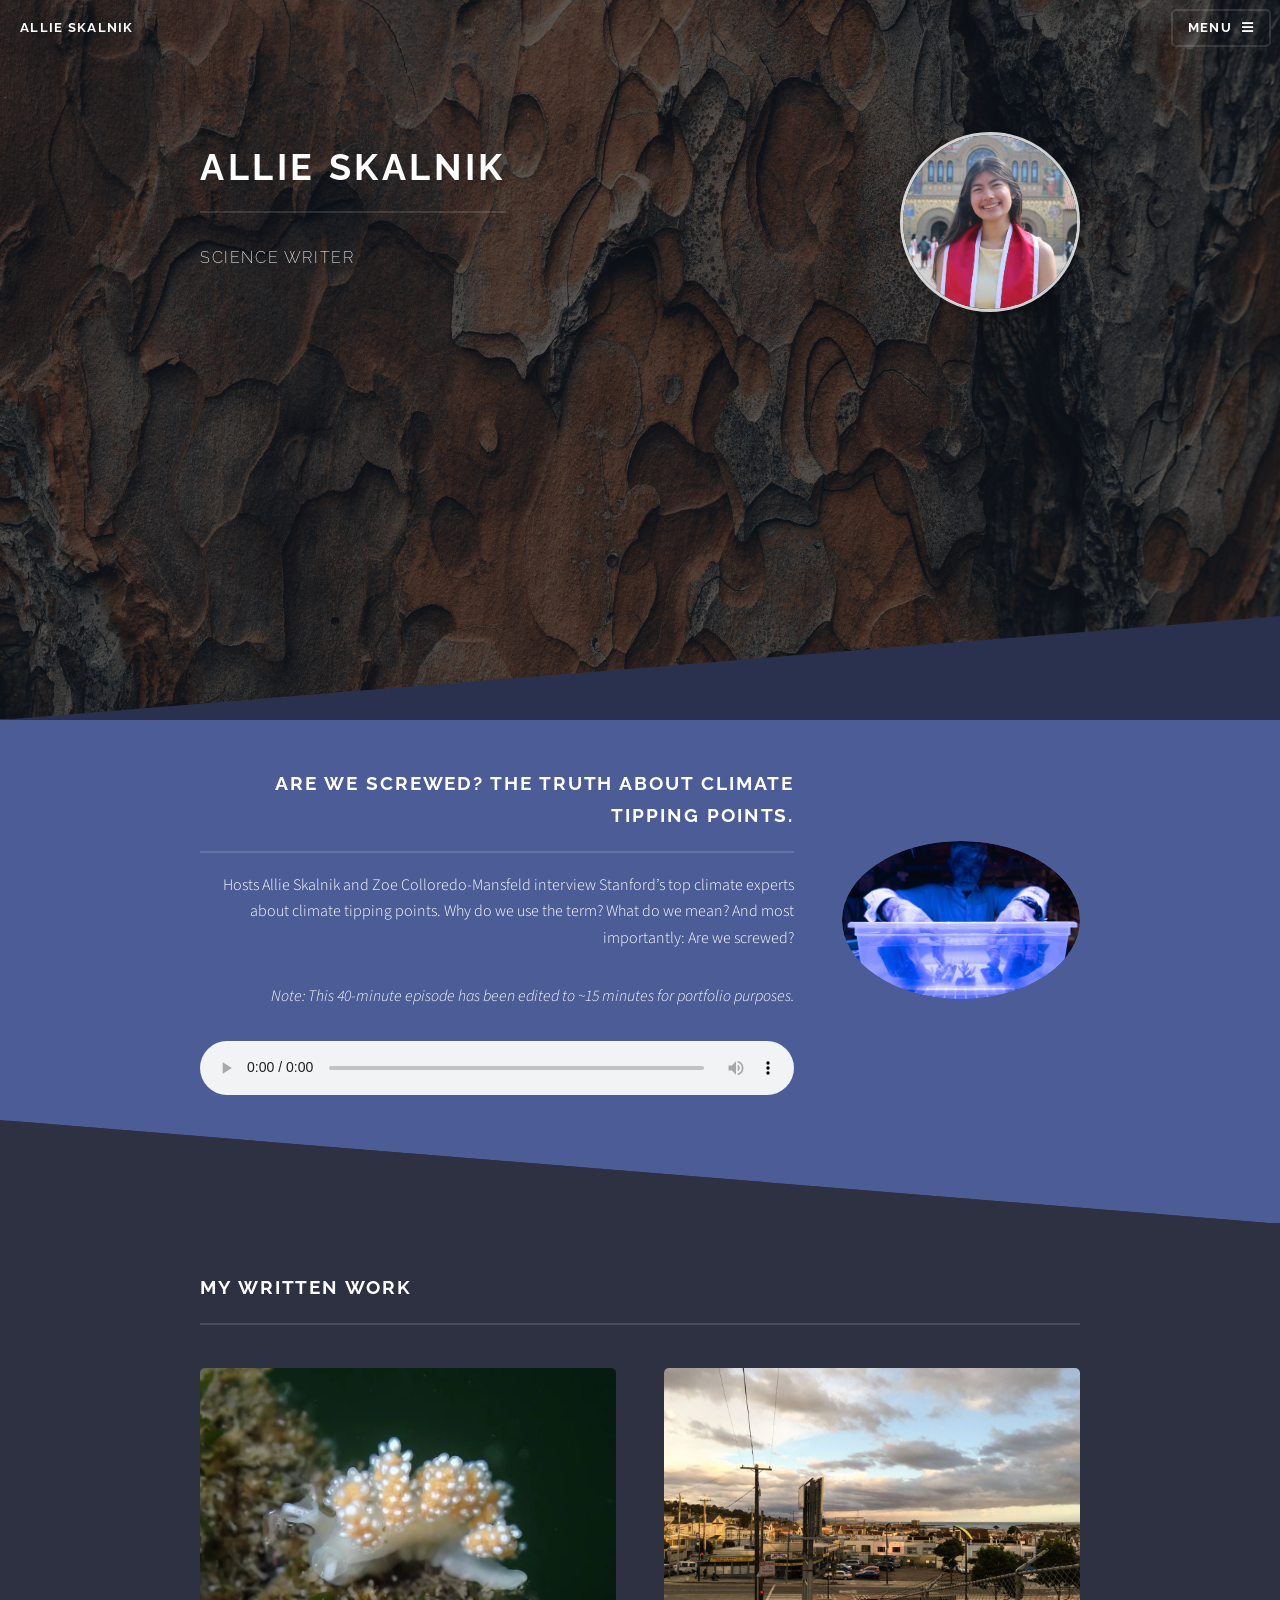
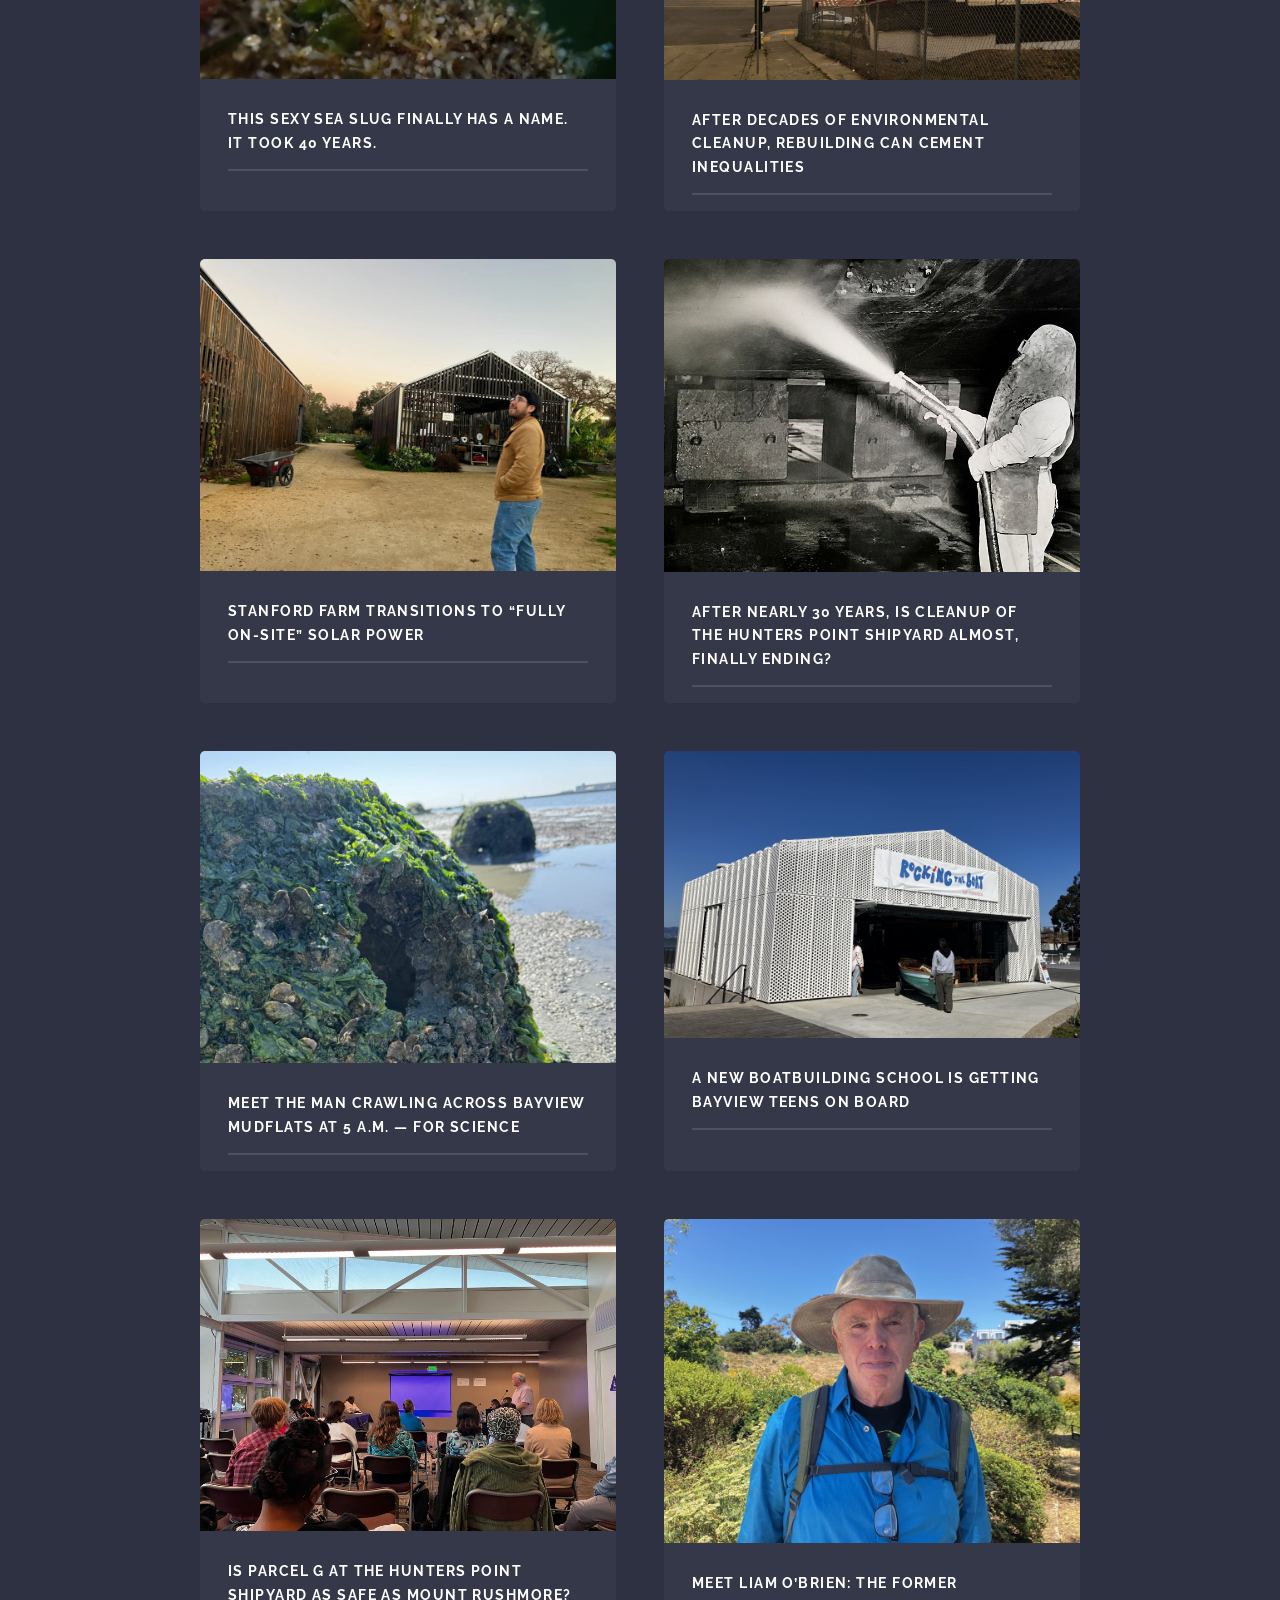
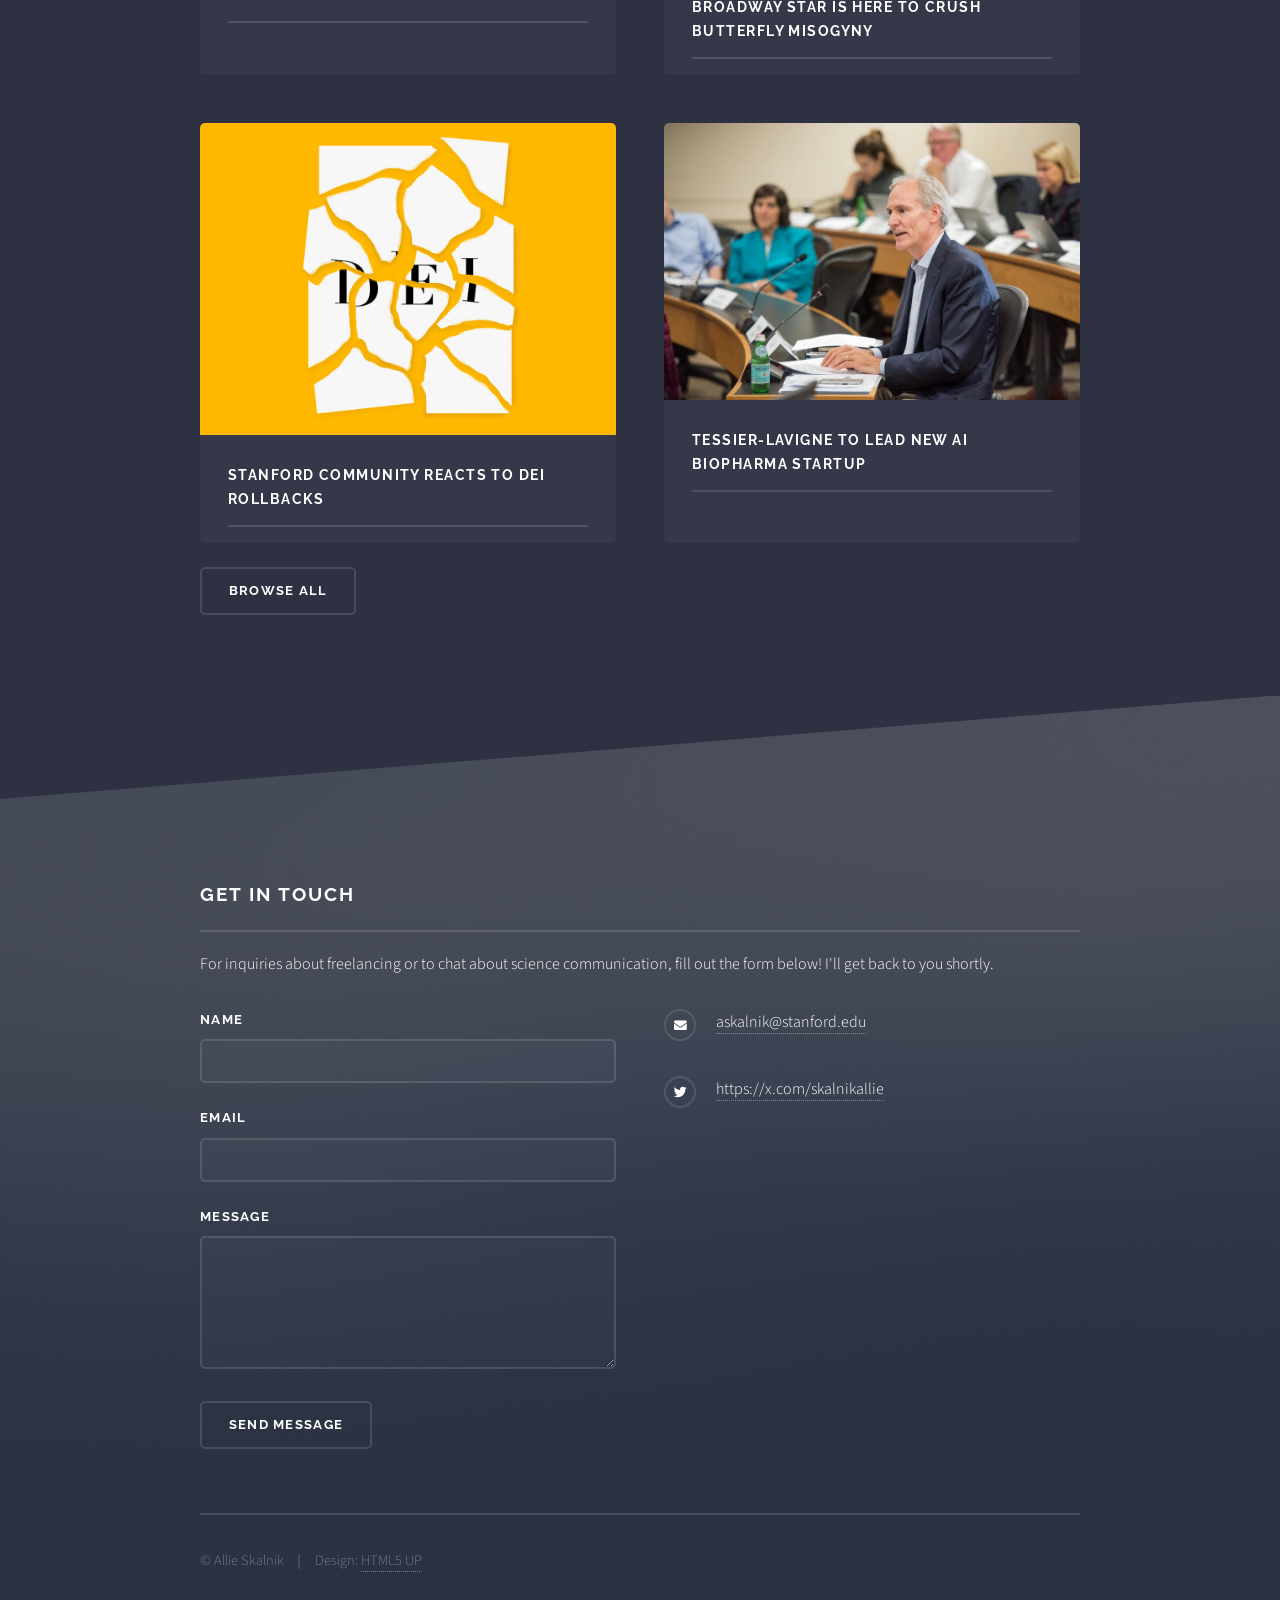
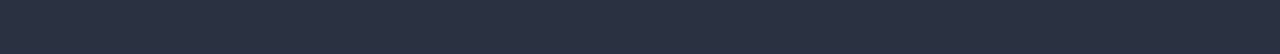
==== index.html @ 4baee0eb "Update index.html" ====
<!DOCTYPE HTML>
<!--
	Solid State by HTML5 UP
	html5up.net | @ajlkn
	Free for personal and commercial use under the CCA 3.0 license (html5up.net/license)
-->
<html>
	<head>
		<title>Allie Skalnik Portfolio</title>
		<meta charset="utf-8" />
		<meta name="viewport" content="width=device-width, initial-scale=1, user-scalable=no" />
		<link rel="stylesheet" href="assets/css/main.css" />
		<noscript><link rel="stylesheet" href="assets/css/noscript.css" /></noscript>
	</head>
	<body class="is-preload">

		<!-- Page Wrapper -->
			<div id="page-wrapper">

				<!-- Header -->
					<header id="header" class="alt">
						<h1><a href="index.html">Allie Skalnik</h1>
						<nav>
							<a href="#menu">Menu</a>
						</nav>
					</header>

				<!-- Menu -->
					<nav id="menu">
						<div class="inner">
							<h2>Menu</h2>
							<ul class="links">
								<li><a href="index.html">Home</a></li>
								<li><a href="portfolio.html">Full Portfolio</a></li>
								<li><a href="about.html">About Me</a></li>
							</ul>
							<a href="#" class="close">Close</a>
						</div>
					</nav>

				<!-- Banner -->
					<section id="banner" style="background-image: url('images/clay-banks-VppPygAZKU0-unsplash.jpg');">
						<div class="inner banner-flex">
							<div class="banner-text">
								<h2>Allie Skalnik</h2>
								<p>Science Writer</p>
							</div>
							<div class="banner-headshot">
								<img src="images/headshot.JPG" alt="Allie Skalnik">
						</div>
					</section>

				<!-- Wrapper -->
					<section id="wrapper">

						<!-- Featured Audio Section -->
<section id="one" class="wrapper spotlight style1">
	<div class="inner">
		<a href="#" class="image"><img src="images/audio-feature.jpeg" alt="" /></a>
		<div class="content">
			<h2 class="major">Are we screwed? The truth about climate tipping points.</h2>
			<p>
				Hosts Allie Skalnik and Zoe Colloredo-Mansfeld interview Stanford’s top climate experts about climate tipping points. 
				Why do we use the term? What do we mean? And most importantly: Are we screwed?
			</p>
			<p><em>Note: This 40-minute episode has been edited to ~15 minutes for portfolio purposes.</em></p>

			<audio controls style="width:100%;">
				<source src="images/podcast-snippet.mp3" type="audio/mpeg">
			</audio>
		</div>
	</div>
</section>

<!-- Written Work Section -->
<section id="four" class="wrapper alt style1">
	<div class="inner">
		<h2 class="major">My Written Work</h2>

		<section class="features">

			<article>
				<a href="https://baynature.org/2026/05/14/conservation/biodiversity/meet-a-newly-named-nudibranch-with-a-unique-approach-to-sex/" class="image">
					<img src="images/article18.jpeg" alt="" />
				</a>
				<h3 class="major">This Sexy Sea Slug Finally Has a Name. It Took 40 Years.</h3>
			</article>
			
			<article>
				<a href="https://andthewest.stanford.edu/2026/after-decades-of-environmental-cleanup-rebuilding-can-cement-inequalities/" class="image">
					<img src="images/article0.jpg" alt="" />
				</a>
				<h3 class="major">After decades of environmental cleanup, rebuilding can cement inequalities</h3>
			</article>

			<article>
				<a href="https://stanforddaily.com/2026/02/02/farm-transitions-to-solar-power/" class="image">
					<img src="images/article17.jpeg" alt="" />
				</a>
				<h3 class="major">Stanford Farm transitions to “fully on-site” solar power</h3>
			</article>

			<article>
				<a href="https://missionlocal.org/2025/10/sf-hunters-point-shipyard-superfund-timeline/" class="image">
					<img src="images/article1.jpeg" alt="" />
				</a>
				<h3 class="major">After nearly 30 years, is cleanup of the Hunters Point Shipyard almost, finally ending?</h3>
			</article>

			<article>
				<a href="https://missionlocal.org/2025/08/oyster-reef-monitoring-bayview/" class="image">
					<img src="images/article2.jpg" alt="" />
				</a>
				<h3 class="major">Meet the man crawling across Bayview mudflats at 5 a.m. — for science</h3>
			</article>

			<article>
				<a href="https://missionlocal.org/2025/08/rocking-the-boat-bayview/" class="image">
					<img src="images/article3.jpeg" alt="" />
				</a>
				<h3 class="major">A new boatbuilding school is getting Bayview teens on board</h3>
			</article>

			<article>
				<a href="https://missionlocal.org/2025/07/radiation-bayview-health-meeting/" class="image">
					<img src="images/article4.jpg" alt="" />
				</a>
				<h3 class="major">Is Parcel G at the Hunters Point Shipyard as safe as Mount Rushmore?</h3>
			</article>

			<article>
				<a href="https://missionlocal.org/2025/07/liam-obrien-butterfly-book/" class="image">
					<img src="images/article5.jpeg" alt="" />
				</a>
				<h3 class="major">Meet Liam O’Brien: The former Broadway star is here to crush butterfly misogyny</h3>
			</article>

			<article>
				<a href="https://stanforddaily.com/2025/05/18/stanford-community-members-feel-the-effects-of-dei-rollbacks/" class="image">
					<img src="images/article7.jpeg" alt="" />
				</a>
				<h3 class="major">Stanford community reacts to DEI rollbacks</h3>
			</article>

			<article>
				<a href="https://stanforddaily.com/2024/04/24/tessier-lavigne-leads-new-ai-biopharma-startup/" class="image">
					<img src="images/article9.jpeg" alt="" />
				</a>
				<h3 class="major">Tessier-Lavigne to lead new AI biopharma startup</h3>
			</article>
			
	<ul class="actions">
		<li><a href="portfolio.html" class = "button">Browse All</a></li>
	</ul>
</div>

		</section>
	</div>


				<!-- Footer -->
					<section id="footer">
						<div class="inner">
							<h2 class="major">Get in touch</h2>
							<p>For inquiries about freelancing or to chat about science communication, fill out the form below! I'll get back to you shortly.</p>
							<form method="post" action="#">
								<div class="fields">
									<div class="field">
										<label for="name">Name</label>
										<input type="text" name="name" id="name" />
									</div>
									<div class="field">
										<label for="email">Email</label>
										<input type="email" name="email" id="email" />
									</div>
									<div class="field">
										<label for="message">Message</label>
										<textarea name="message" id="message" rows="4"></textarea>
									</div>
								</div>
								<ul class="actions">
									<li><input type="submit" value="Send Message" /></li>
								</ul>
							</form>
							<ul class="contact">
								
								<li class="icon solid fa-envelope"><a href="#">askalnik@stanford.edu</a></li>
								<li class="icon brands fa-twitter"><a href="#">https://x.com/skalnikallie</a></li>
							</ul>
							<ul class="copyright">
								<li>&copy; Allie Skalnik</li><li>Design: <a href="http://html5up.net">HTML5 UP</a></li>
							</ul>
						
					</section>

			</div>

		<!-- Scripts -->
			<script src="assets/js/jquery.min.js"></script>
			<script src="assets/js/jquery.scrollex.min.js"></script>
			<script src="assets/js/browser.min.js"></script>
			<script src="assets/js/breakpoints.min.js"></script>
			<script src="assets/js/util.js"></script>
			<script src="assets/js/main.js"></script>

	</body>
</html>
---- assets/css/main.css ----
@import url(fontawesome-all.min.css);
@import url("https://fonts.googleapis.com/css?family=Raleway:200,700|Source+Sans+Pro:300,600,300italic,600italic");

/*
	Solid State by HTML5 UP
	html5up.net | @ajlkn
	Free for personal and commercial use under the CCA 3.0 license (html5up.net/license)
*/

html, body, div, span, applet, object,
iframe, h1, h2, h3, h4, h5, h6, p, blockquote,
pre, a, abbr, acronym, address, big, cite,
code, del, dfn, em, img, ins, kbd, q, s, samp,
small, strike, strong, sub, sup, tt, var, b,
u, i, center, dl, dt, dd, ol, ul, li, fieldset,
form, label, legend, table, caption, tbody,
tfoot, thead, tr, th, td, article, aside,
canvas, details, embed, figure, figcaption,
footer, header, hgroup, menu, nav, output, ruby,
section, summary, time, mark, audio, video {
	margin: 0;
	padding: 0;
	border: 0;
	font-size: 100%;
	font: inherit;
	vertical-align: baseline;}

article, aside, details, figcaption, figure,
footer, header, hgroup, menu, nav, section {
	display: block;}

body {
	line-height: 1;
}

ol, ul {
	list-style: none;
}

blockquote, q {
	quotes: none;
}

	blockquote:before, blockquote:after, q:before, q:after {
		content: '';
		content: none;
	}

table {
	border-collapse: collapse;
	border-spacing: 0;
}

body {
	-webkit-text-size-adjust: none;
}

mark {
	background-color: transparent;
	color: inherit;
}

input::-moz-focus-inner {
	border: 0;
	padding: 0;
}

input, select, textarea {
	-moz-appearance: none;
	-webkit-appearance: none;
	-ms-appearance: none;
	appearance: none;
}

/* Basic */

	@-ms-viewport {
		width: device-width;
	}

	body {
		-ms-overflow-style: scrollbar;
	}

	@media screen and (max-width: 480px) {

		html, body {
			min-width: 320px;
		}

	}

	html {
		box-sizing: border-box;
	}

	*, *:before, *:after {
		box-sizing: inherit;
	}

	body {
		background-color: #2e3141;
		background-image: linear-gradient(to top, rgba(46, 49, 65, 0.8), rgba(46, 49, 65, 0.8)), url("../../images/bg.jpg");
		background-size: auto,
 cover;
		background-attachment: fixed,
 fixed;
		background-position: center,
 center;
	}

		body.is-preload *, body.is-preload *:before, body.is-preload *:after {
			-moz-animation: none !important;
			-webkit-animation: none !important;
			-ms-animation: none !important;
			animation: none !important;
			-moz-transition: none !important;
			-webkit-transition: none !important;
			-ms-transition: none !important;
			transition: none !important;
		}

/* Type */

	body, input, select, textarea {
		color: #ffffff;
		font-family: "Source Sans Pro", Helvetica, sans-serif;
		font-size: 16.5pt;
		font-weight: 300;
		line-height: 1.65;
	}

		@media screen and (max-width: 1680px) {

			body, input, select, textarea {
				font-size: 13pt;
			}

		}

		@media screen and (max-width: 1280px) {

			body, input, select, textarea {
				font-size: 12pt;
			}

		}

		@media screen and (max-width: 980px) {

			body, input, select, textarea {
				font-size: 12pt;
			}

		}

		@media screen and (max-width: 736px) {

			body, input, select, textarea {
				font-size: 12pt;
			}

		}

		@media screen and (max-width: 480px) {

			body, input, select, textarea {
				font-size: 12pt;
			}

		}

	a {
		-moz-transition: color 0.2s ease-in-out, border-bottom-color 0.2s ease-in-out;
		-webkit-transition: color 0.2s ease-in-out, border-bottom-color 0.2s ease-in-out;
		-ms-transition: color 0.2s ease-in-out, border-bottom-color 0.2s ease-in-out;
		transition: color 0.2s ease-in-out, border-bottom-color 0.2s ease-in-out;
		border-bottom: dotted 1px rgba(255, 255, 255, 0.35);
		color: #ffffff;
		text-decoration: none;
	}

		a:hover {
			border-bottom-color: transparent;
			color: #ffffff !important;
		}

		a.special:not(.button) {
			text-decoration: none;
			border-bottom: 0;
			display: block;
			font-family: Raleway, Helvetica, sans-serif;
			font-size: 0.8em;
			font-weight: 700;
			letter-spacing: 0.1em;
			margin: 0 0 2em 0;
			text-transform: uppercase;
		}

			a.special:not(.button):before {
				-moz-osx-font-smoothing: grayscale;
				-webkit-font-smoothing: antialiased;
				display: inline-block;
				font-style: normal;
				font-variant: normal;
				text-rendering: auto;
				line-height: 1;
				text-transform: none !important;
				font-family: 'Font Awesome 5 Free';
				font-weight: 900;
			}

			a.special:not(.button):before {
				-moz-transition: background-color 0.2s ease-in-out;
				-webkit-transition: background-color 0.2s ease-in-out;
				-ms-transition: background-color 0.2s ease-in-out;
				transition: background-color 0.2s ease-in-out;
				border-radius: 100%;
				border: solid 2px rgba(255, 255, 255, 0.125);
				content: '\f105';
				display: inline-block;
				font-size: 1.25em;
				height: 2em;
				line-height: 1.75em;
				margin-right: 0.85em;
				text-align: center;
				text-indent: 0.15em;
				vertical-align: middle;
				width: 2em;
			}

			a.special:not(.button):hover:before {
				background-color: rgba(255, 255, 255, 0.025);
			}

			a.special:not(.button):active:before {
				background-color: rgba(255, 255, 255, 0.075);
			}

	strong, b {
		color: #ffffff;
		font-weight: 600;
	}

	em, i {
		font-style: italic;
	}

	p {
		margin: 0 0 2em 0;
	}

	h1, h2, h3, h4, h5, h6 {
		color: #ffffff;
		font-family: Raleway, Helvetica, sans-serif;
		font-weight: 700;
		letter-spacing: 0.1em;
		margin: 0 0 1em 0;
		text-transform: uppercase;
	}

		h1 a, h2 a, h3 a, h4 a, h5 a, h6 a {
			color: inherit;
			text-decoration: none;
			border-bottom: 0;
		}

		h1 span, h2 span, h3 span, h4 span, h5 span, h6 span {
			font-weight: 200;
		}

		h1.major, h2.major, h3.major, h4.major, h5.major, h6.major {
			padding-bottom: 1em;
			border-bottom: solid 2px rgba(255, 255, 255, 0.125);
		}

	h2 {
		font-size: 1.2em;
	}

	h3 {
		font-size: 0.9em;
	}

	h4 {
		font-size: 0.7em;
	}

	h5 {
		font-size: 0.7em;
	}

	h6 {
		font-size: 0.7em;
	}

	@media screen and (max-width: 736px) {

		h2 {
			font-size: 1em;
		}

		h3 {
			font-size: 0.8em;
		}

	}

	sub {
		font-size: 0.8em;
		position: relative;
		top: 0.5em;
	}

	sup {
		font-size: 0.8em;
		position: relative;
		top: -0.5em;
	}

	blockquote {
		border-left: solid 4px rgba(255, 255, 255, 0.125);
		font-style: italic;
		margin: 0 0 2em 0;
		padding: 0.5em 0 0.5em 2em;
	}

	code {
		background: rgba(255, 255, 255, 0.025);
		border-radius: 5px;
		border: solid 2px rgba(255, 255, 255, 0.125);
		font-family: "Courier New", monospace;
		font-size: 0.9em;
		margin: 0 0.25em;
		padding: 0.25em 0.65em;
	}

	pre {
		-webkit-overflow-scrolling: touch;
		font-family: "Courier New", monospace;
		font-size: 0.9em;
		margin: 0 0 2em 0;
	}

		pre code {
			display: block;
			line-height: 1.75em;
			padding: 1em 1.5em;
			overflow-x: auto;
		}

	hr {
		border: 0;
		border-bottom: solid 2px rgba(255, 255, 255, 0.125);
		margin: 2.5em 0;
	}

		hr.major {
			margin: 4em 0;
		}

	.align-left {
		text-align: left;
	}

	.align-center {
		text-align: center;
	}

	.align-right {
		text-align: right;
	}

/* Row */

	.row {
		display: flex;
		flex-wrap: wrap;
		box-sizing: border-box;
		align-items: stretch;
	}

		.row > * {
			box-sizing: border-box;
		}

		.row.gtr-uniform > * > :last-child {
			margin-bottom: 0;
		}

		.row.aln-left {
			justify-content: flex-start;
		}

		.row.aln-center {
			justify-content: center;
		}

		.row.aln-right {
			justify-content: flex-end;
		}

		.row.aln-top {
			align-items: flex-start;
		}

		.row.aln-middle {
			align-items: center;
		}

		.row.aln-bottom {
			align-items: flex-end;
		}

		.row > .imp {
			order: -1;
		}

		.row > .col-1 {
			width: 8.33333%;
		}

		.row > .off-1 {
			margin-left: 8.33333%;
		}

		.row > .col-2 {
			width: 16.66667%;
		}

		.row > .off-2 {
			margin-left: 16.66667%;
		}

		.row > .col-3 {
			width: 25%;
		}

		.row > .off-3 {
			margin-left: 25%;
		}

		.row > .col-4 {
			width: 33.33333%;
		}

		.row > .off-4 {
			margin-left: 33.33333%;
		}

		.row > .col-5 {
			width: 41.66667%;
		}

		.row > .off-5 {
			margin-left: 41.66667%;
		}

		.row > .col-6 {
			width: 50%;
		}

		.row > .off-6 {
			margin-left: 50%;
		}

		.row > .col-7 {
			width: 58.33333%;
		}

		.row > .off-7 {
			margin-left: 58.33333%;
		}

		.row > .col-8 {
			width: 66.66667%;
		}

		.row > .off-8 {
			margin-left: 66.66667%;
		}

		.row > .col-9 {
			width: 75%;
		}

		.row > .off-9 {
			margin-left: 75%;
		}

		.row > .col-10 {
			width: 83.33333%;
		}

		.row > .off-10 {
			margin-left: 83.33333%;
		}

		.row > .col-11 {
			width: 91.66667%;
		}

		.row > .off-11 {
			margin-left: 91.66667%;
		}

		.row > .col-12 {
			width: 100%;
		}

		.row > .off-12 {
			margin-left: 100%;
		}

		.row.gtr-0 {
			margin-top: 0;
			margin-left: 0em;
		}

			.row.gtr-0 > * {
				padding: 0 0 0 0em;
			}

			.row.gtr-0.gtr-uniform {
				margin-top: 0em;
			}

				.row.gtr-0.gtr-uniform > * {
					padding-top: 0em;
				}

		.row.gtr-25 {
			margin-top: 0;
			margin-left: -0.4375em;
		}

			.row.gtr-25 > * {
				padding: 0 0 0 0.4375em;
			}

			.row.gtr-25.gtr-uniform {
				margin-top: -0.4375em;
			}

				.row.gtr-25.gtr-uniform > * {
					padding-top: 0.4375em;
				}

		.row.gtr-50 {
			margin-top: 0;
			margin-left: -0.875em;
		}

			.row.gtr-50 > * {
				padding: 0 0 0 0.875em;
			}

			.row.gtr-50.gtr-uniform {
				margin-top: -0.875em;
			}

				.row.gtr-50.gtr-uniform > * {
					padding-top: 0.875em;
				}

		.row {
			margin-top: 0;
			margin-left: -1.75em;
		}

			.row > * {
				padding: 0 0 0 1.75em;
			}

			.row.gtr-uniform {
				margin-top: -1.75em;
			}

				.row.gtr-uniform > * {
					padding-top: 1.75em;
				}

		.row.gtr-150 {
			margin-top: 0;
			margin-left: -2.625em;
		}

			.row.gtr-150 > * {
				padding: 0 0 0 2.625em;
			}

			.row.gtr-150.gtr-uniform {
				margin-top: -2.625em;
			}

				.row.gtr-150.gtr-uniform > * {
					padding-top: 2.625em;
				}

		.row.gtr-200 {
			margin-top: 0;
			margin-left: -3.5em;
		}

			.row.gtr-200 > * {
				padding: 0 0 0 3.5em;
			}

			.row.gtr-200.gtr-uniform {
				margin-top: -3.5em;
			}

				.row.gtr-200.gtr-uniform > * {
					padding-top: 3.5em;
				}

		@media screen and (max-width: 1680px) {

			.row {
				display: flex;
				flex-wrap: wrap;
				box-sizing: border-box;
				align-items: stretch;
			}

				.row > * {
					box-sizing: border-box;
				}

				.row.gtr-uniform > * > :last-child {
					margin-bottom: 0;
				}

				.row.aln-left {
					justify-content: flex-start;
				}

				.row.aln-center {
					justify-content: center;
				}

				.row.aln-right {
					justify-content: flex-end;
				}

				.row.aln-top {
					align-items: flex-start;
				}

				.row.aln-middle {
					align-items: center;
				}

				.row.aln-bottom {
					align-items: flex-end;
				}

				.row > .imp-xlarge {
					order: -1;
				}

				.row > .col-1-xlarge {
					width: 8.33333%;
				}

				.row > .off-1-xlarge {
					margin-left: 8.33333%;
				}

				.row > .col-2-xlarge {
					width: 16.66667%;
				}

				.row > .off-2-xlarge {
					margin-left: 16.66667%;
				}

				.row > .col-3-xlarge {
					width: 25%;
				}

				.row > .off-3-xlarge {
					margin-left: 25%;
				}

				.row > .col-4-xlarge {
					width: 33.33333%;
				}

				.row > .off-4-xlarge {
					margin-left: 33.33333%;
				}

				.row > .col-5-xlarge {
					width: 41.66667%;
				}

				.row > .off-5-xlarge {
					margin-left: 41.66667%;
				}

				.row > .col-6-xlarge {
					width: 50%;
				}

				.row > .off-6-xlarge {
					margin-left: 50%;
				}

				.row > .col-7-xlarge {
					width: 58.33333%;
				}

				.row > .off-7-xlarge {
					margin-left: 58.33333%;
				}

				.row > .col-8-xlarge {
					width: 66.66667%;
				}

				.row > .off-8-xlarge {
					margin-left: 66.66667%;
				}

				.row > .col-9-xlarge {
					width: 75%;
				}

				.row > .off-9-xlarge {
					margin-left: 75%;
				}

				.row > .col-10-xlarge {
					width: 83.33333%;
				}

				.row > .off-10-xlarge {
					margin-left: 83.33333%;
				}

				.row > .col-11-xlarge {
					width: 91.66667%;
				}

				.row > .off-11-xlarge {
					margin-left: 91.66667%;
				}

				.row > .col-12-xlarge {
					width: 100%;
				}

				.row > .off-12-xlarge {
					margin-left: 100%;
				}

				.row.gtr-0 {
					margin-top: 0;
					margin-left: 0em;
				}

					.row.gtr-0 > * {
						padding: 0 0 0 0em;
					}

					.row.gtr-0.gtr-uniform {
						margin-top: 0em;
					}

						.row.gtr-0.gtr-uniform > * {
							padding-top: 0em;
						}

				.row.gtr-25 {
					margin-top: 0;
					margin-left: -0.4375em;
				}

					.row.gtr-25 > * {
						padding: 0 0 0 0.4375em;
					}

					.row.gtr-25.gtr-uniform {
						margin-top: -0.4375em;
					}

						.row.gtr-25.gtr-uniform > * {
							padding-top: 0.4375em;
						}

				.row.gtr-50 {
					margin-top: 0;
					margin-left: -0.875em;
				}

					.row.gtr-50 > * {
						padding: 0 0 0 0.875em;
					}

					.row.gtr-50.gtr-uniform {
						margin-top: -0.875em;
					}

						.row.gtr-50.gtr-uniform > * {
							padding-top: 0.875em;
						}

				.row {
					margin-top: 0;
					margin-left: -1.75em;
				}

					.row > * {
						padding: 0 0 0 1.75em;
					}

					.row.gtr-uniform {
						margin-top: -1.75em;
					}

						.row.gtr-uniform > * {
							padding-top: 1.75em;
						}

				.row.gtr-150 {
					margin-top: 0;
					margin-left: -2.625em;
				}

					.row.gtr-150 > * {
						padding: 0 0 0 2.625em;
					}

					.row.gtr-150.gtr-uniform {
						margin-top: -2.625em;
					}

						.row.gtr-150.gtr-uniform > * {
							padding-top: 2.625em;
						}

				.row.gtr-200 {
					margin-top: 0;
					margin-left: -3.5em;
				}

					.row.gtr-200 > * {
						padding: 0 0 0 3.5em;
					}

					.row.gtr-200.gtr-uniform {
						margin-top: -3.5em;
					}

						.row.gtr-200.gtr-uniform > * {
							padding-top: 3.5em;
						}

		}

		@media screen and (max-width: 1280px) {

			.row {
				display: flex;
				flex-wrap: wrap;
				box-sizing: border-box;
				align-items: stretch;
			}

				.row > * {
					box-sizing: border-box;
				}

				.row.gtr-uniform > * > :last-child {
					margin-bottom: 0;
				}

				.row.aln-left {
					justify-content: flex-start;
				}

				.row.aln-center {
					justify-content: center;
				}

				.row.aln-right {
					justify-content: flex-end;
				}

				.row.aln-top {
					align-items: flex-start;
				}

				.row.aln-middle {
					align-items: center;
				}

				.row.aln-bottom {
					align-items: flex-end;
				}

				.row > .imp-large {
					order: -1;
				}

				.row > .col-1-large {
					width: 8.33333%;
				}

				.row > .off-1-large {
					margin-left: 8.33333%;
				}

				.row > .col-2-large {
					width: 16.66667%;
				}

				.row > .off-2-large {
					margin-left: 16.66667%;
				}

				.row > .col-3-large {
					width: 25%;
				}

				.row > .off-3-large {
					margin-left: 25%;
				}

				.row > .col-4-large {
					width: 33.33333%;
				}

				.row > .off-4-large {
					margin-left: 33.33333%;
				}

				.row > .col-5-large {
					width: 41.66667%;
				}

				.row > .off-5-large {
					margin-left: 41.66667%;
				}

				.row > .col-6-large {
					width: 50%;
				}

				.row > .off-6-large {
					margin-left: 50%;
				}

				.row > .col-7-large {
					width: 58.33333%;
				}

				.row > .off-7-large {
					margin-left: 58.33333%;
				}

				.row > .col-8-large {
					width: 66.66667%;
				}

				.row > .off-8-large {
					margin-left: 66.66667%;
				}

				.row > .col-9-large {
					width: 75%;
				}

				.row > .off-9-large {
					margin-left: 75%;
				}

				.row > .col-10-large {
					width: 83.33333%;
				}

				.row > .off-10-large {
					margin-left: 83.33333%;
				}

				.row > .col-11-large {
					width: 91.66667%;
				}

				.row > .off-11-large {
					margin-left: 91.66667%;
				}

				.row > .col-12-large {
					width: 100%;
				}

				.row > .off-12-large {
					margin-left: 100%;
				}

				.row.gtr-0 {
					margin-top: 0;
					margin-left: 0em;
				}

					.row.gtr-0 > * {
						padding: 0 0 0 0em;
					}

					.row.gtr-0.gtr-uniform {
						margin-top: 0em;
					}

						.row.gtr-0.gtr-uniform > * {
							padding-top: 0em;
						}

				.row.gtr-25 {
					margin-top: 0;
					margin-left: -0.4375em;
				}

					.row.gtr-25 > * {
						padding: 0 0 0 0.4375em;
					}

					.row.gtr-25.gtr-uniform {
						margin-top: -0.4375em;
					}

						.row.gtr-25.gtr-uniform > * {
							padding-top: 0.4375em;
						}

				.row.gtr-50 {
					margin-top: 0;
					margin-left: -0.875em;
				}

					.row.gtr-50 > * {
						padding: 0 0 0 0.875em;
					}

					.row.gtr-50.gtr-uniform {
						margin-top: -0.875em;
					}

						.row.gtr-50.gtr-uniform > * {
							padding-top: 0.875em;
						}

				.row {
					margin-top: 0;
					margin-left: -1.75em;
				}

					.row > * {
						padding: 0 0 0 1.75em;
					}

					.row.gtr-uniform {
						margin-top: -1.75em;
					}

						.row.gtr-uniform > * {
							padding-top: 1.75em;
						}

				.row.gtr-150 {
					margin-top: 0;
					margin-left: -2.625em;
				}

					.row.gtr-150 > * {
						padding: 0 0 0 2.625em;
					}

					.row.gtr-150.gtr-uniform {
						margin-top: -2.625em;
					}

						.row.gtr-150.gtr-uniform > * {
							padding-top: 2.625em;
						}

				.row.gtr-200 {
					margin-top: 0;
					margin-left: -3.5em;
				}

					.row.gtr-200 > * {
						padding: 0 0 0 3.5em;
					}

					.row.gtr-200.gtr-uniform {
						margin-top: -3.5em;
					}

						.row.gtr-200.gtr-uniform > * {
							padding-top: 3.5em;
						}

		}

		@media screen and (max-width: 980px) {

			.row {
				display: flex;
				flex-wrap: wrap;
				box-sizing: border-box;
				align-items: stretch;
			}

				.row > * {
					box-sizing: border-box;
				}

				.row.gtr-uniform > * > :last-child {
					margin-bottom: 0;
				}

				.row.aln-left {
					justify-content: flex-start;
				}

				.row.aln-center {
					justify-content: center;
				}

				.row.aln-right {
					justify-content: flex-end;
				}

				.row.aln-top {
					align-items: flex-start;
				}

				.row.aln-middle {
					align-items: center;
				}

				.row.aln-bottom {
					align-items: flex-end;
				}

				.row > .imp-medium {
					order: -1;
				}

				.row > .col-1-medium {
					width: 8.33333%;
				}

				.row > .off-1-medium {
					margin-left: 8.33333%;
				}

				.row > .col-2-medium {
					width: 16.66667%;
				}

				.row > .off-2-medium {
					margin-left: 16.66667%;
				}

				.row > .col-3-medium {
					width: 25%;
				}

				.row > .off-3-medium {
					margin-left: 25%;
				}

				.row > .col-4-medium {
					width: 33.33333%;
				}

				.row > .off-4-medium {
					margin-left: 33.33333%;
				}

				.row > .col-5-medium {
					width: 41.66667%;
				}

				.row > .off-5-medium {
					margin-left: 41.66667%;
				}

				.row > .col-6-medium {
					width: 50%;
				}

				.row > .off-6-medium {
					margin-left: 50%;
				}

				.row > .col-7-medium {
					width: 58.33333%;
				}

				.row > .off-7-medium {
					margin-left: 58.33333%;
				}

				.row > .col-8-medium {
					width: 66.66667%;
				}

				.row > .off-8-medium {
					margin-left: 66.66667%;
				}

				.row > .col-9-medium {
					width: 75%;
				}

				.row > .off-9-medium {
					margin-left: 75%;
				}

				.row > .col-10-medium {
					width: 83.33333%;
				}

				.row > .off-10-medium {
					margin-left: 83.33333%;
				}

				.row > .col-11-medium {
					width: 91.66667%;
				}

				.row > .off-11-medium {
					margin-left: 91.66667%;
				}

				.row > .col-12-medium {
					width: 100%;
				}

				.row > .off-12-medium {
					margin-left: 100%;
				}

				.row.gtr-0 {
					margin-top: 0;
					margin-left: 0em;
				}

					.row.gtr-0 > * {
						padding: 0 0 0 0em;
					}

					.row.gtr-0.gtr-uniform {
						margin-top: 0em;
					}

						.row.gtr-0.gtr-uniform > * {
							padding-top: 0em;
						}

				.row.gtr-25 {
					margin-top: 0;
					margin-left: -0.4375em;
				}

					.row.gtr-25 > * {
						padding: 0 0 0 0.4375em;
					}

					.row.gtr-25.gtr-uniform {
						margin-top: -0.4375em;
					}

						.row.gtr-25.gtr-uniform > * {
							padding-top: 0.4375em;
						}

				.row.gtr-50 {
					margin-top: 0;
					margin-left: -0.875em;
				}

					.row.gtr-50 > * {
						padding: 0 0 0 0.875em;
					}

					.row.gtr-50.gtr-uniform {
						margin-top: -0.875em;
					}

						.row.gtr-50.gtr-uniform > * {
							padding-top: 0.875em;
						}

				.row {
					margin-top: 0;
					margin-left: -1.75em;
				}

					.row > * {
						padding: 0 0 0 1.75em;
					}

					.row.gtr-uniform {
						margin-top: -1.75em;
					}

						.row.gtr-uniform > * {
							padding-top: 1.75em;
						}

				.row.gtr-150 {
					margin-top: 0;
					margin-left: -2.625em;
				}

					.row.gtr-150 > * {
						padding: 0 0 0 2.625em;
					}

					.row.gtr-150.gtr-uniform {
						margin-top: -2.625em;
					}

						.row.gtr-150.gtr-uniform > * {
							padding-top: 2.625em;
						}

				.row.gtr-200 {
					margin-top: 0;
					margin-left: -3.5em;
				}

					.row.gtr-200 > * {
						padding: 0 0 0 3.5em;
					}

					.row.gtr-200.gtr-uniform {
						margin-top: -3.5em;
					}

						.row.gtr-200.gtr-uniform > * {
							padding-top: 3.5em;
						}

		}

		@media screen and (max-width: 736px) {

			.row {
				display: flex;
				flex-wrap: wrap;
				box-sizing: border-box;
				align-items: stretch;
			}

				.row > * {
					box-sizing: border-box;
				}

				.row.gtr-uniform > * > :last-child {
					margin-bottom: 0;
				}

				.row.aln-left {
					justify-content: flex-start;
				}

				.row.aln-center {
					justify-content: center;
				}

				.row.aln-right {
					justify-content: flex-end;
				}

				.row.aln-top {
					align-items: flex-start;
				}

				.row.aln-middle {
					align-items: center;
				}

				.row.aln-bottom {
					align-items: flex-end;
				}

				.row > .imp-small {
					order: -1;
				}

				.row > .col-1-small {
					width: 8.33333%;
				}

				.row > .off-1-small {
					margin-left: 8.33333%;
				}

				.row > .col-2-small {
					width: 16.66667%;
				}

				.row > .off-2-small {
					margin-left: 16.66667%;
				}

				.row > .col-3-small {
					width: 25%;
				}

				.row > .off-3-small {
					margin-left: 25%;
				}

				.row > .col-4-small {
					width: 33.33333%;
				}

				.row > .off-4-small {
					margin-left: 33.33333%;
				}

				.row > .col-5-small {
					width: 41.66667%;
				}

				.row > .off-5-small {
					margin-left: 41.66667%;
				}

				.row > .col-6-small {
					width: 50%;
				}

				.row > .off-6-small {
					margin-left: 50%;
				}

				.row > .col-7-small {
					width: 58.33333%;
				}

				.row > .off-7-small {
					margin-left: 58.33333%;
				}

				.row > .col-8-small {
					width: 66.66667%;
				}

				.row > .off-8-small {
					margin-left: 66.66667%;
				}

				.row > .col-9-small {
					width: 75%;
				}

				.row > .off-9-small {
					margin-left: 75%;
				}

				.row > .col-10-small {
					width: 83.33333%;
				}

				.row > .off-10-small {
					margin-left: 83.33333%;
				}

				.row > .col-11-small {
					width: 91.66667%;
				}

				.row > .off-11-small {
					margin-left: 91.66667%;
				}

				.row > .col-12-small {
					width: 100%;
				}

				.row > .off-12-small {
					margin-left: 100%;
				}

				.row.gtr-0 {
					margin-top: 0;
					margin-left: 0em;
				}

					.row.gtr-0 > * {
						padding: 0 0 0 0em;
					}

					.row.gtr-0.gtr-uniform {
						margin-top: 0em;
					}

						.row.gtr-0.gtr-uniform > * {
							padding-top: 0em;
						}

				.row.gtr-25 {
					margin-top: 0;
					margin-left: -0.3125em;
				}

					.row.gtr-25 > * {
						padding: 0 0 0 0.3125em;
					}

					.row.gtr-25.gtr-uniform {
						margin-top: -0.3125em;
					}

						.row.gtr-25.gtr-uniform > * {
							padding-top: 0.3125em;
						}

				.row.gtr-50 {
					margin-top: 0;
					margin-left: -0.625em;
				}

					.row.gtr-50 > * {
						padding: 0 0 0 0.625em;
					}

					.row.gtr-50.gtr-uniform {
						margin-top: -0.625em;
					}

						.row.gtr-50.gtr-uniform > * {
							padding-top: 0.625em;
						}

				.row {
					margin-top: 0;
					margin-left: -1.25em;
				}

					.row > * {
						padding: 0 0 0 1.25em;
					}

					.row.gtr-uniform {
						margin-top: -1.25em;
					}

						.row.gtr-uniform > * {
							padding-top: 1.25em;
						}

				.row.gtr-150 {
					margin-top: 0;
					margin-left: -1.875em;
				}

					.row.gtr-150 > * {
						padding: 0 0 0 1.875em;
					}

					.row.gtr-150.gtr-uniform {
						margin-top: -1.875em;
					}

						.row.gtr-150.gtr-uniform > * {
							padding-top: 1.875em;
						}

				.row.gtr-200 {
					margin-top: 0;
					margin-left: -2.5em;
				}

					.row.gtr-200 > * {
						padding: 0 0 0 2.5em;
					}

					.row.gtr-200.gtr-uniform {
						margin-top: -2.5em;
					}

						.row.gtr-200.gtr-uniform > * {
							padding-top: 2.5em;
						}

		}

		@media screen and (max-width: 480px) {

			.row {
				display: flex;
				flex-wrap: wrap;
				box-sizing: border-box;
				align-items: stretch;
			}

				.row > * {
					box-sizing: border-box;
				}

				.row.gtr-uniform > * > :last-child {
					margin-bottom: 0;
				}

				.row.aln-left {
					justify-content: flex-start;
				}

				.row.aln-center {
					justify-content: center;
				}

				.row.aln-right {
					justify-content: flex-end;
				}

				.row.aln-top {
					align-items: flex-start;
				}

				.row.aln-middle {
					align-items: center;
				}

				.row.aln-bottom {
					align-items: flex-end;
				}

				.row > .imp-xsmall {
					order: -1;
				}

				.row > .col-1-xsmall {
					width: 8.33333%;
				}

				.row > .off-1-xsmall {
					margin-left: 8.33333%;
				}

				.row > .col-2-xsmall {
					width: 16.66667%;
				}

				.row > .off-2-xsmall {
					margin-left: 16.66667%;
				}

				.row > .col-3-xsmall {
					width: 25%;
				}

				.row > .off-3-xsmall {
					margin-left: 25%;
				}

				.row > .col-4-xsmall {
					width: 33.33333%;
				}

				.row > .off-4-xsmall {
					margin-left: 33.33333%;
				}

				.row > .col-5-xsmall {
					width: 41.66667%;
				}

				.row > .off-5-xsmall {
					margin-left: 41.66667%;
				}

				.row > .col-6-xsmall {
					width: 50%;
				}

				.row > .off-6-xsmall {
					margin-left: 50%;
				}

				.row > .col-7-xsmall {
					width: 58.33333%;
				}

				.row > .off-7-xsmall {
					margin-left: 58.33333%;
				}

				.row > .col-8-xsmall {
					width: 66.66667%;
				}

				.row > .off-8-xsmall {
					margin-left: 66.66667%;
				}

				.row > .col-9-xsmall {
					width: 75%;
				}

				.row > .off-9-xsmall {
					margin-left: 75%;
				}

				.row > .col-10-xsmall {
					width: 83.33333%;
				}

				.row > .off-10-xsmall {
					margin-left: 83.33333%;
				}

				.row > .col-11-xsmall {
					width: 91.66667%;
				}

				.row > .off-11-xsmall {
					margin-left: 91.66667%;
				}

				.row > .col-12-xsmall {
					width: 100%;
				}

				.row > .off-12-xsmall {
					margin-left: 100%;
				}

				.row.gtr-0 {
					margin-top: 0;
					margin-left: 0em;
				}

					.row.gtr-0 > * {
						padding: 0 0 0 0em;
					}

					.row.gtr-0.gtr-uniform {
						margin-top: 0em;
					}

						.row.gtr-0.gtr-uniform > * {
							padding-top: 0em;
						}

				.row.gtr-25 {
					margin-top: 0;
					margin-left: -0.3125em;
				}

					.row.gtr-25 > * {
						padding: 0 0 0 0.3125em;
					}

					.row.gtr-25.gtr-uniform {
						margin-top: -0.3125em;
					}

						.row.gtr-25.gtr-uniform > * {
							padding-top: 0.3125em;
						}

				.row.gtr-50 {
					margin-top: 0;
					margin-left: -0.625em;
				}

					.row.gtr-50 > * {
						padding: 0 0 0 0.625em;
					}

					.row.gtr-50.gtr-uniform {
						margin-top: -0.625em;
					}

						.row.gtr-50.gtr-uniform > * {
							padding-top: 0.625em;
						}

				.row {
					margin-top: 0;
					margin-left: -1.25em;
				}

					.row > * {
						padding: 0 0 0 1.25em;
					}

					.row.gtr-uniform {
						margin-top: -1.25em;
					}

						.row.gtr-uniform > * {
							padding-top: 1.25em;
						}

				.row.gtr-150 {
					margin-top: 0;
					margin-left: -1.875em;
				}

					.row.gtr-150 > * {
						padding: 0 0 0 1.875em;
					}

					.row.gtr-150.gtr-uniform {
						margin-top: -1.875em;
					}

						.row.gtr-150.gtr-uniform > * {
							padding-top: 1.875em;
						}

				.row.gtr-200 {
					margin-top: 0;
					margin-left: -2.5em;
				}

					.row.gtr-200 > * {
						padding: 0 0 0 2.5em;
					}

					.row.gtr-200.gtr-uniform {
						margin-top: -2.5em;
					}

						.row.gtr-200.gtr-uniform > * {
							padding-top: 2.5em;
						}

		}

		@media screen and (max-width: 360px) {

			.row {
				display: flex;
				flex-wrap: wrap;
				box-sizing: border-box;
				align-items: stretch;
			}

				.row > * {
					box-sizing: border-box;
				}

				.row.gtr-uniform > * > :last-child {
					margin-bottom: 0;
				}

				.row.aln-left {
					justify-content: flex-start;
				}

				.row.aln-center {
					justify-content: center;
				}

				.row.aln-right {
					justify-content: flex-end;
				}

				.row.aln-top {
					align-items: flex-start;
				}

				.row.aln-middle {
					align-items: center;
				}

				.row.aln-bottom {
					align-items: flex-end;
				}

				.row > .imp-xxsmall {
					order: -1;
				}

				.row > .col-1-xxsmall {
					width: 8.33333%;
				}

				.row > .off-1-xxsmall {
					margin-left: 8.33333%;
				}

				.row > .col-2-xxsmall {
					width: 16.66667%;
				}

				.row > .off-2-xxsmall {
					margin-left: 16.66667%;
				}

				.row > .col-3-xxsmall {
					width: 25%;
				}

				.row > .off-3-xxsmall {
					margin-left: 25%;
				}

				.row > .col-4-xxsmall {
					width: 33.33333%;
				}

				.row > .off-4-xxsmall {
					margin-left: 33.33333%;
				}

				.row > .col-5-xxsmall {
					width: 41.66667%;
				}

				.row > .off-5-xxsmall {
					margin-left: 41.66667%;
				}

				.row > .col-6-xxsmall {
					width: 50%;
				}

				.row > .off-6-xxsmall {
					margin-left: 50%;
				}

				.row > .col-7-xxsmall {
					width: 58.33333%;
				}

				.row > .off-7-xxsmall {
					margin-left: 58.33333%;
				}

				.row > .col-8-xxsmall {
					width: 66.66667%;
				}

				.row > .off-8-xxsmall {
					margin-left: 66.66667%;
				}

				.row > .col-9-xxsmall {
					width: 75%;
				}

				.row > .off-9-xxsmall {
					margin-left: 75%;
				}

				.row > .col-10-xxsmall {
					width: 83.33333%;
				}

				.row > .off-10-xxsmall {
					margin-left: 83.33333%;
				}

				.row > .col-11-xxsmall {
					width: 91.66667%;
				}

				.row > .off-11-xxsmall {
					margin-left: 91.66667%;
				}

				.row > .col-12-xxsmall {
					width: 100%;
				}

				.row > .off-12-xxsmall {
					margin-left: 100%;
				}

				.row.gtr-0 {
					margin-top: 0;
					margin-left: 0em;
				}

					.row.gtr-0 > * {
						padding: 0 0 0 0em;
					}

					.row.gtr-0.gtr-uniform {
						margin-top: 0em;
					}

						.row.gtr-0.gtr-uniform > * {
							padding-top: 0em;
						}

				.row.gtr-25 {
					margin-top: 0;
					margin-left: -0.3125em;
				}

					.row.gtr-25 > * {
						padding: 0 0 0 0.3125em;
					}

					.row.gtr-25.gtr-uniform {
						margin-top: -0.3125em;
					}

						.row.gtr-25.gtr-uniform > * {
							padding-top: 0.3125em;
						}

				.row.gtr-50 {
					margin-top: 0;
					margin-left: -0.625em;
				}

					.row.gtr-50 > * {
						padding: 0 0 0 0.625em;
					}

					.row.gtr-50.gtr-uniform {
						margin-top: -0.625em;
					}

						.row.gtr-50.gtr-uniform > * {
							padding-top: 0.625em;
						}

				.row {
					margin-top: 0;
					margin-left: -1.25em;
				}

					.row > * {
						padding: 0 0 0 1.25em;
					}

					.row.gtr-uniform {
						margin-top: -1.25em;
					}

						.row.gtr-uniform > * {
							padding-top: 1.25em;
						}

				.row.gtr-150 {
					margin-top: 0;
					margin-left: -1.875em;
				}

					.row.gtr-150 > * {
						padding: 0 0 0 1.875em;
					}

					.row.gtr-150.gtr-uniform {
						margin-top: -1.875em;
					}

						.row.gtr-150.gtr-uniform > * {
							padding-top: 1.875em;
						}

				.row.gtr-200 {
					margin-top: 0;
					margin-left: -2.5em;
				}

					.row.gtr-200 > * {
						padding: 0 0 0 2.5em;
					}

					.row.gtr-200.gtr-uniform {
						margin-top: -2.5em;
					}

						.row.gtr-200.gtr-uniform > * {
							padding-top: 2.5em;
						}

		}

/* Section/Article */

	section.special, article.special {
		text-align: center;
	}

/* Form */

	form {
		margin: 0 0 2em 0;
	}

		form > :last-child {
			margin-bottom: 0;
		}

		form > .fields {
			display: -moz-flex;
			display: -webkit-flex;
			display: -ms-flex;
			display: flex;
			-moz-flex-wrap: wrap;
			-webkit-flex-wrap: wrap;
			-ms-flex-wrap: wrap;
			flex-wrap: wrap;
			width: calc(100% + 3em);
			margin: -1.5em 0 2em -1.5em;
		}

			form > .fields > .field {
				-moz-flex-grow: 0;
				-webkit-flex-grow: 0;
				-ms-flex-grow: 0;
				flex-grow: 0;
				-moz-flex-shrink: 0;
				-webkit-flex-shrink: 0;
				-ms-flex-shrink: 0;
				flex-shrink: 0;
				padding: 1.5em 0 0 1.5em;
				width: calc(100% - 1.5em);
			}

				form > .fields > .field.half {
					width: calc(50% - 0.75em);
				}

				form > .fields > .field.third {
					width: calc(100%/3 - 0.5em);
				}

				form > .fields > .field.quarter {
					width: calc(25% - 0.375em);
				}

		@media screen and (max-width: 480px) {

			form > .fields {
				width: calc(100% + 3em);
				margin: -1.5em 0 2em -1.5em;
			}

				form > .fields > .field {
					padding: 1.5em 0 0 1.5em;
					width: calc(100% - 1.5em);
				}

					form > .fields > .field.half {
						width: calc(100% - 1.5em);
					}

					form > .fields > .field.third {
						width: calc(100% - 1.5em);
					}

					form > .fields > .field.quarter {
						width: calc(100% - 1.5em);
					}

		}

	label {
		color: #ffffff;
		display: block;
		font-family: Raleway, Helvetica, sans-serif;
		font-size: 0.8em;
		font-weight: 700;
		letter-spacing: 0.1em;
		margin: 0 0 0.7em 0;
		text-transform: uppercase;
	}

	input[type="text"],
	input[type="password"],
	input[type="email"],
	input[type="tel"],
	select,
	textarea {
		-moz-appearance: none;
		-webkit-appearance: none;
		-ms-appearance: none;
		appearance: none;
		background: rgba(255, 255, 255, 0.025);
		border-radius: 5px;
		border: none;
		border: solid 2px rgba(255, 255, 255, 0.125);
		color: inherit;
		display: block;
		outline: 0;
		padding: 0 1em;
		text-decoration: none;
		width: 100%;
	}

		input[type="text"]:invalid,
		input[type="password"]:invalid,
		input[type="email"]:invalid,
		input[type="tel"]:invalid,
		select:invalid,
		textarea:invalid {
			box-shadow: none;
		}

		input[type="text"]:focus,
		input[type="password"]:focus,
		input[type="email"]:focus,
		input[type="tel"]:focus,
		select:focus,
		textarea:focus {
			border-color: #5b6ba6;
		}

	select {
		background-image: url("data:image/svg+xml;charset=utf8,%3Csvg xmlns='http://www.w3.org/2000/svg' width='40' height='40' preserveAspectRatio='none' viewBox='0 0 40 40'%3E%3Cpath d='M9.4,12.3l10.4,10.4l10.4-10.4c0.2-0.2,0.5-0.4,0.9-0.4c0.3,0,0.6,0.1,0.9,0.4l3.3,3.3c0.2,0.2,0.4,0.5,0.4,0.9 c0,0.4-0.1,0.6-0.4,0.9L20.7,31.9c-0.2,0.2-0.5,0.4-0.9,0.4c-0.3,0-0.6-0.1-0.9-0.4L4.3,17.3c-0.2-0.2-0.4-0.5-0.4-0.9 c0-0.4,0.1-0.6,0.4-0.9l3.3-3.3c0.2-0.2,0.5-0.4,0.9-0.4S9.1,12.1,9.4,12.3z' fill='rgba(255, 255, 255, 0.125)' /%3E%3C/svg%3E");
		background-size: 1.25rem;
		background-repeat: no-repeat;
		background-position: calc(100% - 1rem) center;
		height: 2.75em;
		padding-right: 2.75em;
		text-overflow: ellipsis;
	}

		select option {
			color: #ffffff;
			background: #2e3141;
		}

		select:focus::-ms-value {
			background-color: transparent;
		}

		select::-ms-expand {
			display: none;
		}

	input[type="text"],
	input[type="password"],
	input[type="email"],
	select {
		height: 2.75em;
	}

	textarea {
		padding: 0.75em 1em;
	}

	input[type="checkbox"],
	input[type="radio"] {
		-moz-appearance: none;
		-webkit-appearance: none;
		-ms-appearance: none;
		appearance: none;
		display: block;
		float: left;
		margin-right: -2em;
		opacity: 0;
		width: 1em;
		z-index: -1;
	}

		input[type="checkbox"] + label,
		input[type="radio"] + label {
			text-decoration: none;
			color: #ffffff;
			cursor: pointer;
			display: inline-block;
			font-size: 1em;
			font-family: "Source Sans Pro", Helvetica, sans-serif;
			text-transform: none;
			letter-spacing: 0;
			font-weight: 300;
			padding-left: 2.4em;
			padding-right: 0.75em;
			position: relative;
		}

			input[type="checkbox"] + label:before,
			input[type="radio"] + label:before {
				-moz-osx-font-smoothing: grayscale;
				-webkit-font-smoothing: antialiased;
				display: inline-block;
				font-style: normal;
				font-variant: normal;
				text-rendering: auto;
				line-height: 1;
				text-transform: none !important;
				font-family: 'Font Awesome 5 Free';
				font-weight: 900;
			}

			input[type="checkbox"] + label:before,
			input[type="radio"] + label:before {
				background: rgba(255, 255, 255, 0.025);
				border-radius: 5px;
				border: solid 2px rgba(255, 255, 255, 0.125);
				content: '';
				display: inline-block;
				font-size: 0.8em;
				height: 2.0625em;
				left: 0;
				line-height: 2.0625em;
				position: absolute;
				text-align: center;
				top: 0;
				width: 2.0625em;
			}

		input[type="checkbox"]:checked + label:before,
		input[type="radio"]:checked + label:before {
			background: #ffffff;
			border-color: #ffffff;
			content: '\f00c';
			color: #2e3141;
		}

		input[type="checkbox"]:focus + label:before,
		input[type="radio"]:focus + label:before {
			border-color: #4c5c96;
		}

	input[type="checkbox"] + label:before {
		border-radius: 5px;
	}

	input[type="radio"] + label:before {
		border-radius: 100%;
	}

	::-webkit-input-placeholder {
		color: rgba(255, 255, 255, 0.35) !important;
		opacity: 1.0;
	}

	:-moz-placeholder {
		color: rgba(255, 255, 255, 0.35) !important;
		opacity: 1.0;
	}

	::-moz-placeholder {
		color: rgba(255, 255, 255, 0.35) !important;
		opacity: 1.0;
	}

	:-ms-input-placeholder {
		color: rgba(255, 255, 255, 0.35) !important;
		opacity: 1.0;
	}

/* Box */

	.box {
		border-radius: 5px;
		border: solid 2px rgba(255, 255, 255, 0.125);
		margin-bottom: 2em;
		padding: 1.5em;
	}

		.box > :last-child,
		.box > :last-child > :last-child,
		.box > :last-child > :last-child > :last-child {
			margin-bottom: 0;
		}

		.box.alt {
			border: 0;
			border-radius: 0;
			padding: 0;
		}

/* Icon */

	.icon {
		text-decoration: none;
		border-bottom: none;
		position: relative;
	}

		.icon:before {
			-moz-osx-font-smoothing: grayscale;
			-webkit-font-smoothing: antialiased;
			display: inline-block;
			font-style: normal;
			font-variant: normal;
			text-rendering: auto;
			line-height: 1;
			text-transform: none !important;
			font-family: 'Font Awesome 5 Free';
			font-weight: 400;
		}

		.icon > .label {
			display: none;
		}

		.icon:before {
			line-height: inherit;
		}

		.icon.solid:before {
			font-weight: 900;
		}

		.icon.brands:before {
			font-family: 'Font Awesome 5 Brands';
		}

/* Image */

	.image {
		border-radius: 5px;
		border: 0;
		display: inline-block;
		position: relative;
	}

		.image img {
			border-radius: 5px;
			display: block;
		}

		.image.left, .image.right {
			max-width: 40%;
		}

			.image.left img, .image.right img {
				width: 100%;
			}

		.image.left {
			float: left;
			padding: 0 1.5em 1em 0;
			top: 0.25em;
		}

		.image.right {
			float: right;
			padding: 0 0 1em 1.5em;
			top: 0.25em;
		}

		.image.fit {
			display: block;
			margin: 0 0 2em 0;
			width: 100%;
		}

			.image.fit img {
				width: 100%;
			}

		.image.main {
			display: block;
			margin: 0 0 3em 0;
			width: 100%;
		}

			.image.main img {
				width: 100%;
			}

/* List */

	ol {
		list-style: decimal;
		margin: 0 0 2em 0;
		padding-left: 1.25em;
	}

		ol li {
			padding-left: 0.25em;
		}

	ul {
		list-style: disc;
		margin: 0 0 2em 0;
		padding-left: 1em;
	}

		ul li {
			padding-left: 0.5em;
		}

		ul.alt {
			list-style: none;
			padding-left: 0;
		}

			ul.alt li {
				border-top: solid 1px rgba(255, 255, 255, 0.125);
				padding: 0.5em 0;
			}

				ul.alt li:first-child {
					border-top: 0;
					padding-top: 0;
				}

	dl {
		margin: 0 0 2em 0;
	}

		dl dt {
			display: block;
			font-weight: 600;
			margin: 0 0 1em 0;
		}

		dl dd {
			margin-left: 2em;
		}

/* Actions */

	ul.actions {
		display: -moz-flex;
		display: -webkit-flex;
		display: -ms-flex;
		display: flex;
		cursor: default;
		list-style: none;
		margin-left: -1em;
		padding-left: 0;
	}

		ul.actions li {
			padding: 0 0 0 1em;
			vertical-align: middle;
		}

		ul.actions.special {
			-moz-justify-content: center;
			-webkit-justify-content: center;
			-ms-justify-content: center;
			justify-content: center;
			width: 100%;
			margin-left: 0;
		}

			ul.actions.special li:first-child {
				padding-left: 0;
			}

		ul.actions.stacked {
			-moz-flex-direction: column;
			-webkit-flex-direction: column;
			-ms-flex-direction: column;
			flex-direction: column;
			margin-left: 0;
		}

			ul.actions.stacked li {
				padding: 1.3em 0 0 0;
			}

				ul.actions.stacked li:first-child {
					padding-top: 0;
				}

		ul.actions.fit {
			width: calc(100% + 1em);
		}

			ul.actions.fit li {
				-moz-flex-grow: 1;
				-webkit-flex-grow: 1;
				-ms-flex-grow: 1;
				flex-grow: 1;
				-moz-flex-shrink: 1;
				-webkit-flex-shrink: 1;
				-ms-flex-shrink: 1;
				flex-shrink: 1;
				width: 100%;
			}

				ul.actions.fit li > * {
					width: 100%;
				}

			ul.actions.fit.stacked {
				width: 100%;
			}

		@media screen and (max-width: 480px) {

			ul.actions:not(.fixed) {
				-moz-flex-direction: column;
				-webkit-flex-direction: column;
				-ms-flex-direction: column;
				flex-direction: column;
				margin-left: 0;
				width: 100% !important;
			}

				ul.actions:not(.fixed) li {
					-moz-flex-grow: 1;
					-webkit-flex-grow: 1;
					-ms-flex-grow: 1;
					flex-grow: 1;
					-moz-flex-shrink: 1;
					-webkit-flex-shrink: 1;
					-ms-flex-shrink: 1;
					flex-shrink: 1;
					padding: 1em 0 0 0;
					text-align: center;
					width: 100%;
				}

					ul.actions:not(.fixed) li > * {
						width: 100%;
					}

					ul.actions:not(.fixed) li:first-child {
						padding-top: 0;
					}

					ul.actions:not(.fixed) li input[type="submit"],
					ul.actions:not(.fixed) li input[type="reset"],
					ul.actions:not(.fixed) li input[type="button"],
					ul.actions:not(.fixed) li button,
					ul.actions:not(.fixed) li .button {
						width: 100%;
					}

						ul.actions:not(.fixed) li input[type="submit"].icon:before,
						ul.actions:not(.fixed) li input[type="reset"].icon:before,
						ul.actions:not(.fixed) li input[type="button"].icon:before,
						ul.actions:not(.fixed) li button.icon:before,
						ul.actions:not(.fixed) li .button.icon:before {
							margin-left: -0.5rem;
						}

		}

/* Icons */

	ul.icons {
		cursor: default;
		list-style: none;
		padding-left: 0;
	}

		ul.icons li {
			display: inline-block;
			padding: 0 1em 0 0;
		}

			ul.icons li:last-child {
				padding-right: 0;
			}

			ul.icons li .icon:before {
				font-size: 1.25em;
			}

/* Contact */

	ul.contact {
		list-style: none;
		padding: 0;
	}

		ul.contact li {
			text-decoration: none;
			margin: 2.5em 0 0 0;
			padding: 0 0 0 3.25em;
			position: relative;
		}

			ul.contact li:before {
				-moz-osx-font-smoothing: grayscale;
				-webkit-font-smoothing: antialiased;
				display: inline-block;
				font-style: normal;
				font-variant: normal;
				text-rendering: auto;
				line-height: 1;
				text-transform: none !important;
				font-family: 'Font Awesome 5 Free';
				font-weight: 400;
			}

			ul.contact li:before {
				border-radius: 100%;
				border: solid 2px rgba(255, 255, 255, 0.125);
				display: inline-block;
				font-size: 0.8em;
				height: 2.5em;
				left: 0;
				line-height: 2.35em;
				position: absolute;
				text-align: center;
				top: 0;
				width: 2.5em;
			}

			ul.contact li:first-child {
				margin-top: 0;
			}

		@media screen and (max-width: 736px) {

			ul.contact li {
				margin: 1.5em 0 0 0;
			}

		}

/* Pagination */

	ul.pagination {
		cursor: default;
		list-style: none;
		padding-left: 0;
	}

		ul.pagination li {
			display: inline-block;
			padding-left: 0;
			vertical-align: middle;
		}

			ul.pagination li > .page {
				-moz-transition: background-color 0.2s ease-in-out, color 0.2s ease-in-out;
				-webkit-transition: background-color 0.2s ease-in-out, color 0.2s ease-in-out;
				-ms-transition: background-color 0.2s ease-in-out, color 0.2s ease-in-out;
				transition: background-color 0.2s ease-in-out, color 0.2s ease-in-out;
				border-bottom: 0;
				border-radius: 5px;
				display: inline-block;
				height: 1.5em;
				line-height: 1.5em;
				margin: 0 0.125em;
				min-width: 1.5em;
				padding: 0 0.5em;
				text-align: center;
			}

				ul.pagination li > .page:hover {
					background-color: rgba(255, 255, 255, 0.025);
				}

				ul.pagination li > .page.active {
					background-color: #4c5c96;
				}

			ul.pagination li:first-child {
				padding-right: 0.75em;
			}

			ul.pagination li:last-child {
				padding-left: 0.75em;
			}

		@media screen and (max-width: 480px) {

			ul.pagination li:nth-child(n+2):nth-last-child(n+2) {
				display: none;
			}

			ul.pagination li .button {
				width: 100%;
			}

			ul.pagination li:first-child {
				width: calc(50% - 2px);
				text-align: left;
				padding-right: 0.325em;
			}

			ul.pagination li:last-child {
				width: calc(50% - 2px);
				text-align: right;
				padding-left: 0.325em;
			}

		}

/* Table */

	.table-wrapper {
		-webkit-overflow-scrolling: touch;
		overflow-x: auto;
	}

	table {
		margin: 0 0 2em 0;
		width: 100%;
	}

		table tbody tr {
			border: solid 1px rgba(255, 255, 255, 0.125);
			border-left: 0;
			border-right: 0;
		}

			table tbody tr:nth-child(2n + 1) {
				background-color: rgba(255, 255, 255, 0.025);
			}

		table td {
			padding: 0.75em 0.75em;
		}

		table th {
			color: #ffffff;
			font-size: 0.9em;
			font-weight: 600;
			padding: 0 0.75em 0.75em 0.75em;
			text-align: left;
		}

		table thead {
			border-bottom: solid 2px rgba(255, 255, 255, 0.125);
		}

		table tfoot {
			border-top: solid 2px rgba(255, 255, 255, 0.125);
		}

		table.alt {
			border-collapse: separate;
		}

			table.alt tbody tr td {
				border: solid 1px rgba(255, 255, 255, 0.125);
				border-left-width: 0;
				border-top-width: 0;
			}

				table.alt tbody tr td:first-child {
					border-left-width: 1px;
				}

			table.alt tbody tr:first-child td {
				border-top-width: 1px;
			}

			table.alt thead {
				border-bottom: 0;
			}

			table.alt tfoot {
				border-top: 0;
			}

/* Button */

	input[type="submit"],
	input[type="reset"],
	input[type="button"],
	button,
	.button {
		-moz-appearance: none;
		-webkit-appearance: none;
		-ms-appearance: none;
		appearance: none;
		-moz-transition: background-color 0.2s ease-in-out;
		-webkit-transition: background-color 0.2s ease-in-out;
		-ms-transition: background-color 0.2s ease-in-out;
		transition: background-color 0.2s ease-in-out;
		background-color: transparent;
		border-radius: 5px;
		border: 0;
		box-shadow: inset 0 0 0 2px rgba(255, 255, 255, 0.125);
		color: #ffffff !important;
		cursor: pointer;
		display: inline-block;
		font-family: Raleway, Helvetica, sans-serif;
		font-size: 0.8em;
		font-weight: 700;
		height: 3.75em;
		letter-spacing: 0.1em;
		line-height: 3.75em;
		padding: 0 2.25em;
		text-align: center;
		text-decoration: none;
		text-transform: uppercase;
		white-space: nowrap;
	}

		input[type="submit"]:hover,
		input[type="reset"]:hover,
		input[type="button"]:hover,
		button:hover,
		.button:hover {
			background-color: rgba(255, 255, 255, 0.025);
		}

		input[type="submit"]:active,
		input[type="reset"]:active,
		input[type="button"]:active,
		button:active,
		.button:active {
			background-color: rgba(255, 255, 255, 0.075);
		}

		input[type="submit"].icon:before,
		input[type="reset"].icon:before,
		input[type="button"].icon:before,
		button.icon:before,
		.button.icon:before {
			margin-right: 0.5em;
			color: rgba(255, 255, 255, 0.35);
		}

		input[type="submit"].primary,
		input[type="reset"].primary,
		input[type="button"].primary,
		button.primary,
		.button.primary {
			background-color: #4c5c96;
			box-shadow: none;
		}

			input[type="submit"].primary:hover,
			input[type="reset"].primary:hover,
			input[type="button"].primary:hover,
			button.primary:hover,
			.button.primary:hover {
				background-color: #53639e;
			}

			input[type="submit"].primary:active,
			input[type="reset"].primary:active,
			input[type="button"].primary:active,
			button.primary:active,
			.button.primary:active {
				background-color: #45558d;
			}

			input[type="submit"].primary.icon:before,
			input[type="reset"].primary.icon:before,
			input[type="button"].primary.icon:before,
			button.primary.icon:before,
			.button.primary.icon:before {
				color: #7985b0;
			}

		input[type="submit"].fit,
		input[type="reset"].fit,
		input[type="button"].fit,
		button.fit,
		.button.fit {
			width: 100%;
		}

		input[type="submit"].small,
		input[type="reset"].small,
		input[type="button"].small,
		button.small,
		.button.small {
			font-size: 0.6em;
		}

		input[type="submit"].large,
		input[type="reset"].large,
		input[type="button"].large,
		button.large,
		.button.large {
			font-size: 1em;
		}

		input[type="submit"].disabled, input[type="submit"]:disabled,
		input[type="reset"].disabled,
		input[type="reset"]:disabled,
		input[type="button"].disabled,
		input[type="button"]:disabled,
		button.disabled,
		button:disabled,
		.button.disabled,
		.button:disabled {
			opacity: 0.25;
		}

		@media screen and (max-width: 480px) {

			input[type="submit"],
			input[type="reset"],
			input[type="button"],
			button,
			.button {
				padding: 0;
			}

		}

/* Features */

	.features {
		display: -moz-flex;
		display: -webkit-flex;
		display: -ms-flex;
		display: flex;
		-moz-flex-wrap: wrap;
		-webkit-flex-wrap: wrap;
		-ms-flex-wrap: wrap;
		flex-wrap: wrap;
		margin: 0 0 2em 0;
	}

		.features article {
			padding: 1.75em 1.75em 0.1em 1.75em ;
			background-color: #353849;
			border-radius: 5px;
			margin: 1.5em 3em 1.5em 0;
			width: calc(50% - 1.5em);
		}

			.features article:nth-child(2n) {
				margin-right: 0;
			}

			.features article .image {
				border-radius: 5px 5px 0 0;
				display: block;
				margin-bottom: 1.75em;
				margin-left: -1.75em;
				margin-top: -1.75em;
				position: relative;
				width: calc(100% + 3.5em);
			}

				.features article .image img {
					border-radius: 5px 5px 0 0;
					width: 100%;
				}

		@media screen and (max-width: 980px) {

			.features article {
				margin: 1em 2em 1em 0;
				width: calc(50% - 1em);
			}

		}

		@media screen and (max-width: 736px) {

			.features article {
				padding: 1.5em 1.5em 0.1em 1.5em ;
				margin: 0.875em 1.75em 0.875em 0;
				width: calc(50% - 0.875em - 1px);
			}

				.features article .image {
					margin-bottom: 1.5em;
					margin-left: -1.5em;
					margin-top: -1.5em;
					width: calc(100% + 3em);
				}

		}

		@media screen and (max-width: 480px) {

			.features {
				display: block;
			}

				.features article {
					width: 100%;
					margin: 0 0 2em 0 !important;
				}

		}

/* Header */

	#header {
		-moz-transition: background-color 0.2s ease-in-out;
		-webkit-transition: background-color 0.2s ease-in-out;
		-ms-transition: background-color 0.2s ease-in-out;
		transition: background-color 0.2s ease-in-out;
		background-color: rgba(53, 56, 73, 0.95);
		height: 3.5em;
		left: 0;
		line-height: 3.5em;
		padding: 0 1.25em;
		position: fixed;
		top: 0;
		width: 100%;
		z-index: 10000;
	}

		#header h1 {
			-moz-transition: opacity 0.2s ease-in-out, visibility 0.2s;
			-webkit-transition: opacity 0.2s ease-in-out, visibility 0.2s;
			-ms-transition: opacity 0.2s ease-in-out, visibility 0.2s;
			transition: opacity 0.2s ease-in-out, visibility 0.2s;
			border-bottom: 0;
			font-size: 0.8em;
			margin-bottom: 0;
			opacity: 1;
			visibility: visible;
		}

			#header h1 a {
				border: 0;
			}

		#header nav {
			font-family: Raleway, Helvetica, sans-serif;
			font-size: 0.8em;
			font-weight: 700;
			height: 3em;
			letter-spacing: 0.1em;
			line-height: 3em;
			position: absolute;
			right: 0.7em;
			text-transform: uppercase;
			top: 0.7em;
		}

			#header nav a {
				border: 0;
				display: inline-block;
				padding: 0 1em;
			}

				#header nav a:before {
					float: right;
					margin-left: 0.75em;
				}

				#header nav a[href="#menu"] {
					text-decoration: none;
					-moz-transition: background-color 0.2s ease-in-out;
					-webkit-transition: background-color 0.2s ease-in-out;
					-ms-transition: background-color 0.2s ease-in-out;
					transition: background-color 0.2s ease-in-out;
					border-radius: 5px;
					box-shadow: inset 0 0 0 2px rgba(255, 255, 255, 0.125);
					padding: 0 1.35em;
				}

					#header nav a[href="#menu"]:before {
						-moz-osx-font-smoothing: grayscale;
						-webkit-font-smoothing: antialiased;
						display: inline-block;
						font-style: normal;
						font-variant: normal;
						text-rendering: auto;
						line-height: 1;
						text-transform: none !important;
						font-family: 'Font Awesome 5 Free';
						font-weight: 900;
					}

					#header nav a[href="#menu"]:before {
						content: '\f0c9';
						line-height: inherit;
					}

					#header nav a[href="#menu"]:hover {
						background-color: rgba(255, 255, 255, 0.025);
					}

					#header nav a[href="#menu"]:active {
						background-color: rgba(255, 255, 255, 0.075);
					}

		#header.alt {
			background-color: transparent;
		}

			#header.alt h1 {
				opacity: 0;
				visibility: hidden;
			}

		@media screen and (max-width: 736px) {

			#header {
				height: 2.75em;
				line-height: 2.75em;
			}

				#header nav {
					top: 0;
					right: 0;
					height: inherit;
					line-height: inherit;
				}

					#header nav a {
						height: inherit;
						line-height: inherit;
					}

						#header nav a[href="#menu"] {
							box-shadow: none;
							padding: 0 1em;
							border-radius: 0;
						}

							#header nav a[href="#menu"]:hover, #header nav a[href="#menu"]:active {
								background-color: inherit;
							}

		}

		@media screen and (max-width: 480px) {

			#header nav a[href="#menu"] {
				width: 4em;
				white-space: nowrap;
				text-indent: 4em;
				position: relative;
			}

				#header nav a[href="#menu"]:before {
					width: inherit;
					position: absolute;
					top: 0;
					left: 0;
					text-indent: 0;
					text-align: right;
					margin-left: 0;
					padding-right: 1.25em;
				}

		}

/* Menu */

	#page-wrapper {
		-moz-transition: -moz-filter 0.25s ease;
		-webkit-transition: -webkit-filter 0.25s ease;
		-ms-transition: -ms-filter 0.25s ease;
		transition: filter 0.25s ease;
	}

	#menu {
		-moz-align-items: center;
		-webkit-align-items: center;
		-ms-align-items: center;
		align-items: center;
		display: -moz-flex;
		display: -webkit-flex;
		display: -ms-flex;
		display: flex;
		-moz-justify-content: center;
		-webkit-justify-content: center;
		-ms-justify-content: center;
		justify-content: center;
		pointer-events: none;
		-moz-transition: opacity 0.35s ease, visibility 0.35s;
		-webkit-transition: opacity 0.35s ease, visibility 0.35s;
		-ms-transition: opacity 0.35s ease, visibility 0.35s;
		transition: opacity 0.35s ease, visibility 0.35s;
		-moz-user-select: none;
		-webkit-user-select: none;
		-ms-user-select: none;
		user-select: none;
		-webkit-tap-highlight-color: rgba(0, 0, 0, 0);
		background: rgba(46, 49, 65, 0.8);
		cursor: default;
		height: 100%;
		left: 0;
		opacity: 0;
		position: fixed;
		text-align: center;
		top: 0;
		visibility: hidden;
		width: 100%;
	}

		#menu .inner {
			padding: 2.5em 1.5em 0.5em 1.5em ;
			-moz-transform: translateY(0.5em);
			-webkit-transform: translateY(0.5em);
			-ms-transform: translateY(0.5em);
			transform: translateY(0.5em);
			-moz-transition: opacity 0.35s ease, -moz-transform 0.35s ease;
			-webkit-transition: opacity 0.35s ease, -webkit-transform 0.35s ease;
			-ms-transition: opacity 0.35s ease, -ms-transform 0.35s ease;
			transition: opacity 0.35s ease, transform 0.35s ease;
			-webkit-overflow-scrolling: touch;
			background: #4c5c96;
			border-radius: 5px;
			display: block;
			max-width: 100%;
			opacity: 0;
			position: relative;
			width: 18em;
		}

		#menu h2 {
			border-bottom: solid 2px rgba(255, 255, 255, 0.125);
			padding-bottom: 1em;
		}

		#menu .close {
			background-image: url("images/close.svg");
			background-position: 75% 25%;
			background-repeat: no-repeat;
			background-size: 2em 2em;
			border: 0;
			content: '';
			display: block;
			height: 4em;
			overflow: hidden;
			position: absolute;
			right: 0;
			text-align: center;
			text-indent: 4em;
			top: 0;
			width: 4em;
		}

		#menu .links {
			list-style: none;
			margin-bottom: 1.5em;
			padding: 0;
		}

			#menu .links li {
				padding: 0;
			}

				#menu .links li a {
					border-radius: 5px;
					border: 0;
					display: block;
					font-family: Raleway, Helvetica, sans-serif;
					font-size: 0.8em;
					font-weight: 200;
					letter-spacing: 0.1em;
					line-height: 1.85em;
					padding: 0.75em 0;
					text-transform: uppercase;
				}

					#menu .links li a:hover {
						background: #45558d;
					}

		@media screen and (max-width: 736px) {

			#menu .inner {
				max-height: 100%;
				overflow-y: auto;
				overflow-x: hidden;
			}

				#menu .inner .close {
					background-size: 1.5em 1.5em;
				}

		}

	body.is-menu-visible #page-wrapper {
		-moz-filter: blur(1.5px);
		-webkit-filter: blur(1.5px);
		-ms-filter: blur(1.5px);
		filter: blur(1.5px);
	}

	body.is-menu-visible #menu {
		pointer-events: auto;
		opacity: 1;
		visibility: visible;
	}

		body.is-menu-visible #menu .inner {
			-moz-transform: translateY(0);
			-webkit-transform: translateY(0);
			-ms-transform: translateY(0);
			transform: translateY(0);
			opacity: 1;
		}

/* Banner */

	#banner {
		padding: 10em 0 4.75em 0 ;
	}

		#banner .inner {
			margin: 0 auto;
			width: 55em;
		}

		#banner .logo {
			-moz-transition: opacity 2s ease, -moz-transform 1s ease;
			-webkit-transition: opacity 2s ease, -webkit-transform 1s ease;
			-ms-transition: opacity 2s ease, -ms-transform 1s ease;
			transition: opacity 2s ease, transform 1s ease;
			-moz-transform: translateY(0);
			-webkit-transform: translateY(0);
			-ms-transform: translateY(0);
			transform: translateY(0);
			opacity: 1;
			margin: 0 0 1.3em 0;
		}

			#banner .logo .icon {
				border-radius: 100%;
				border: solid 2px rgba(255, 255, 255, 0.125);
				cursor: default;
				display: inline-block;
				font-size: 2em;
				height: 2.25em;
				line-height: 2.25em;
				text-align: center;
				width: 2.25em;
			}

		#banner h2 {
			-moz-transition: opacity 0.5s ease, -moz-transform 0.5s ease, -moz-filter 0.25s ease;
			-webkit-transition: opacity 0.5s ease, -webkit-transform 0.5s ease, -webkit-filter 0.25s ease;
			-ms-transition: opacity 0.5s ease, -ms-transform 0.5s ease, -ms-filter 0.25s ease;
			transition: opacity 0.5s ease, transform 0.5s ease, filter 0.25s ease;
			-moz-transform: translateX(0);
			-webkit-transform: translateX(0);
			-ms-transform: translateX(0);
			transform: translateX(0);
			-moz-transition-delay: 0.65s;
			-webkit-transition-delay: 0.65s;
			-ms-transition-delay: 0.65s;
			transition-delay: 0.65s;
			-moz-filter: blur(0);
			-webkit-filter: blur(0);
			-ms-filter: blur(0);
			filter: blur(0);
			opacity: 1;
			border-bottom: solid 2px rgba(255, 255, 255, 0.125);
			font-size: 2.25em;
			margin-bottom: 0.8em;
			padding-bottom: 0.4em;
		}

		#banner p {
			-moz-transition: opacity 0.5s ease, -moz-transform 0.5s ease, -moz-filter 0.25s ease;
			-webkit-transition: opacity 0.5s ease, -webkit-transform 0.5s ease, -webkit-filter 0.25s ease;
			-ms-transition: opacity 0.5s ease, -ms-transform 0.5s ease, -ms-filter 0.25s ease;
			transition: opacity 0.5s ease, transform 0.5s ease, filter 0.25s ease;
			-moz-transform: translateX(0);
			-webkit-transform: translateX(0);
			-ms-transform: translateX(0);
			transform: translateX(0);
			-moz-transition-delay: 0.8s;
			-webkit-transition-delay: 0.8s;
			-ms-transition-delay: 0.8s;
			transition-delay: 0.8s;
			-moz-filter: blur(0);
			-webkit-filter: blur(0);
			-ms-filter: blur(0);
			filter: blur(0);
			opacity: 1;
			font-family: Raleway, Helvetica, sans-serif;
			font-size: 1em;
			font-weight: 200;
			letter-spacing: 0.1em;
			line-height: 2;
			text-transform: uppercase;
		}

		@media screen and (max-width: 1280px) {

			#banner {
				padding: 7em 0 8.25em 0 ;
				background-color: #2e3141;
				background-image: linear-gradient(to top, rgba(46, 49, 65, 0.8), rgba(46, 49, 65, 0.8)), url("../../images/bg.jpg");
				background-size: auto,
 cover;
				background-position: center,
 center;
				margin-bottom: -6.5em;
			}

		}

		@media screen and (max-width: 980px) {

			#banner {
				padding: 12em 3em 12.375em 3em ;
				margin-bottom: -4.75em;
			}

				#banner .inner {
					width: 100%;
				}

		}

		@media screen and (max-width: 736px) {

			#banner {
				padding: 5em 2em 4.25em 2em ;
				margin-bottom: -2.5em;
			}

				#banner .logo {
					margin: 0 0 1em 0;
				}

					#banner .logo .icon {
						font-size: 1.5em;
					}

				#banner h2 {
					font-size: 1.5em;
				}

				#banner p {
					font-size: 0.8em;
				}

		}

		body.is-preload #banner .logo {
			-moz-transform: translateY(0.5em);
			-webkit-transform: translateY(0.5em);
			-ms-transform: translateY(0.5em);
			transform: translateY(0.5em);
			opacity: 0;
		}

		body.is-preload #banner h2 {
			opacity: 0;
			-moz-transform: translateX(0.25em);
			-webkit-transform: translateX(0.25em);
			-ms-transform: translateX(0.25em);
			transform: translateX(0.25em);
			-moz-filter: blur(2px);
			-webkit-filter: blur(2px);
			-ms-filter: blur(2px);
			filter: blur(2px);
		}

		body.is-preload #banner p {
			opacity: 0;
			-moz-transform: translateX(0.5em);
			-webkit-transform: translateX(0.5em);
			-ms-transform: translateX(0.5em);
			transform: translateX(0.5em);
			-moz-filter: blur(2px);
			-webkit-filter: blur(2px);
			-ms-filter: blur(2px);
			filter: blur(2px);
		}

/* Wrapper */

	#wrapper > header {
		padding: 11em 0 2.25em 0 ;
	}

		#wrapper > header .inner {
			margin: 0 auto;
			width: 55em;
		}

		#wrapper > header h2 {
			border-bottom: solid 2px rgba(255, 255, 255, 0.125);
			font-size: 2em;
			margin-bottom: 0.8em;
			padding-bottom: 0.4em;
		}

		#wrapper > header p {
			font-family: Raleway, Helvetica, sans-serif;
			font-size: 1em;
			font-weight: 200;
			letter-spacing: 0.1em;
			line-height: 2;
			text-transform: uppercase;
		}

	@media screen and (max-width: 1280px) {

		#wrapper > header {
			padding: 9em 0 6.25em 0 ;
			background-color: #2e3141;
			background-image: linear-gradient(to top, rgba(46, 49, 65, 0.8), rgba(46, 49, 65, 0.8)), url("../../images/bg.jpg");
			background-size: auto,
 cover;
			background-position: center,
 0% 30%;
			margin-bottom: -6.5em;
		}

	}

	@media screen and (max-width: 980px) {

		#wrapper > header {
			padding: 11em 3em 7.375em 3em ;
			background-size: auto,
 cover;
			background-position: center,
 0% 0%;
			margin-bottom: -4.75em;
		}

			#wrapper > header .inner {
				width: 100%;
			}

	}

	@media screen and (max-width: 736px) {

		#wrapper > header {
			padding: 6.5em 2em 3em 2em ;
			background-size: auto,
 125%;
			margin-bottom: -2.5em;
		}

			#wrapper > header h2 {
				font-size: 1.25em;
			}

			#wrapper > header p {
				font-size: 0.8em;
			}

	}

	.wrapper {
		background-color: #2e3141;
		margin: 6.5em 0;
		position: relative;
	}

		.wrapper:before, .wrapper:after {
			background-image: url("data:image/svg+xml;charset=utf8,%3Csvg xmlns='http://www.w3.org/2000/svg' width='100' height='100' viewBox='0 0 100 100' preserveAspectRatio='none'%3E%3Cpolygon points='0,100 100,0 100,100' style='fill:%232e3141%3B' /%3E%3C/svg%3E");
		}

		.wrapper:before {
			box-shadow: inset 0 -1px 0 0 #2e3141, 0 1px 0 0 #2e3141;
		}

		.wrapper:after {
			box-shadow: inset 0 -1px 0 0 #2e3141, 0 1px 0 0 #2e3141;
		}

		.wrapper:before, .wrapper:after {
			background-repeat: no-repeat;
			background-size: 100% 100%;
			content: '';
			display: block;
			height: 6.5em;
			position: absolute;
			width: 100%;
		}

		.wrapper:before {
			left: 0;
			top: -6.5em;
		}

		.wrapper:after {
			-moz-transform: scaleY(-1);
			-webkit-transform: scaleY(-1);
			-ms-transform: scaleY(-1);
			transform: scaleY(-1);
			bottom: -6.5em;
			left: 0;
		}

		.wrapper.alt:before {
			-moz-transform: scaleX(-1);
			-webkit-transform: scaleX(-1);
			-ms-transform: scaleX(-1);
			transform: scaleX(-1);
		}

		.wrapper.alt:after {
			-moz-transform: scaleY(-1) scaleX(-1);
			-webkit-transform: scaleY(-1) scaleX(-1);
			-ms-transform: scaleY(-1) scaleX(-1);
			transform: scaleY(-1) scaleX(-1);
		}

		.wrapper .inner {
			padding: 3em 0 1em 0 ;
			margin: 0 auto;
			width: 55em;
		}

		.wrapper.style2 {
			background-color: #353849;
		}

			.wrapper.style2:before, .wrapper.style2:after {
				background-image: url("data:image/svg+xml;charset=utf8,%3Csvg xmlns='http://www.w3.org/2000/svg' width='100' height='100' viewBox='0 0 100 100' preserveAspectRatio='none'%3E%3Cpolygon points='0,100 100,0 100,100' style='fill:%23353849%3B' /%3E%3C/svg%3E");
			}

			.wrapper.style2:before {
				box-shadow: inset 0 -1px 0 0 #353849, 0 1px 0 0 #353849;
			}

			.wrapper.style2:after {
				box-shadow: inset 0 -1px 0 0 #353849, 0 1px 0 0 #353849;
			}

		.wrapper.style3 {
			background-color: #3d4051;
		}

			.wrapper.style3:before, .wrapper.style3:after {
				background-image: url("data:image/svg+xml;charset=utf8,%3Csvg xmlns='http://www.w3.org/2000/svg' width='100' height='100' viewBox='0 0 100 100' preserveAspectRatio='none'%3E%3Cpolygon points='0,100 100,0 100,100' style='fill:%233d4051%3B' /%3E%3C/svg%3E");
			}

			.wrapper.style3:before {
				box-shadow: inset 0 -1px 0 0 #3d4051, 0 1px 0 0 #3d4051;
			}

			.wrapper.style3:after {
				box-shadow: inset 0 -1px 0 0 #3d4051, 0 1px 0 0 #3d4051;
			}

		.wrapper.style4 {
			background-color: #454858;
		}

			.wrapper.style4:before, .wrapper.style4:after {
				background-image: url("data:image/svg+xml;charset=utf8,%3Csvg xmlns='http://www.w3.org/2000/svg' width='100' height='100' viewBox='0 0 100 100' preserveAspectRatio='none'%3E%3Cpolygon points='0,100 100,0 100,100' style='fill:%23454858%3B' /%3E%3C/svg%3E");
			}

			.wrapper.style4:before {
				box-shadow: inset 0 -1px 0 0 #454858, 0 1px 0 0 #454858;
			}

			.wrapper.style4:after {
				box-shadow: inset 0 -1px 0 0 #454858, 0 1px 0 0 #454858;
			}

		.wrapper.style5 {
			background-color: #4d5060;
		}

			.wrapper.style5:before, .wrapper.style5:after {
				background-image: url("data:image/svg+xml;charset=utf8,%3Csvg xmlns='http://www.w3.org/2000/svg' width='100' height='100' viewBox='0 0 100 100' preserveAspectRatio='none'%3E%3Cpolygon points='0,100 100,0 100,100' style='fill:%234d5060%3B' /%3E%3C/svg%3E");
			}

			.wrapper.style5:before {
				box-shadow: inset 0 -1px 0 0 #4d5060, 0 1px 0 0 #4d5060;
			}

			.wrapper.style5:after {
				box-shadow: inset 0 -1px 0 0 #4d5060, 0 1px 0 0 #4d5060;
			}

		.wrapper.style6 {
			background-color: #555867;
		}

			.wrapper.style6:before, .wrapper.style6:after {
				background-image: url("data:image/svg+xml;charset=utf8,%3Csvg xmlns='http://www.w3.org/2000/svg' width='100' height='100' viewBox='0 0 100 100' preserveAspectRatio='none'%3E%3Cpolygon points='0,100 100,0 100,100' style='fill:%23555867%3B' /%3E%3C/svg%3E");
			}

			.wrapper.style6:before {
				box-shadow: inset 0 -1px 0 0 #555867, 0 1px 0 0 #555867;
			}

			.wrapper.style6:after {
				box-shadow: inset 0 -1px 0 0 #555867, 0 1px 0 0 #555867;
			}

		.wrapper.spotlight {
			background-color: #4c5c96;
		}

			.wrapper.spotlight:before, .wrapper.spotlight:after {
				background-image: url("data:image/svg+xml;charset=utf8,%3Csvg xmlns='http://www.w3.org/2000/svg' width='100' height='100' viewBox='0 0 100 100' preserveAspectRatio='none'%3E%3Cpolygon points='0,100 100,0 100,100' style='fill:%234c5c96%3B' /%3E%3C/svg%3E");
			}

			.wrapper.spotlight:before {
				box-shadow: inset 0 -1px 0 0 #4c5c96, 0 1px 0 0 #4c5c96;
			}

			.wrapper.spotlight:after {
				box-shadow: inset 0 -1px 0 0 #4c5c96, 0 1px 0 0 #4c5c96;
			}

			.wrapper.spotlight .inner {
				display: -moz-flex;
				display: -webkit-flex;
				display: -ms-flex;
				display: flex;
				-moz-align-items: center;
				-webkit-align-items: center;
				-ms-align-items: center;
				align-items: center;
				-moz-flex-direction: row;
				-webkit-flex-direction: row;
				-ms-flex-direction: row;
				flex-direction: row;
			}

			.wrapper.spotlight .image {
				border-radius: 100%;
				margin: 0 3em 2em 0;
				width: 22em;
				overflow: hidden;
				-ms-flex: 1;
			}

				.wrapper.spotlight .image img {
					border-radius: 100%;
					width: 100%;
				}

			.wrapper.spotlight .content {
				width: 100%;
				-ms-flex: 2;
			}

			.wrapper.spotlight:nth-child(2n - 1) .inner {
				-moz-flex-direction: row-reverse;
				-webkit-flex-direction: row-reverse;
				-ms-flex-direction: row-reverse;
				flex-direction: row-reverse;
				text-align: right;
			}

			.wrapper.spotlight:nth-child(2n - 1) .image {
				margin: 0 0 2em 3em;
			}

			.wrapper.spotlight.style2 {
				background-color: #45558d;
			}

				.wrapper.spotlight.style2:before, .wrapper.spotlight.style2:after {
					background-image: url("data:image/svg+xml;charset=utf8,%3Csvg xmlns='http://www.w3.org/2000/svg' width='100' height='100' viewBox='0 0 100 100' preserveAspectRatio='none'%3E%3Cpolygon points='0,100 100,0 100,100' style='fill:%2345558d%3B' /%3E%3C/svg%3E");
				}

				.wrapper.spotlight.style2:before {
					box-shadow: inset 0 -1px 0 0 #45558d, 0 1px 0 0 #45558d;
				}

				.wrapper.spotlight.style2:after {
					box-shadow: inset 0 -1px 0 0 #45558d, 0 1px 0 0 #45558d;
				}

			.wrapper.spotlight.style3 {
				background-color: #3f4e85;
			}

				.wrapper.spotlight.style3:before, .wrapper.spotlight.style3:after {
					background-image: url("data:image/svg+xml;charset=utf8,%3Csvg xmlns='http://www.w3.org/2000/svg' width='100' height='100' viewBox='0 0 100 100' preserveAspectRatio='none'%3E%3Cpolygon points='0,100 100,0 100,100' style='fill:%233f4e85%3B' /%3E%3C/svg%3E");
				}

				.wrapper.spotlight.style3:before {
					box-shadow: inset 0 -1px 0 0 #3f4e85, 0 1px 0 0 #3f4e85;
				}

				.wrapper.spotlight.style3:after {
					box-shadow: inset 0 -1px 0 0 #3f4e85, 0 1px 0 0 #3f4e85;
				}

			.wrapper.spotlight.style4 {
				background-color: #39477c;
			}

				.wrapper.spotlight.style4:before, .wrapper.spotlight.style4:after {
					background-image: url("data:image/svg+xml;charset=utf8,%3Csvg xmlns='http://www.w3.org/2000/svg' width='100' height='100' viewBox='0 0 100 100' preserveAspectRatio='none'%3E%3Cpolygon points='0,100 100,0 100,100' style='fill:%2339477c%3B' /%3E%3C/svg%3E");
				}

				.wrapper.spotlight.style4:before {
					box-shadow: inset 0 -1px 0 0 #39477c, 0 1px 0 0 #39477c;
				}

				.wrapper.spotlight.style4:after {
					box-shadow: inset 0 -1px 0 0 #39477c, 0 1px 0 0 #39477c;
				}

			.wrapper.spotlight.style5 {
				background-color: #324072;
			}

				.wrapper.spotlight.style5:before, .wrapper.spotlight.style5:after {
					background-image: url("data:image/svg+xml;charset=utf8,%3Csvg xmlns='http://www.w3.org/2000/svg' width='100' height='100' viewBox='0 0 100 100' preserveAspectRatio='none'%3E%3Cpolygon points='0,100 100,0 100,100' style='fill:%23324072%3B' /%3E%3C/svg%3E");
				}

				.wrapper.spotlight.style5:before {
					box-shadow: inset 0 -1px 0 0 #324072, 0 1px 0 0 #324072;
				}

				.wrapper.spotlight.style5:after {
					box-shadow: inset 0 -1px 0 0 #324072, 0 1px 0 0 #324072;
				}

			.wrapper.spotlight.style6 {
				background-color: #2d3a69;
			}

				.wrapper.spotlight.style6:before, .wrapper.spotlight.style6:after {
					background-image: url("data:image/svg+xml;charset=utf8,%3Csvg xmlns='http://www.w3.org/2000/svg' width='100' height='100' viewBox='0 0 100 100' preserveAspectRatio='none'%3E%3Cpolygon points='0,100 100,0 100,100' style='fill:%232d3a69%3B' /%3E%3C/svg%3E");
				}

				.wrapper.spotlight.style6:before {
					box-shadow: inset 0 -1px 0 0 #2d3a69, 0 1px 0 0 #2d3a69;
				}

				.wrapper.spotlight.style6:after {
					box-shadow: inset 0 -1px 0 0 #2d3a69, 0 1px 0 0 #2d3a69;
				}

		@media screen and (max-width: 980px) {

			.wrapper {
				margin: 4.75em 0;
			}

				.wrapper:before, .wrapper:after {
					height: 4.75em;
				}

				.wrapper:before {
					top: -4.75em;
				}

				.wrapper:after {
					bottom: -4.75em;
					left: 0;
				}

				.wrapper .inner {
					padding: 3em 3em 1em 3em ;
					width: 100%;
				}

				.wrapper.spotlight .image {
					margin: 0 2em 2em 0;
					width: 32em;
				}

				.wrapper.spotlight:nth-child(2n - 1) .image {
					margin: 0 0 2em 2em;
				}

		}

		@media screen and (max-width: 736px) {

			.wrapper {
				margin: 2.5em 0;
			}

				.wrapper:before, .wrapper:after {
					height: 2.5em;
				}

				.wrapper:before {
					top: -2.5em;
				}

				.wrapper:after {
					bottom: -2.5em;
					left: 0;
				}

				.wrapper .inner {
					padding: 2em 2em 0.1em 2em ;
				}

				.wrapper.spotlight .inner {
					-moz-align-items: -moz-flex-start;
					-webkit-align-items: -webkit-flex-start;
					-ms-align-items: -ms-flex-start;
					align-items: flex-start;
				}

				.wrapper.spotlight .image {
					width: 19em;
					margin: 0 1.75em 2em 0;
				}

				.wrapper.spotlight:nth-child(2n - 1) .image {
					margin: 0 0 2em 1.75em;
				}

		}

		@media screen and (max-width: 480px) {

			.wrapper.spotlight .inner {
				display: block;
			}

			.wrapper.spotlight .image {
				margin: 0 0 1em 0 !important;
				max-width: 85%;
				width: 12em;
			}

		}

		@media screen and (max-width: 360px) {

			.wrapper .inner {
				padding: 2em 1.5em 0.1em 1.5em ;
			}

		}

/* Footer */

	#footer .inner {
		padding: 5em 0 3em 0 ;
		display: -moz-flex;
		display: -webkit-flex;
		display: -ms-flex;
		display: flex;
		-moz-flex-direction: row;
		-webkit-flex-direction: row;
		-ms-flex-direction: row;
		flex-direction: row;
		-moz-flex-wrap: wrap;
		-webkit-flex-wrap: wrap;
		-ms-flex-wrap: wrap;
		flex-wrap: wrap;
		margin: 0 auto;
		width: 55em;
	}

		#footer .inner > * {
			width: 100%;
		}

		#footer .inner form {
			margin: 0 3em 0 0;
			width: calc(50% - 1.5em);
		}

		#footer .inner .contact {
			width: calc(50% - 1.5em);
		}

		#footer .inner .copyright {
			border-top: solid 2px rgba(255, 255, 255, 0.125);
			list-style: none;
			margin: 4em 0 2em 0;
			padding: 2em 0 0 0;
			width: 100%;
		}

			#footer .inner .copyright li {
				border-left: solid 2px rgba(255, 255, 255, 0.125);
				color: rgba(255, 255, 255, 0.35);
				display: inline-block;
				font-size: 0.9em;
				line-height: 1;
				margin-left: 1em;
				padding: 0;
				padding-left: 1em;
			}

				#footer .inner .copyright li:first-child {
					border-left: 0;
					margin-left: 0;
					padding-left: 0;
				}

				#footer .inner .copyright li a {
					color: inherit;
				}

	@media screen and (max-width: 1280px) {

		#footer {
			background-color: #2e3141;
			background-image: linear-gradient(to top, rgba(46, 49, 65, 0.8), rgba(46, 49, 65, 0.8)), url("../../images/bg.jpg");
			background-size: auto,
 cover;
			background-position: center,
 center;
			margin-top: -6.5em;
			padding-top: 6.5em;
		}

	}

	@media screen and (max-width: 980px) {

		#footer {
			margin-top: -4.75em;
			padding-top: 4.75em;
		}

			#footer .inner {
				padding: 3em 3em 1em 3em ;
				display: block;
				width: 100%;
			}

				#footer .inner form {
					width: 100%;
					margin: 0 0 4em 0;
				}

				#footer .inner .contact {
					width: 100%;
					margin: 0 0 4em 0;
				}

				#footer .inner .copyright {
					margin: 4em 0 2em 0;
				}

	}

	@media screen and (max-width: 736px) {

		#footer {
			margin-top: -2.5em;
			padding-top: 2.5em;
		}

			#footer .inner {
				padding: 2em 2em 0.1em 2em ;
			}

				#footer .inner form {
					margin: 0 0 3em 0;
				}

				#footer .inner .contact {
					margin: 0 0 3em 0;
				}

	}

	@media screen and (max-width: 480px) {

		#footer .inner .copyright li {
			border-left: 0;
			display: block;
			margin: 1em 0 0 0;
			padding-left: 0;
		}

			#footer .inner .copyright li:first-child {
				margin-top: 0;
			}

	}

	@media screen and (max-width: 360px) {

		#footer .inner {
			padding: 2em 1.5em 0.1em 1.5em ;
		}

	}

#banner {
	min-height: 80vh;
	background-size: cover;
	background-position: center;
	position: relative;
}

#banner:after {
	content: '';
	position: absolute;
	top: 0;
	left: 0;
	width: 100%;
	height: 100%;
	background: rgba(20, 20, 30, 0.6); /* controls tint darkness */
	z-index: 1;
}

#banner .inner {
	position: relative;
	z-index: 2;
	max-width: 1000px;
	margin: 0 auto;
}
	
/* Layout: text + headshot */
.banner-flex {
	display: flex;
	justify-content: space-between;
	align-items: center;
	gap: 20px; !important;
	padding: 20px 0;
}

/* Text block */
.banner-text h2 {
	margin-bottom: 10px;
}

/* Headshot container */
.banner-headshot img {
	display: block;   /* prevents weird inline spacing */
	width: 180px !important;
	height: 180px !important;
	min-width: 140px; /* prevents stretching */
	object-fit: cover;
	border-radius: 50%;
	border: 3px solid rgba(255,255,255,0.8);
	box-shadow: 0 4px 20px rgba(0,0,0,0.3);
}
	@media (max-width: 768px) {
	.banner-flex {
		flex-direction: column;
		text-align: center;
	}

}

.banner-headshot {
	flex-shrink: 0;   /* prevents it from stretching */
}
---- assets/css/noscript.css ----
/*
	Solid State by HTML5 UP
	html5up.net | @ajlkn
	Free for personal and commercial use under the CCA 3.0 license (html5up.net/license)
*/

/* Banner */

	body.is-preload #banner .logo {
		-moz-transform: none;
		-webkit-transform: none;
		-ms-transform: none;
		transform: none;
		opacity: 1;
	}

	body.is-preload #banner h2 {
		opacity: 1;
		-moz-transform: none;
		-webkit-transform: none;
		-ms-transform: none;
		transform: none;
		-moz-filter: none;
		-webkit-filter: none;
		-ms-filter: none;
		filter: none;
	}

	body.is-preload #banner p {
		opacity: 01;
		-moz-transform: none;
		-webkit-transform: none;
		-ms-transform: none;
		transform: none;
		-moz-filter: none;
		-webkit-filter: none;
		-ms-filter: none;
		filter: none;
	}
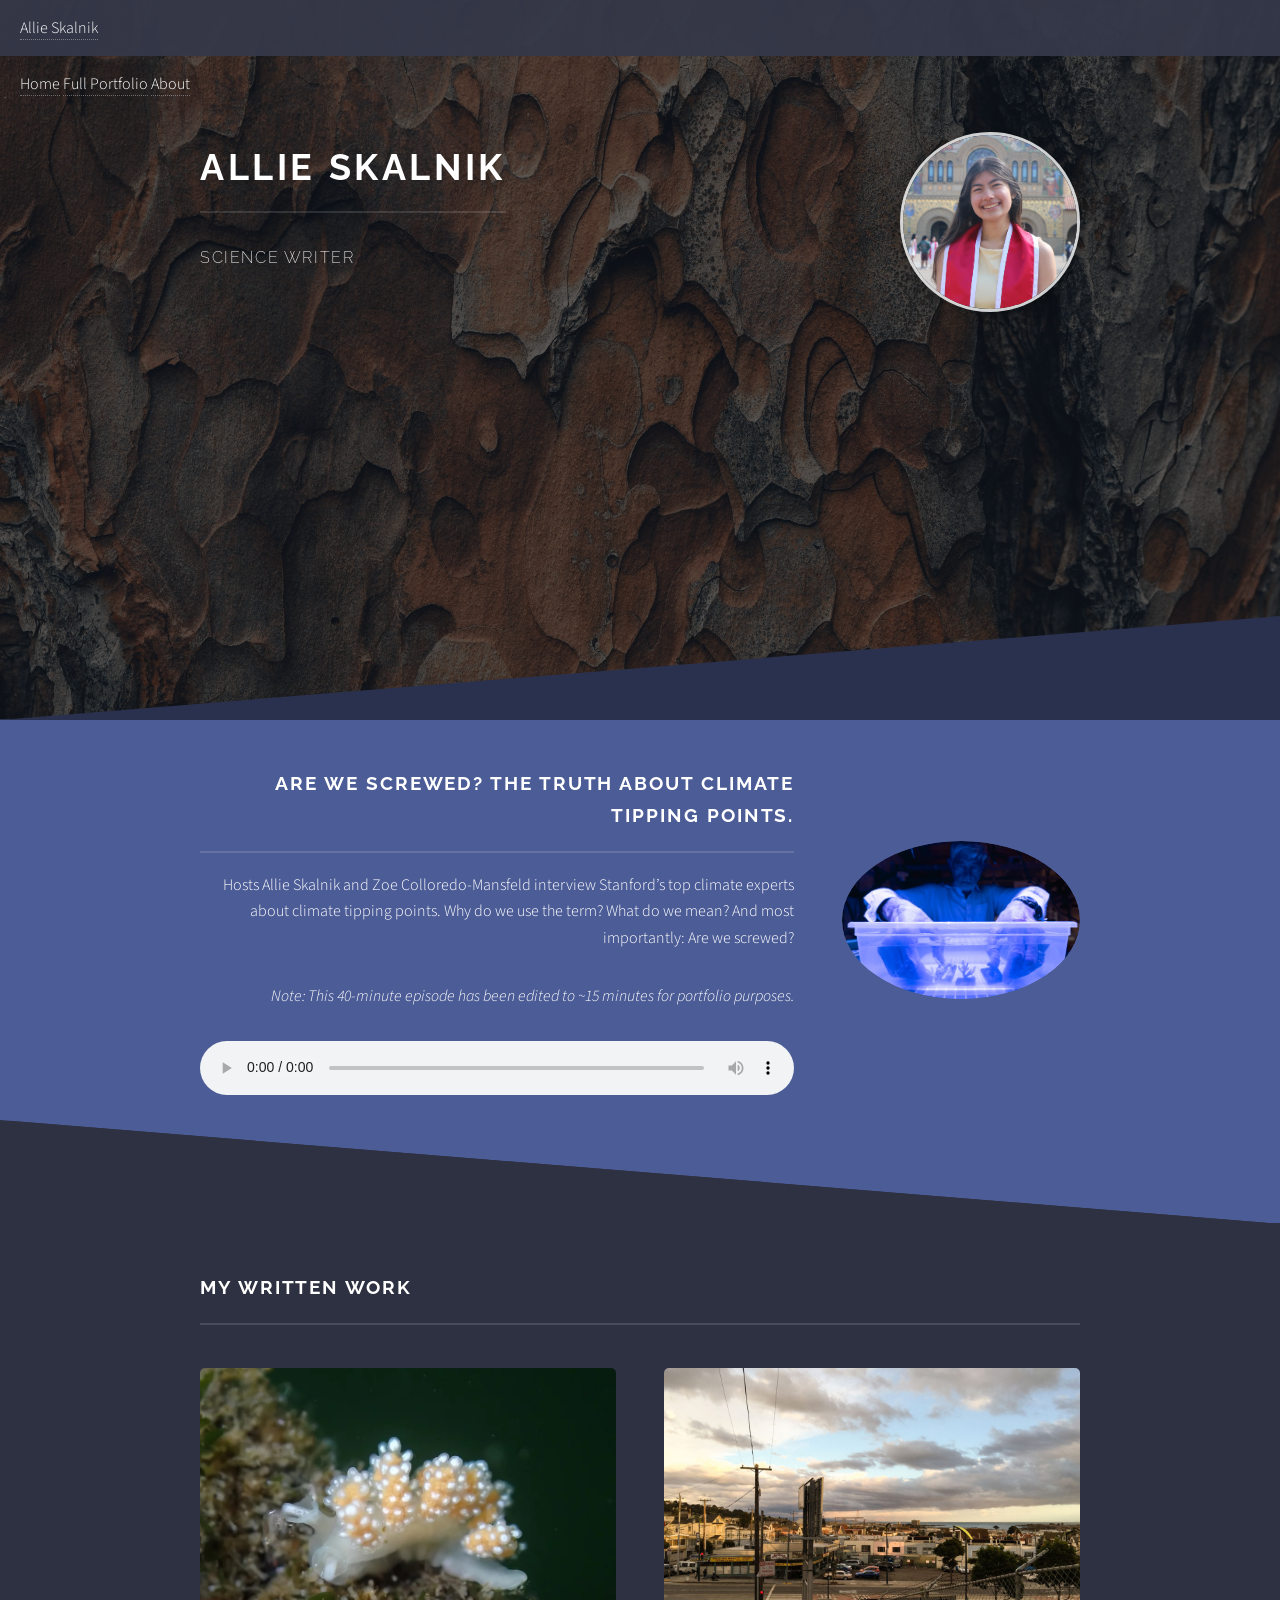
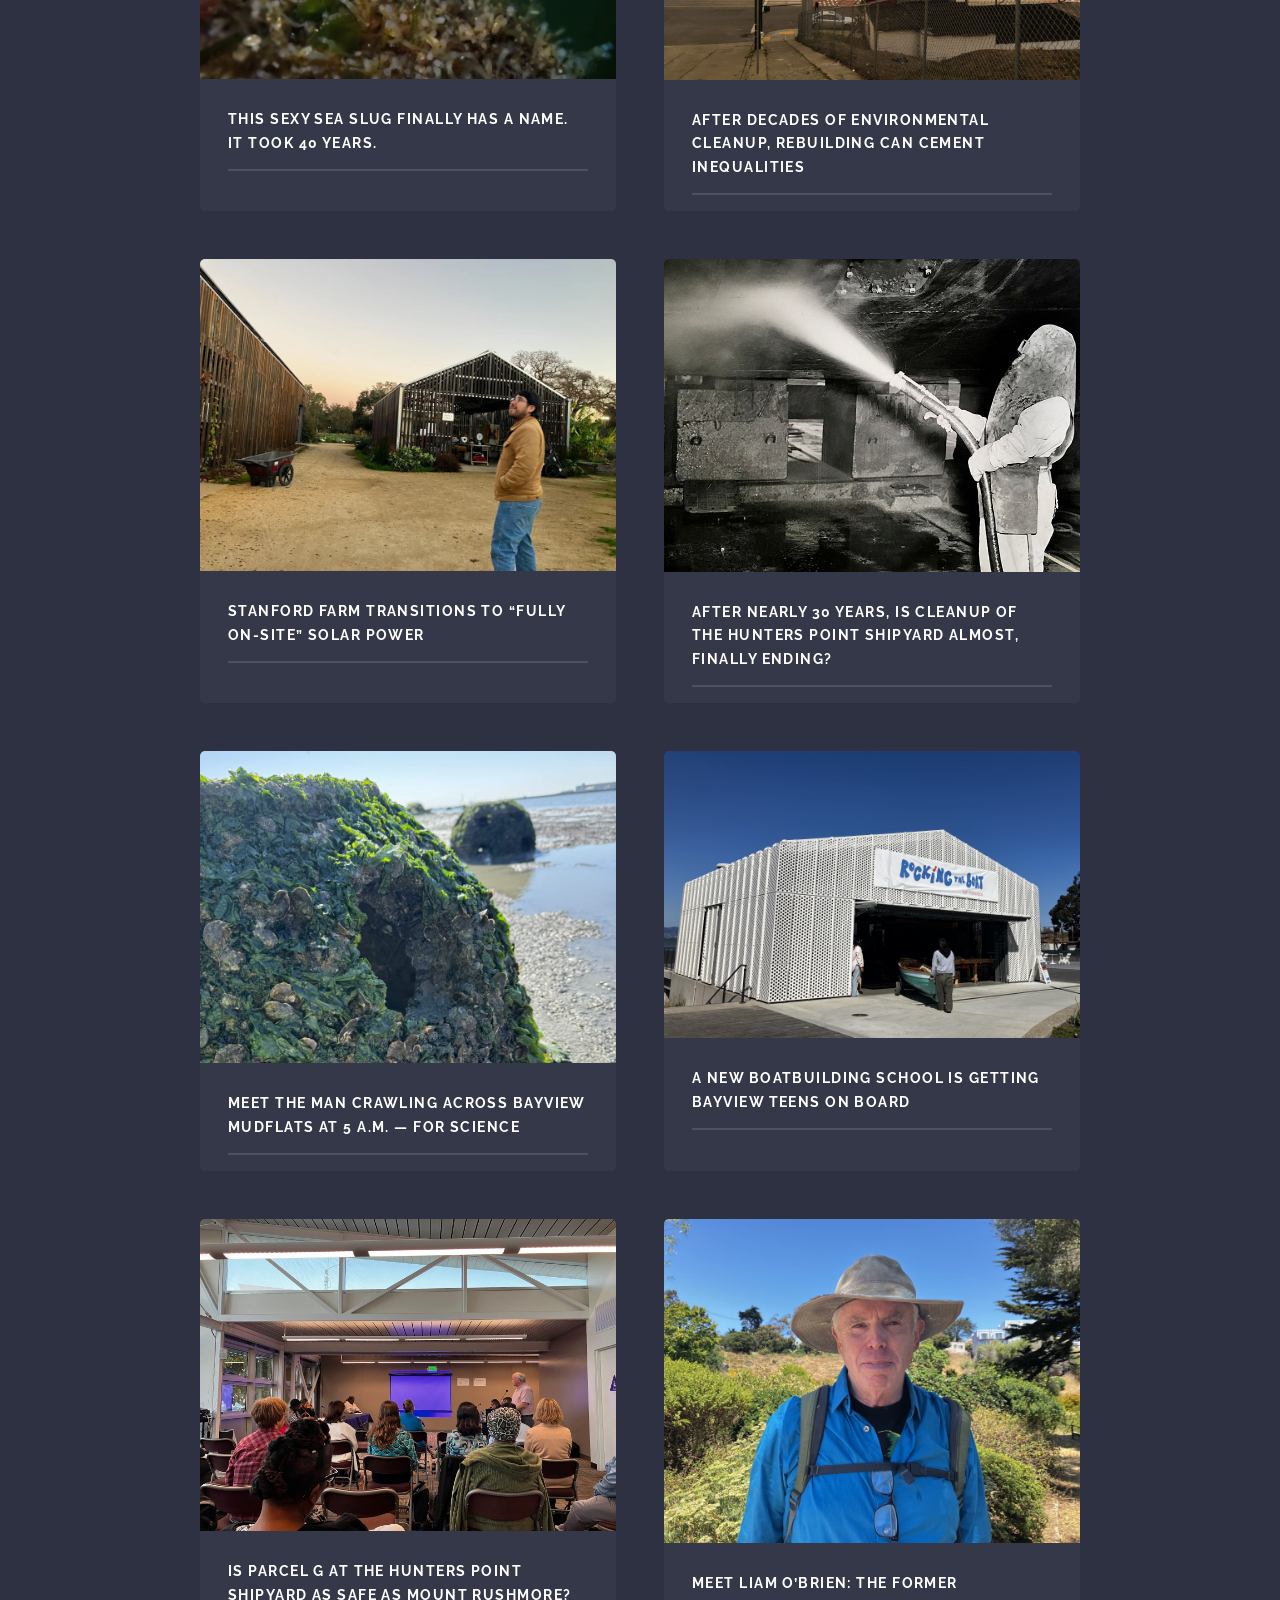
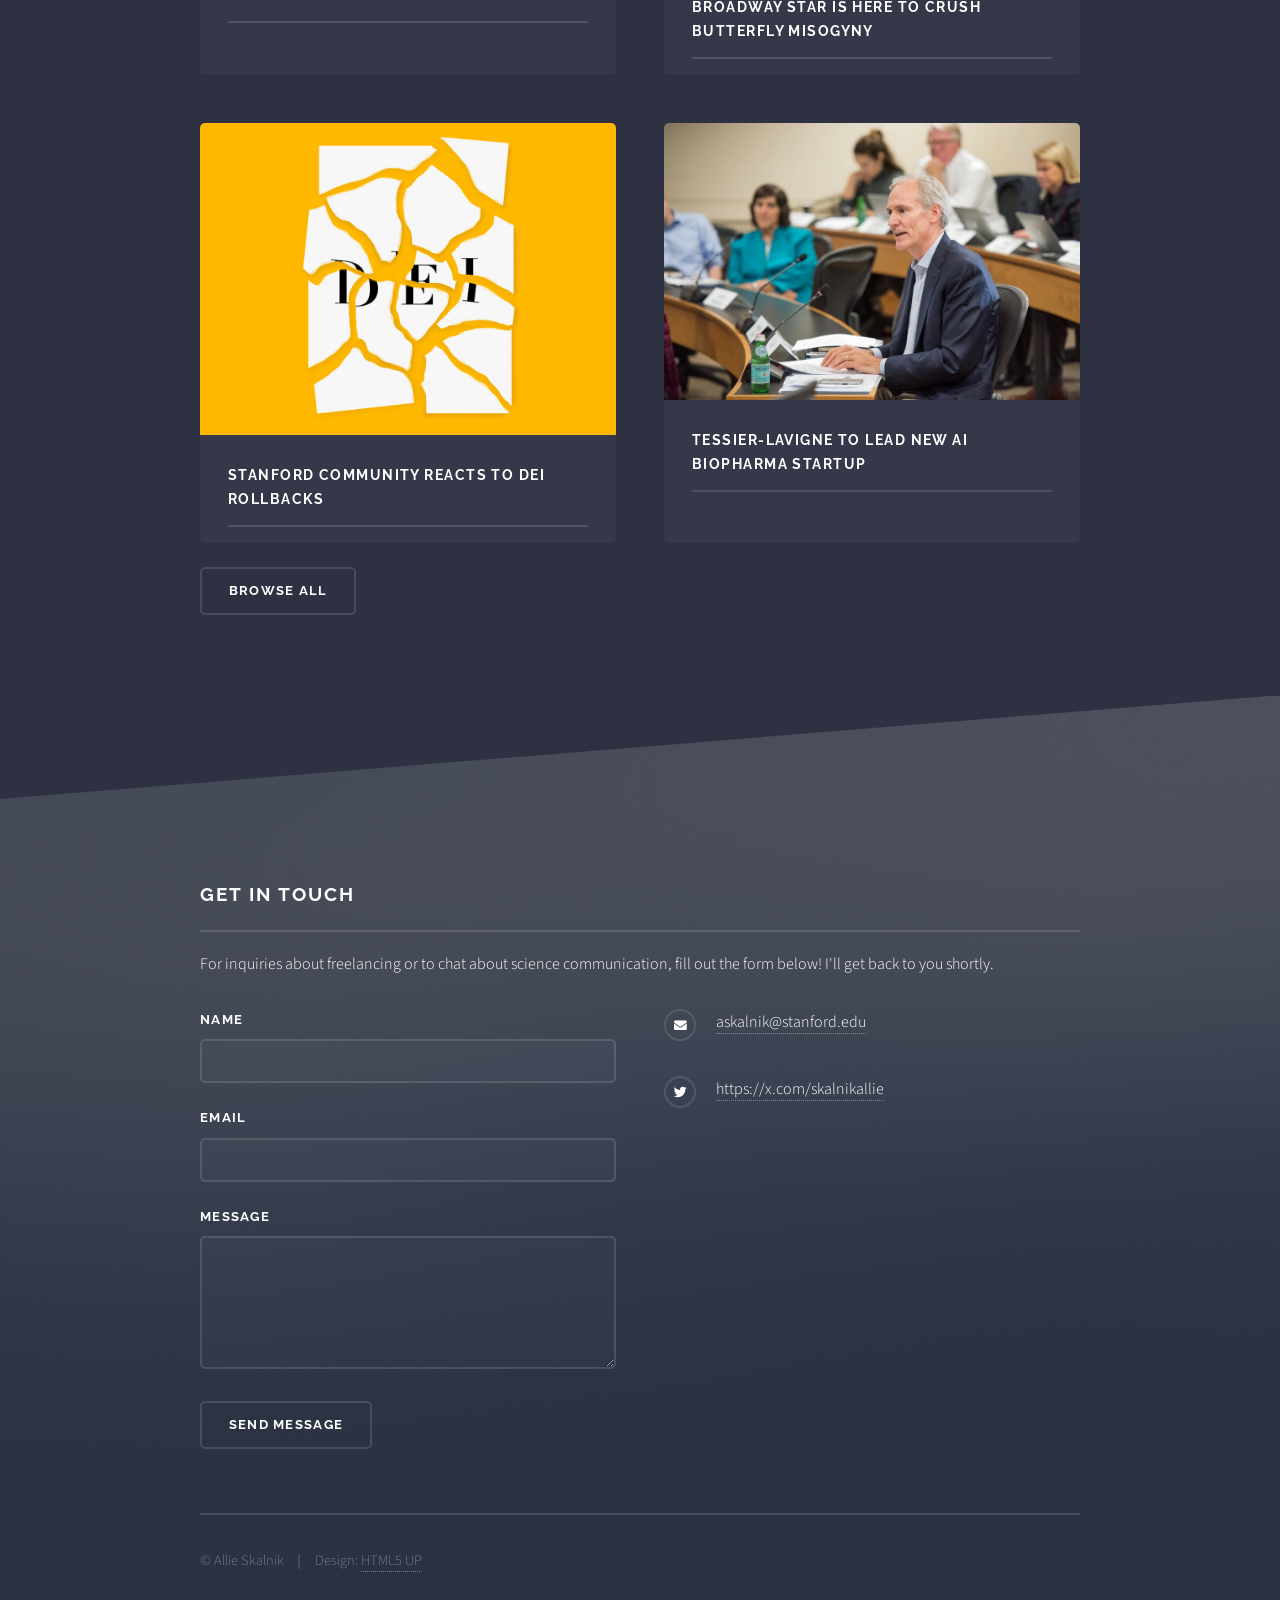
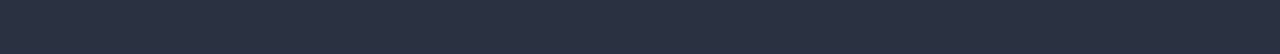
==== commit a5e671ea: "Update index.html" ====
--- a/index.html
+++ b/index.html
@@ -17,26 +17,19 @@
 		<!-- Page Wrapper -->
 			<div id="page-wrapper">
 
-				<!-- Header -->
-					<header id="header" class="alt">
-						<h1><a href="index.html">Allie Skalnik</h1>
-						<nav>
-							<a href="#menu">Menu</a>
-						</nav>
-					</header>
-
-				<!-- Menu -->
-					<nav id="menu">
-						<div class="inner">
-							<h2>Menu</h2>
-							<ul class="links">
-								<li><a href="index.html">Home</a></li>
-								<li><a href="portfolio.html">Full Portfolio</a></li>
-								<li><a href="about.html">About Me</a></li>
-							</ul>
-							<a href="#" class="close">Close</a>
+				<header id="header">
+					<div class="nav-bar">
+						<div class="nav-left">
+							<a href="index.html" class="logo">Allie Skalnik</a>
 						</div>
-					</nav>
+						
+						<div class="nav-right">
+							<a href="index.html">Home</a>
+							<a href="portfolio.html">Full Portfolio</a>
+							<a href="about.html">About</a>
+						</div>
+					</div>
+				</header>
 
 				<!-- Banner -->
 					<section id="banner" style="background-image: url('images/clay-banks-VppPygAZKU0-unsplash.jpg');">
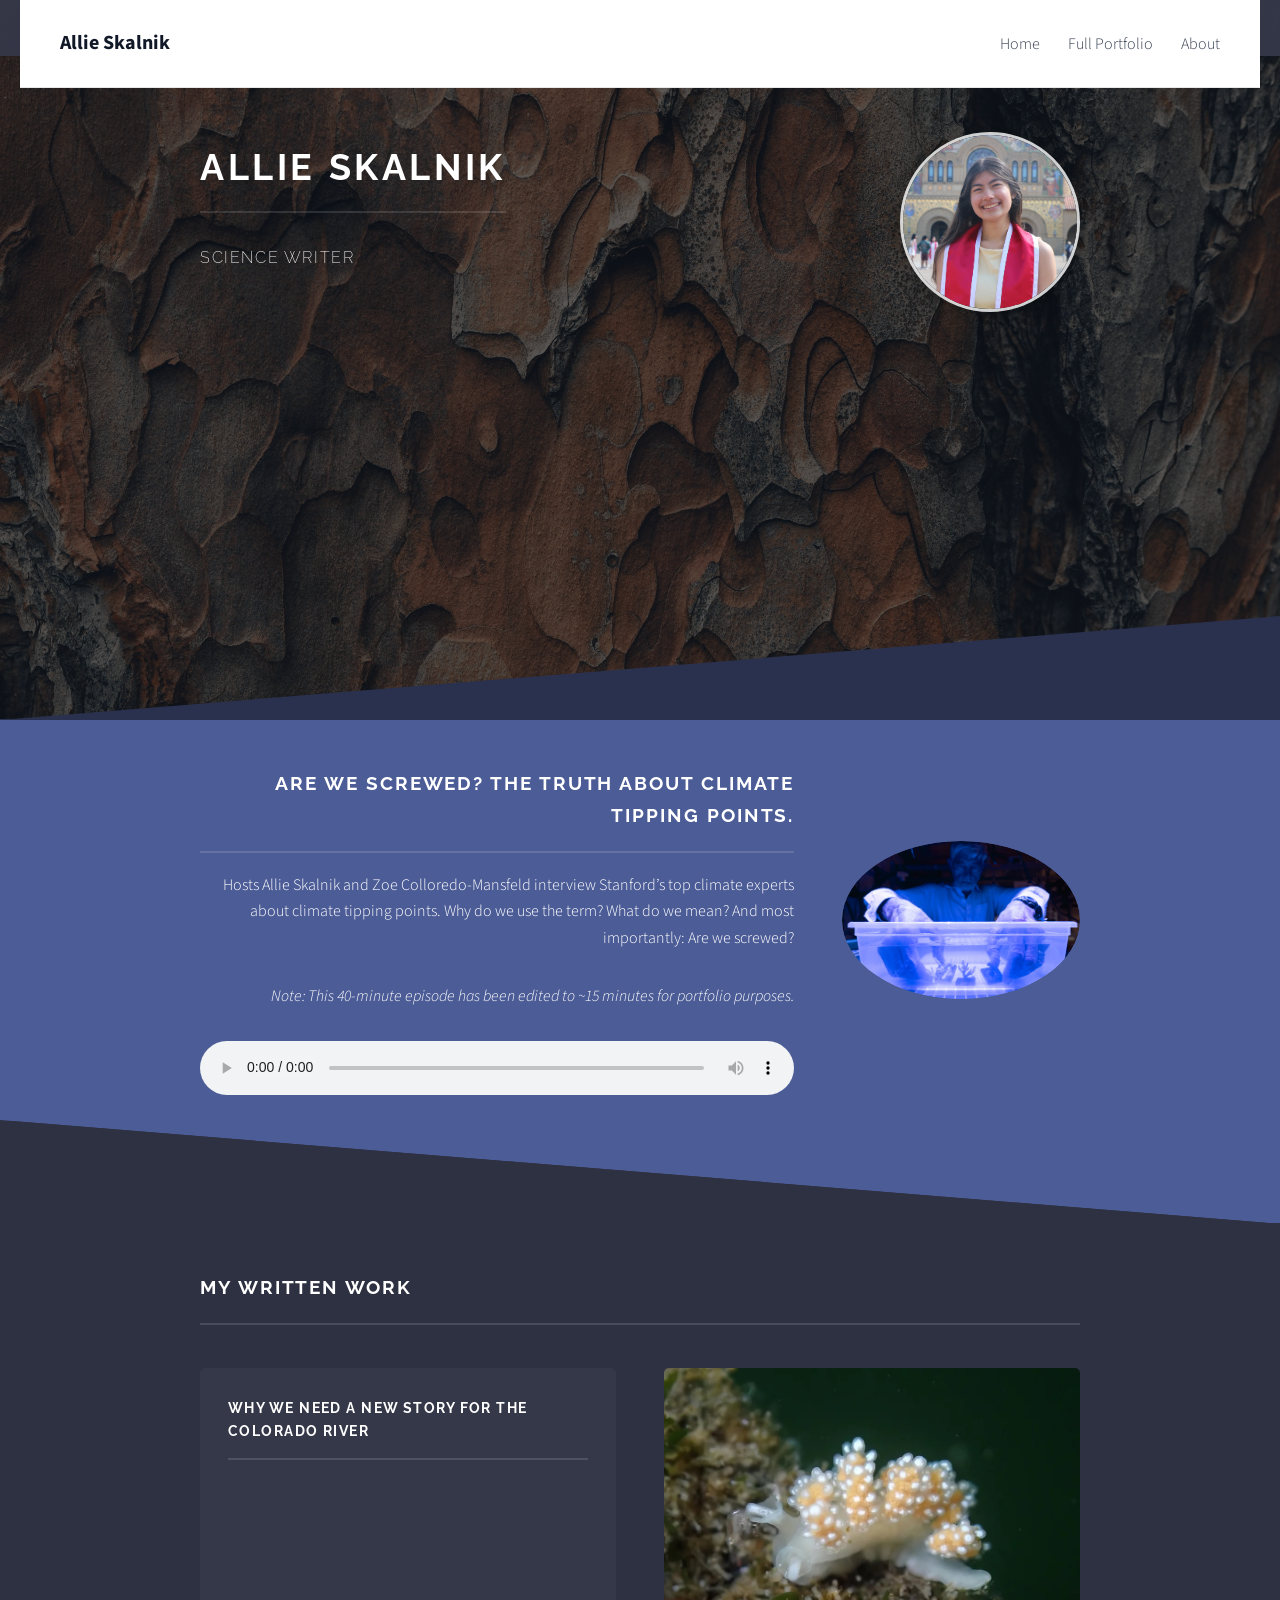
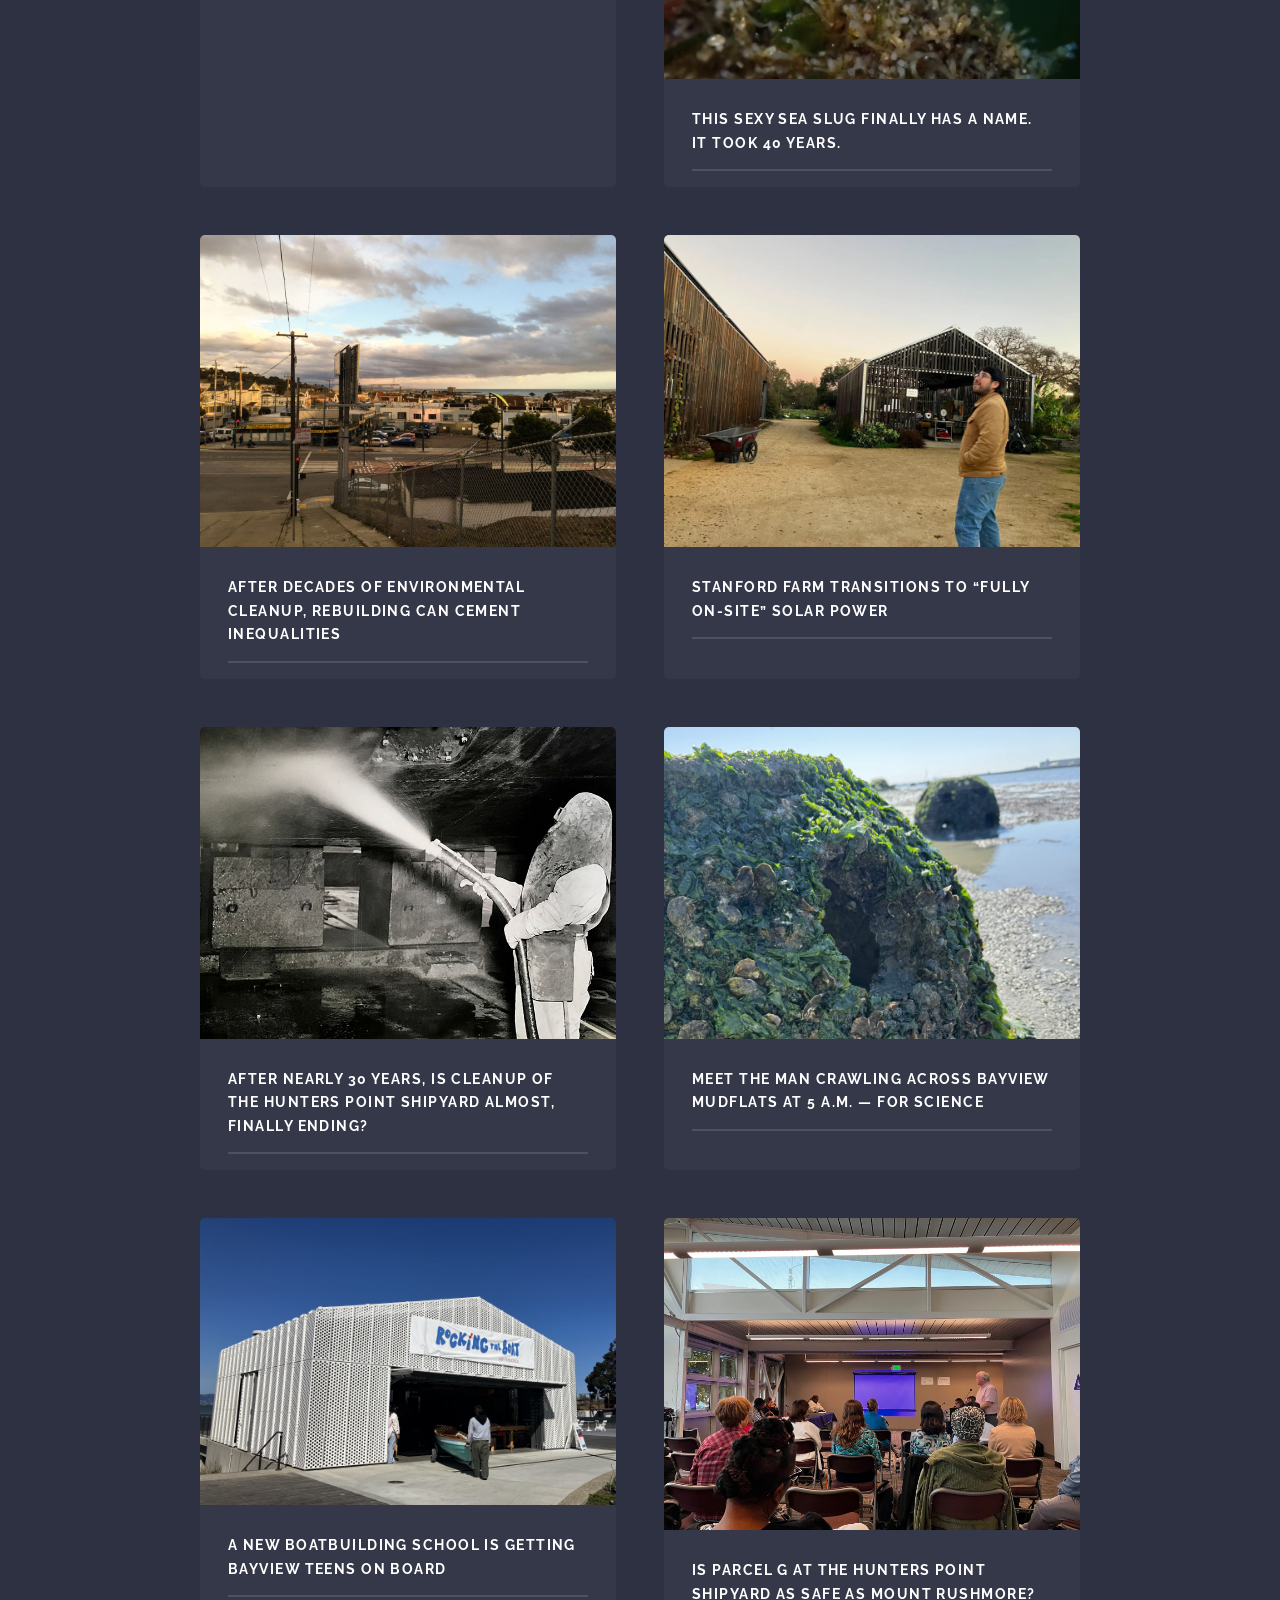
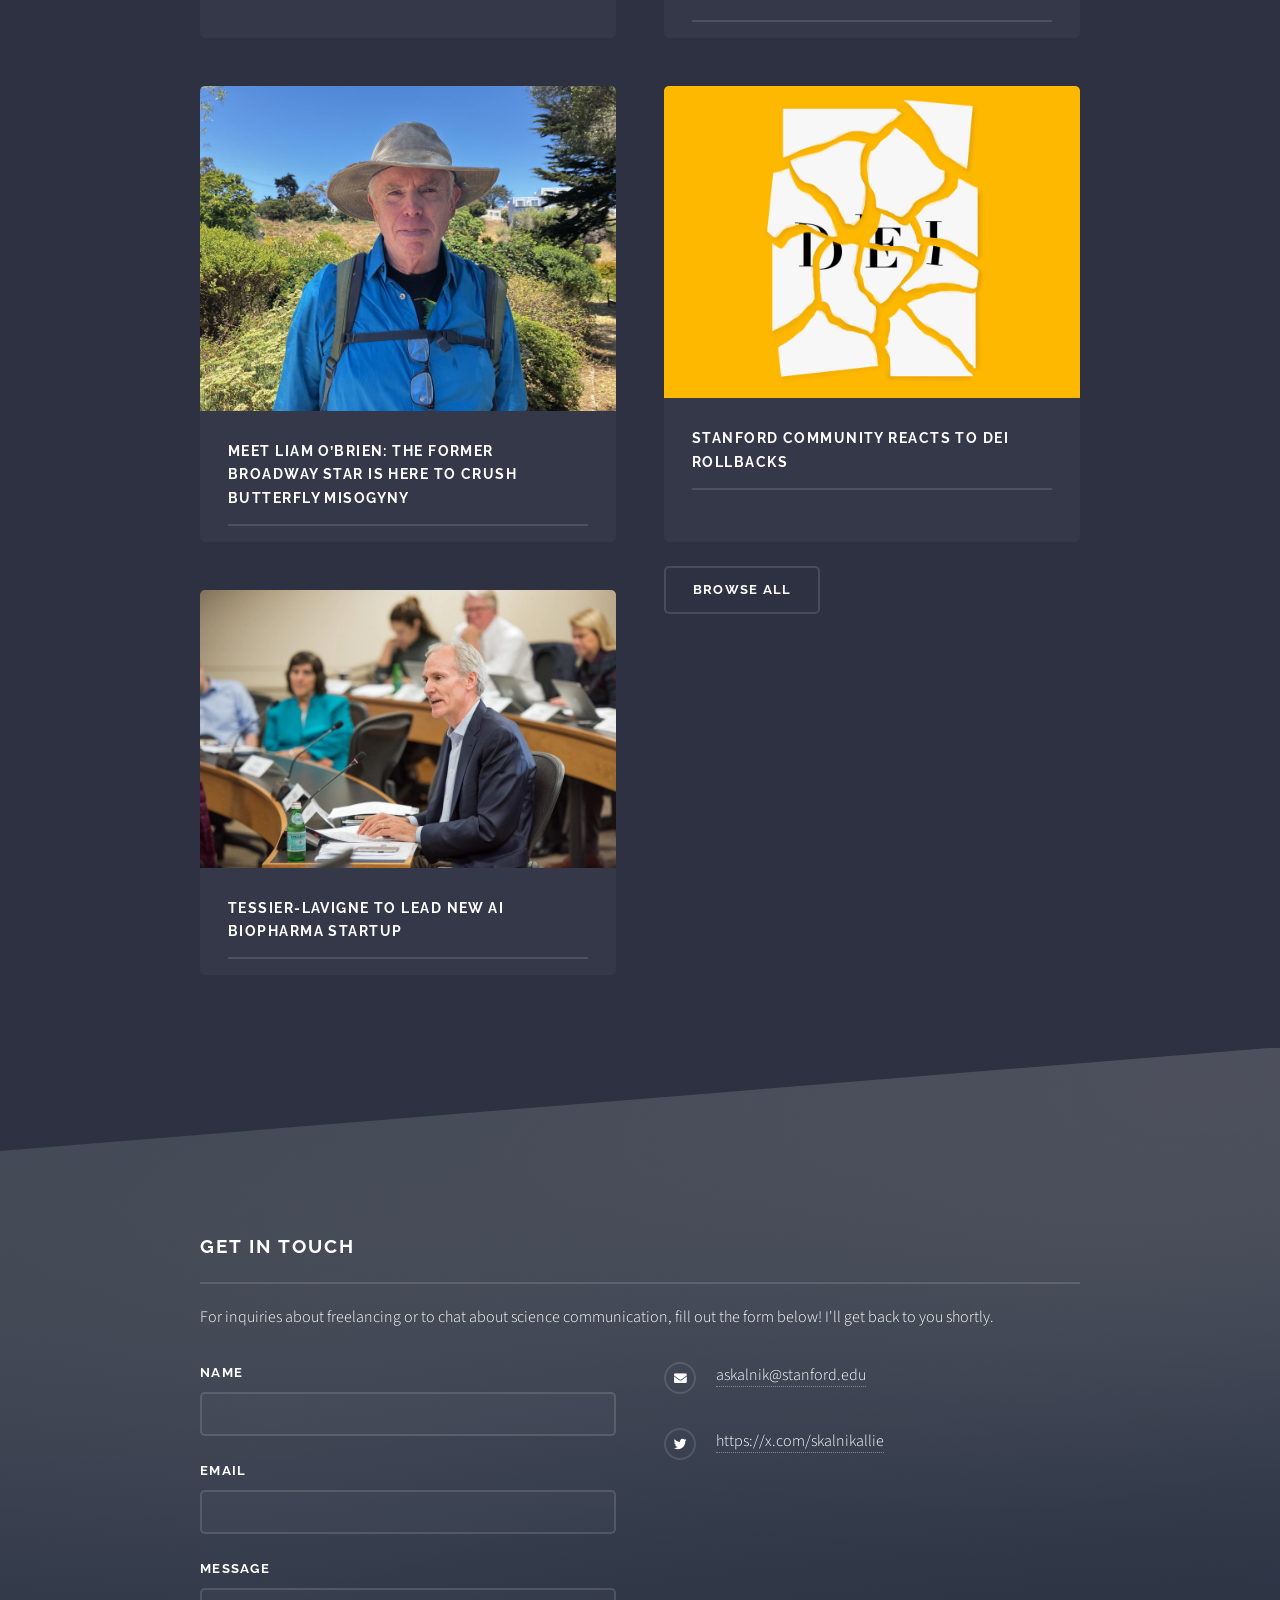
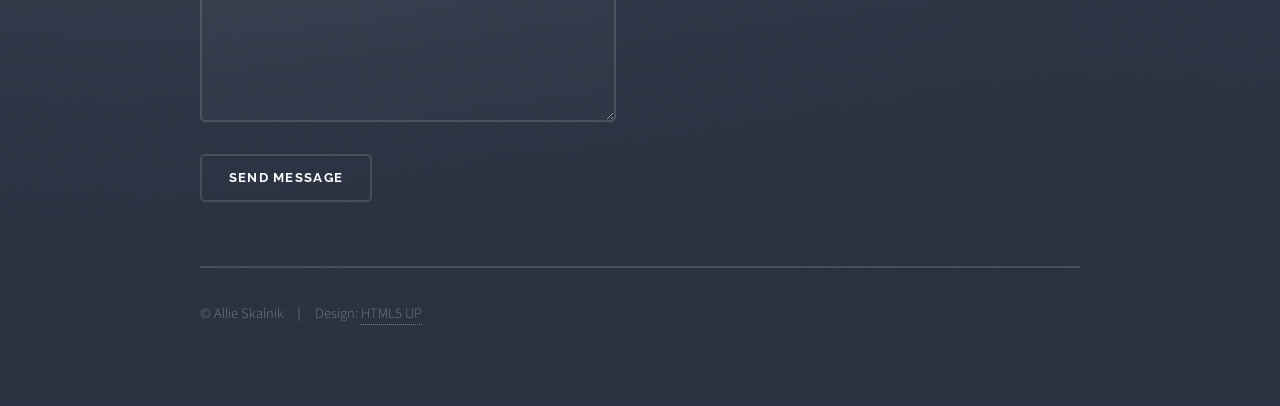
==== commit 2cd9f8fc: "Update index.html" ====
--- a/index.html
+++ b/index.html
@@ -71,6 +71,13 @@
 		<h2 class="major">My Written Work</h2>
 
 		<section class="features">
+
+			<article>
+				<a href="https://blogs.edf.org/waterfront/2026/07/23/why-we-need-new-story-colorado-river/" class="image">
+					<img src="images/article21.png" alt="" />
+				</a>
+				<h3 class="major">Why we need a new story for the Colorado River</h3>
+			</article>
 
 			<article>
 				<a href="https://baynature.org/2026/05/14/conservation/biodiversity/meet-a-newly-named-nudibranch-with-a-unique-approach-to-sex/" class="image">
--- a/assets/css/main.css
+++ b/assets/css/main.css
@@ -4216,3 +4216,37 @@
 .banner-headshot {
 	flex-shrink: 0;   /* prevents it from stretching */
 }
+
+/* NAVBAR */
+.nav-bar {
+	display: flex;
+	justify-content: space-between;
+	align-items: center;
+	padding: 15px 40px;
+	background: #ffffff;
+	border-bottom: 1px solid #e5e7eb;
+	position: sticky;
+	top: 0;
+	z-index: 1000;
+}
+
+/* Left (logo) */
+.nav-left .logo {
+	font-size: 20px;
+	font-weight: 700;
+	text-decoration: none;
+	color: #111827;
+}
+
+/* Right (links) */
+.nav-right a {
+	margin-left: 25px;
+	text-decoration: none;
+	font-size: 16px;
+	color: #374151;
+	transition: color 0.2s ease;
+}
+
+.nav-right a:hover {
+	color: #2563eb;
+}
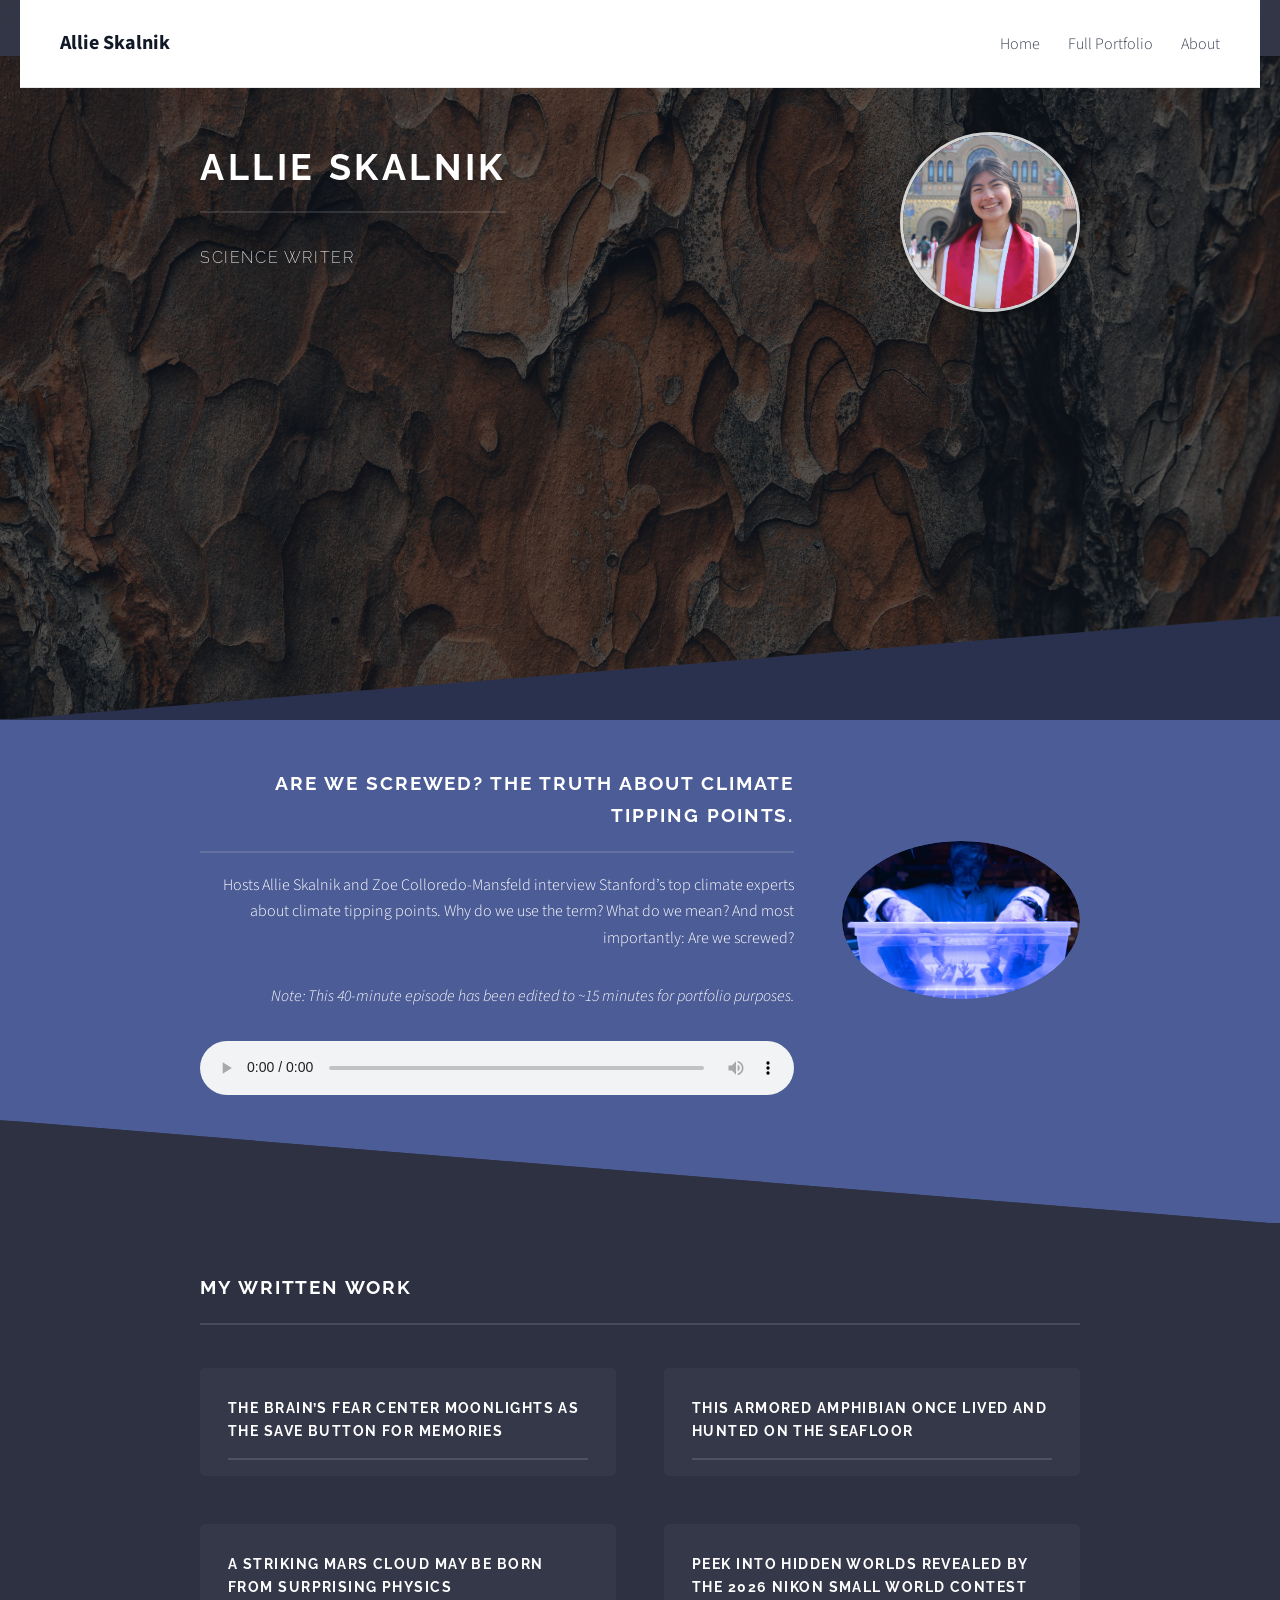
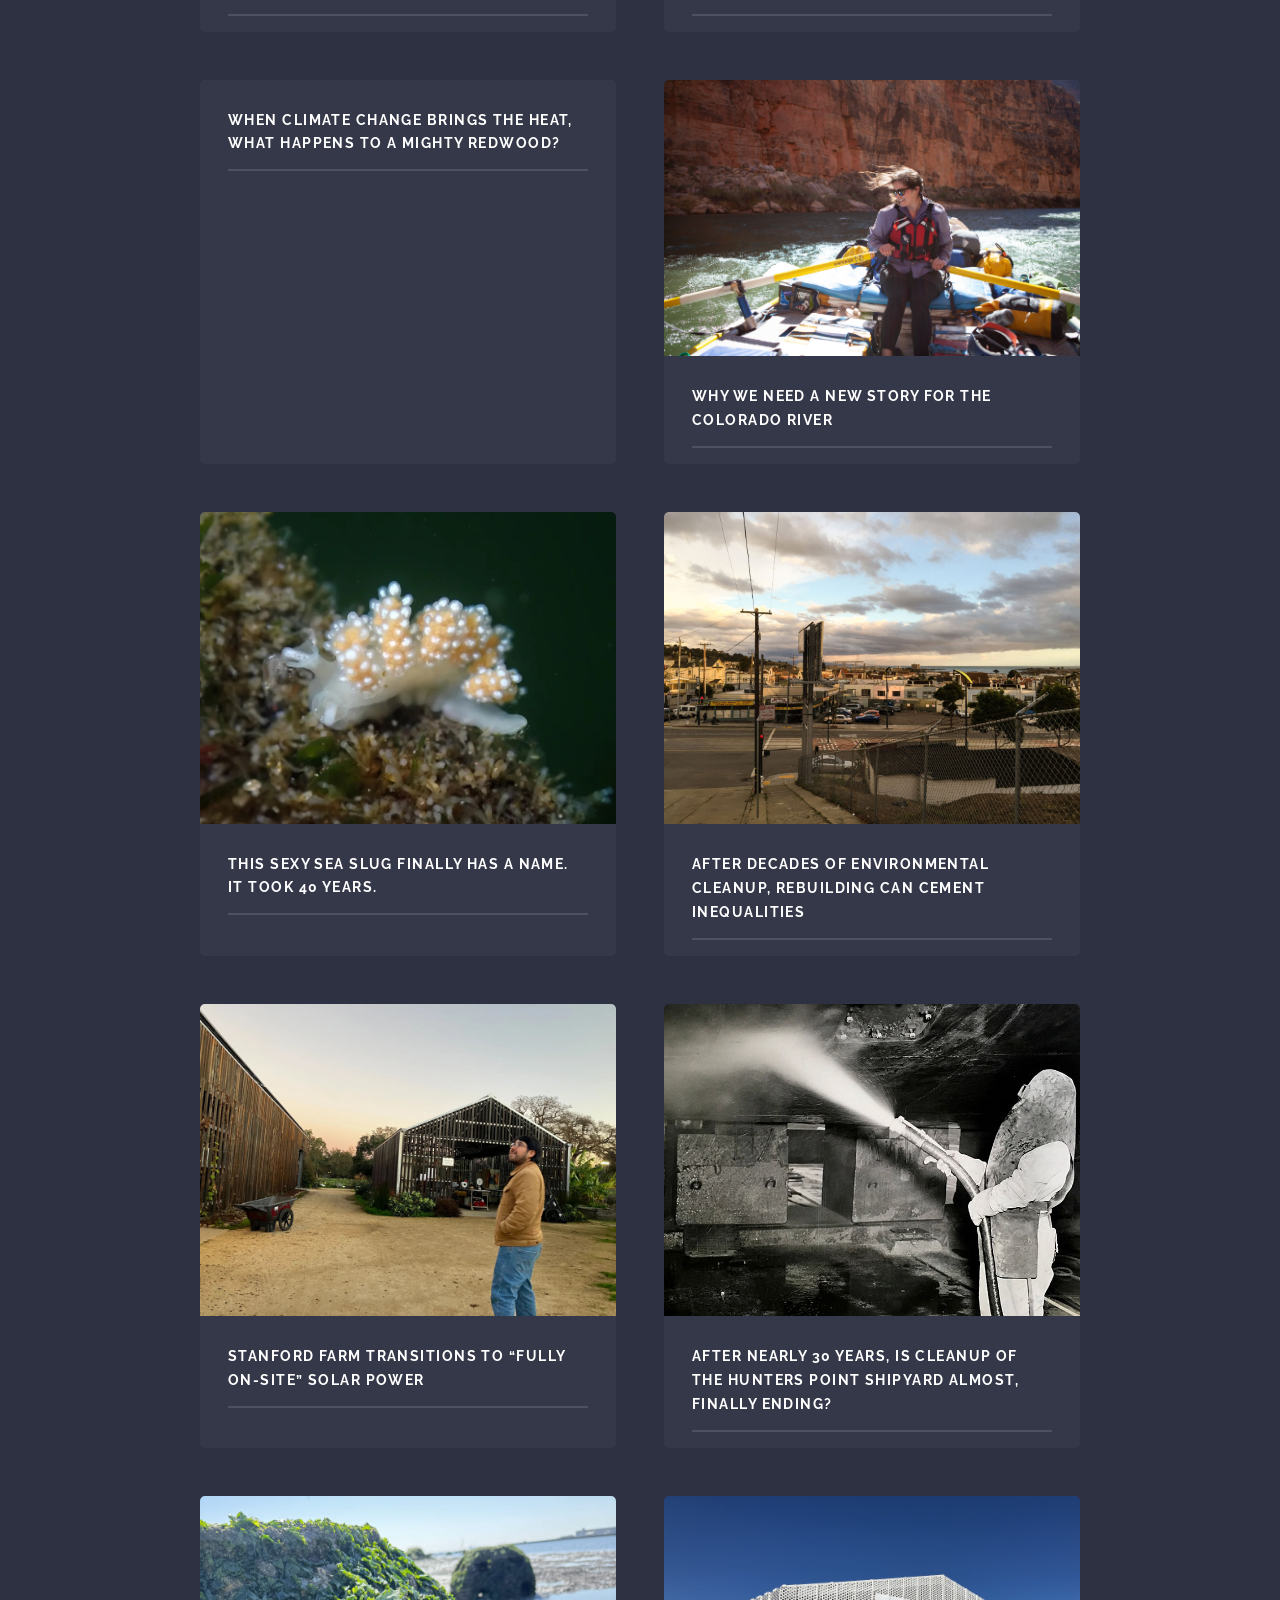
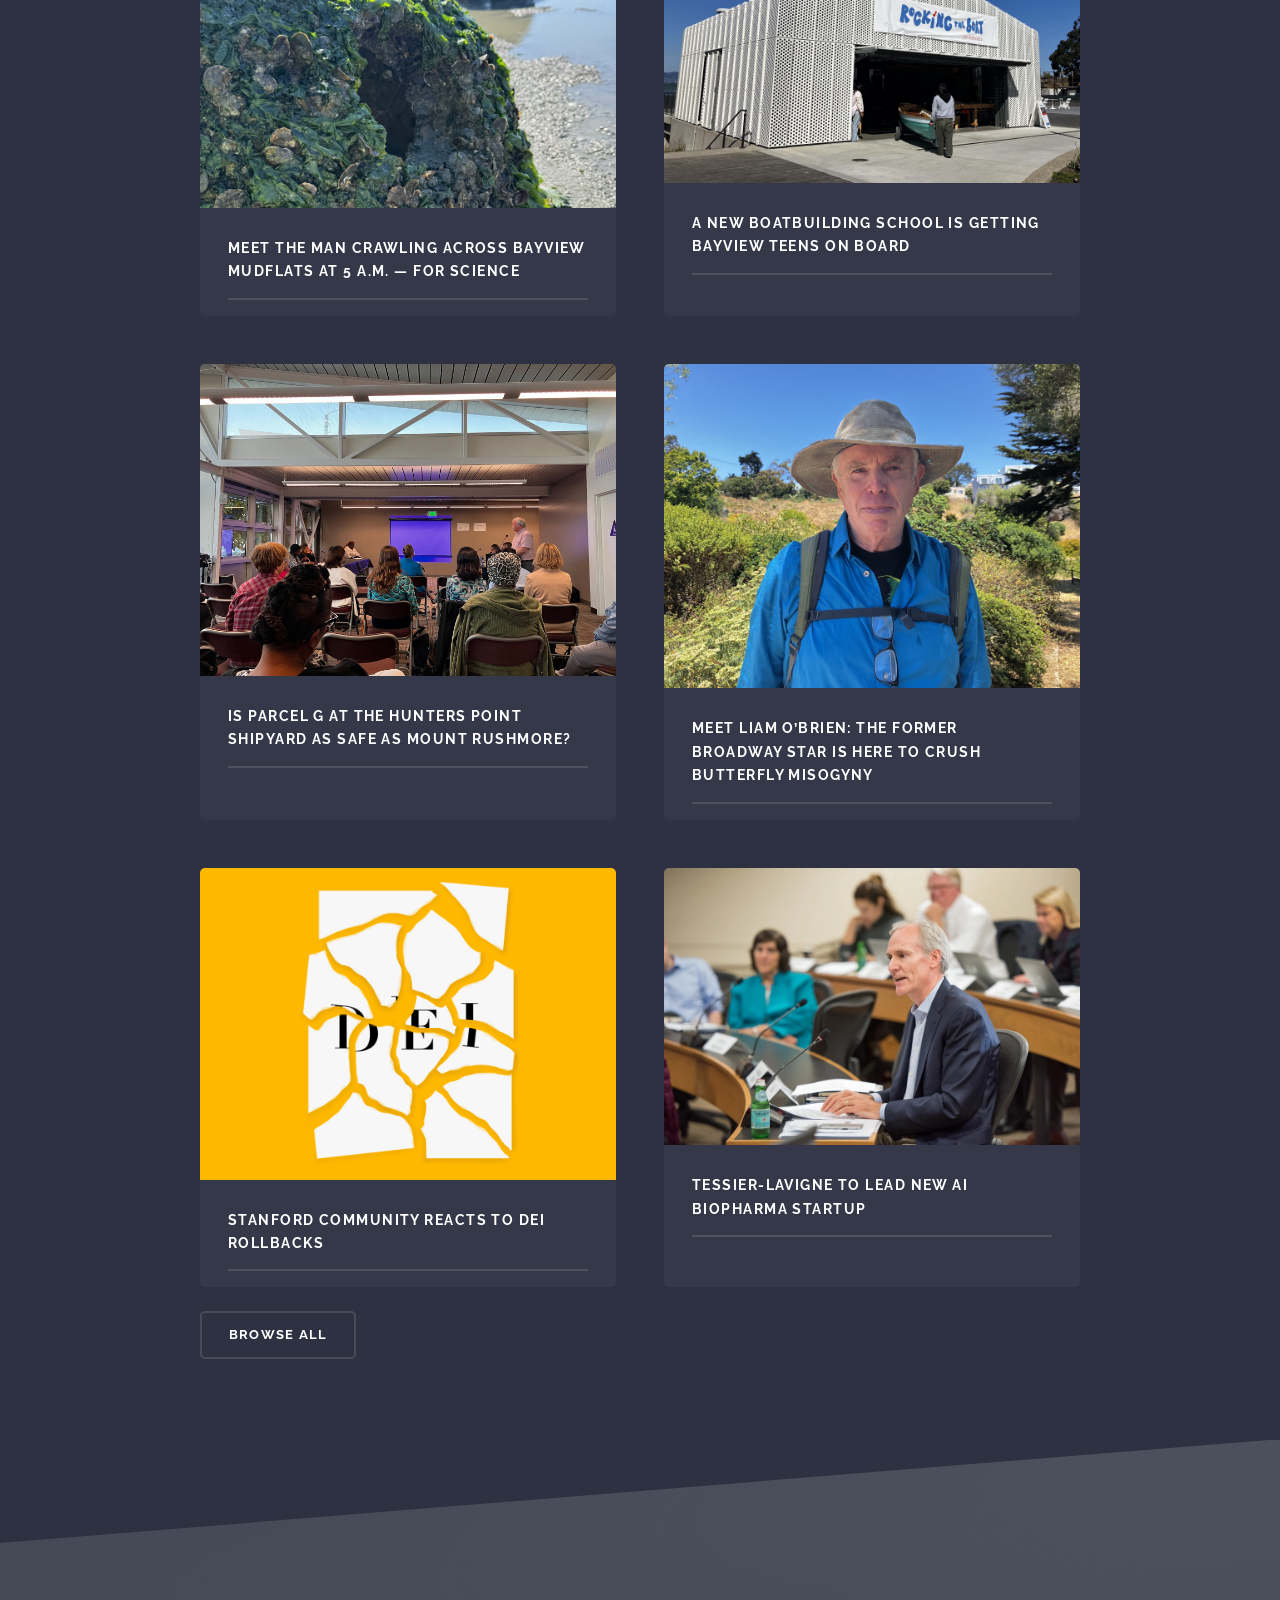
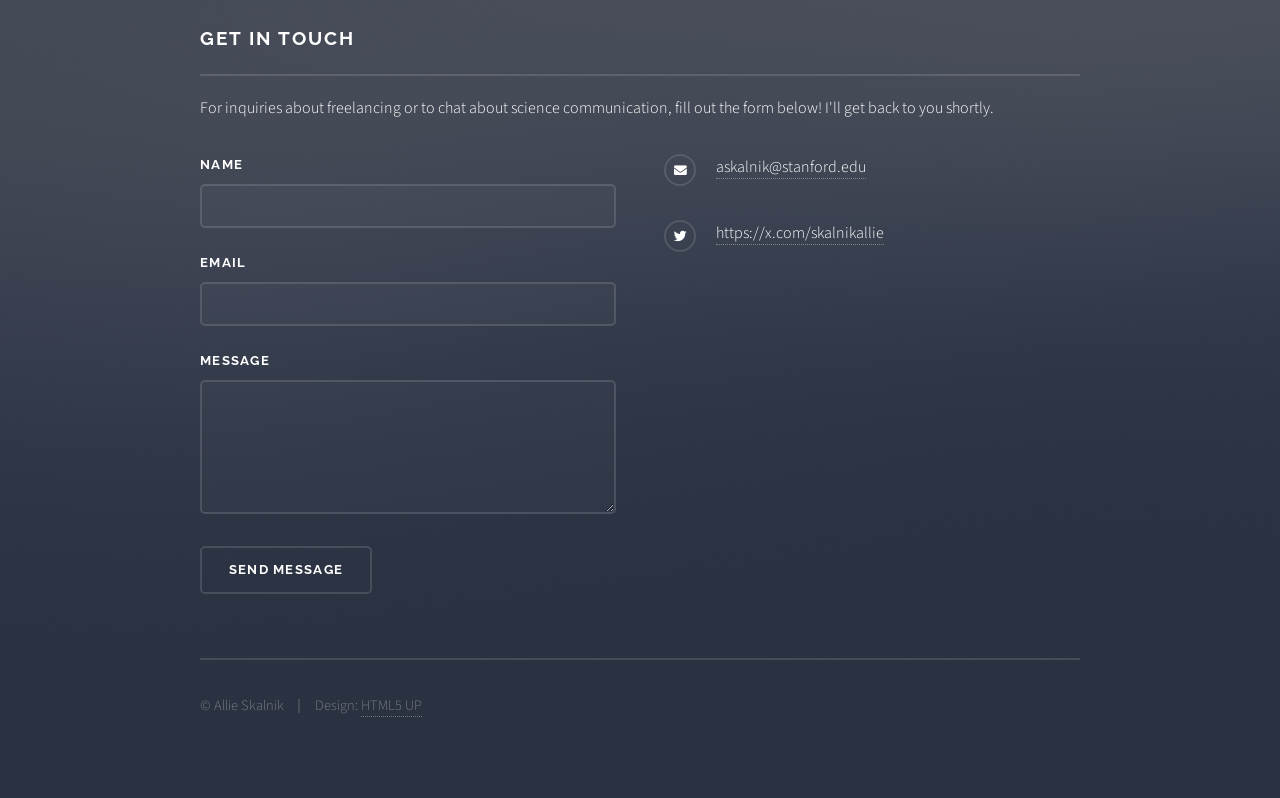
==== commit e6c9f566: "Update index.html" ====
--- a/index.html
+++ b/index.html
@@ -71,6 +71,41 @@
 		<h2 class="major">My Written Work</h2>
 
 		<section class="features">
+
+			<article>
+				<a href="https://www.sciencenews.org/article/brain-amygdala-neuron-saves-memories" class="image">
+					<img src="images/article26.png" alt="" />
+				</a>
+				<h3 class="major">The brain’s fear center moonlights as the save button for memories</h3>
+			</article>
+
+			<article>
+				<a href="https://www.sciencenews.org/article/first-marine-amphibian-ancient-fossil" class="image">
+					<img src="images/article25.png" alt="" />
+				</a>
+				<h3 class="major">This armored amphibian once lived and hunted on the seafloor</h3>
+			</article>
+
+			<article>
+				<a href="https://www.sciencenews.org/article/mars-cloud-homogenous-nucleation" class="image">
+					<img src="images/article24.png" alt="" />
+				</a>
+				<h3 class="major">A striking Mars cloud may be born from surprising physics</h3>
+			</article>
+
+			<article>
+				<a href="https://www.sciencenews.org/article/nikon-small-world-contest-2026-photos" class="image">
+					<img src="images/article23.png" alt="" />
+				</a>
+				<h3 class="major">Peek into hidden worlds revealed by the 2026 Nikon Small World contest</h3>
+			</article>
+			
+			<article>
+				<a href="https://www.sciencenews.org/article/climate-change-heat-redwood-temperature" class="image">
+					<img src="images/article22.png" alt="" />
+				</a>
+				<h3 class="major">When climate change brings the heat, what happens to a mighty redwood?</h3>
+			</article>
 
 			<article>
 				<a href="https://blogs.edf.org/waterfront/2026/07/23/why-we-need-new-story-colorado-river/" class="image">
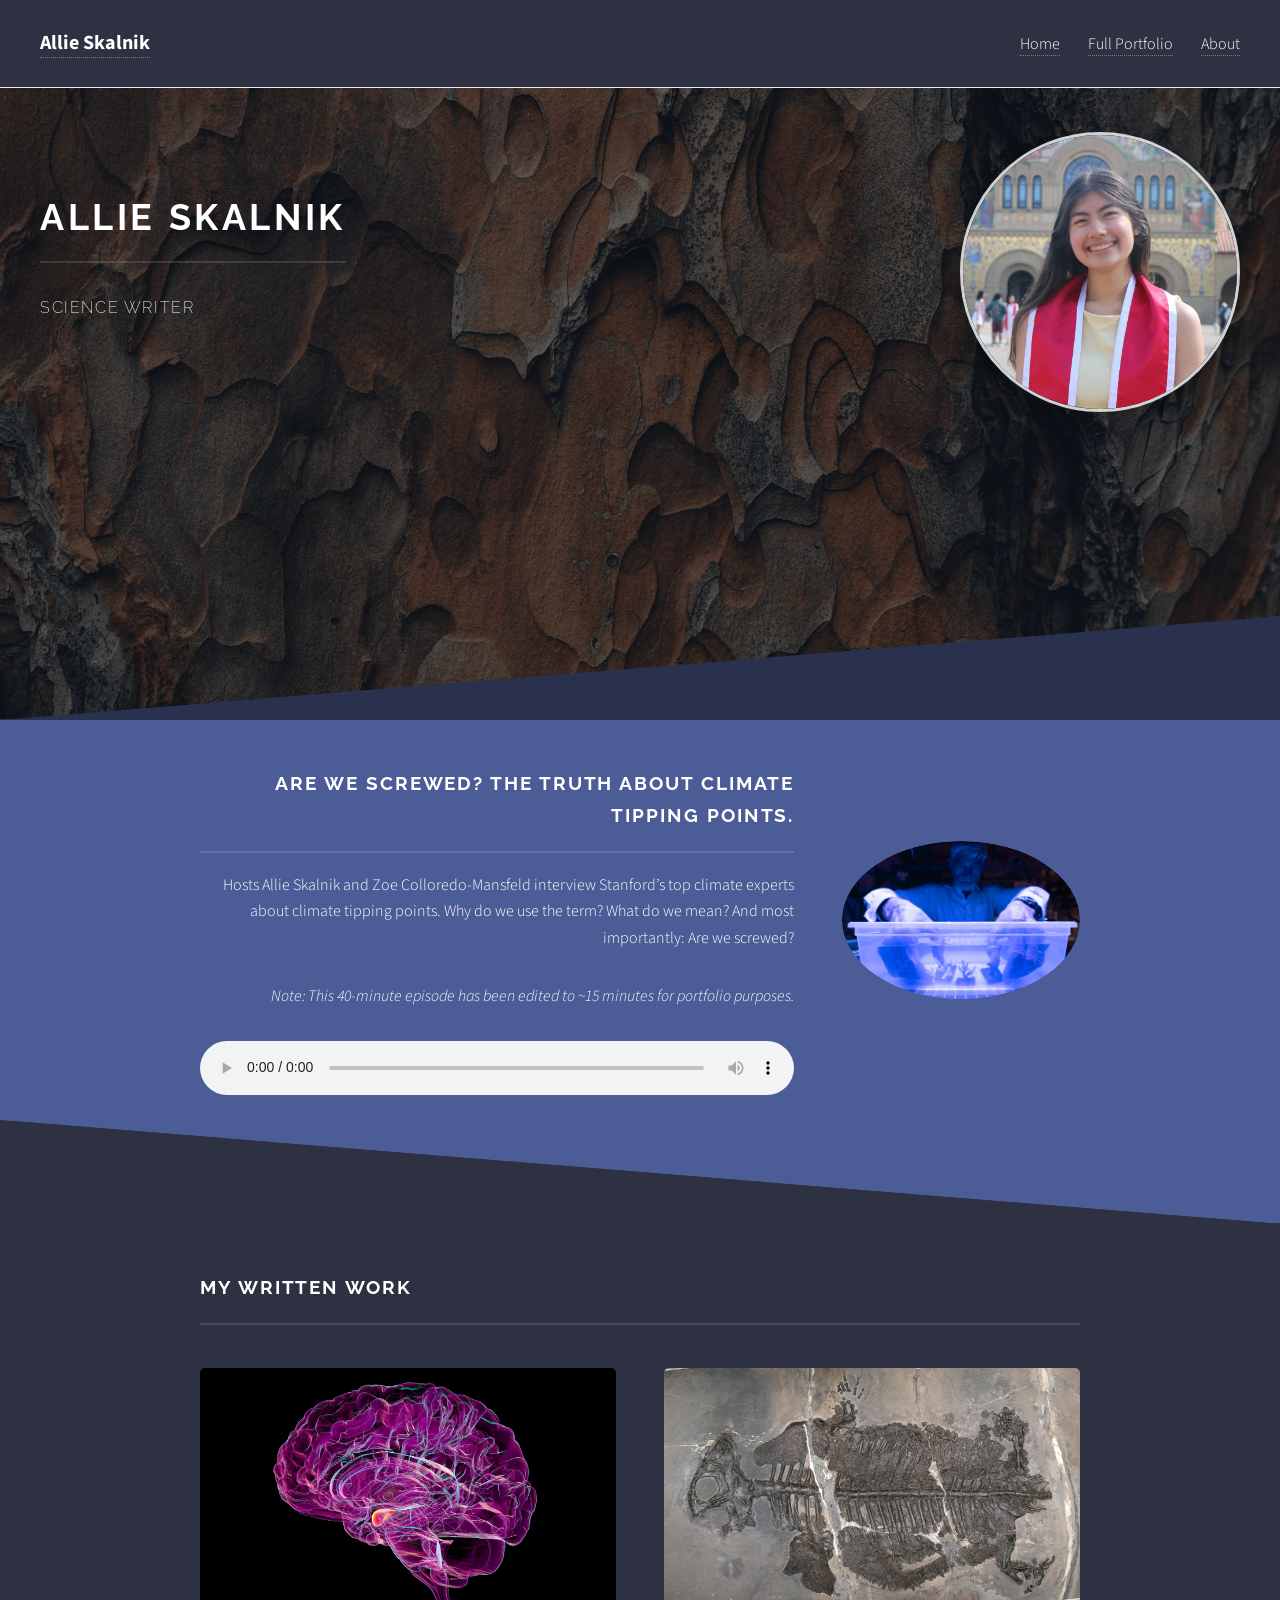
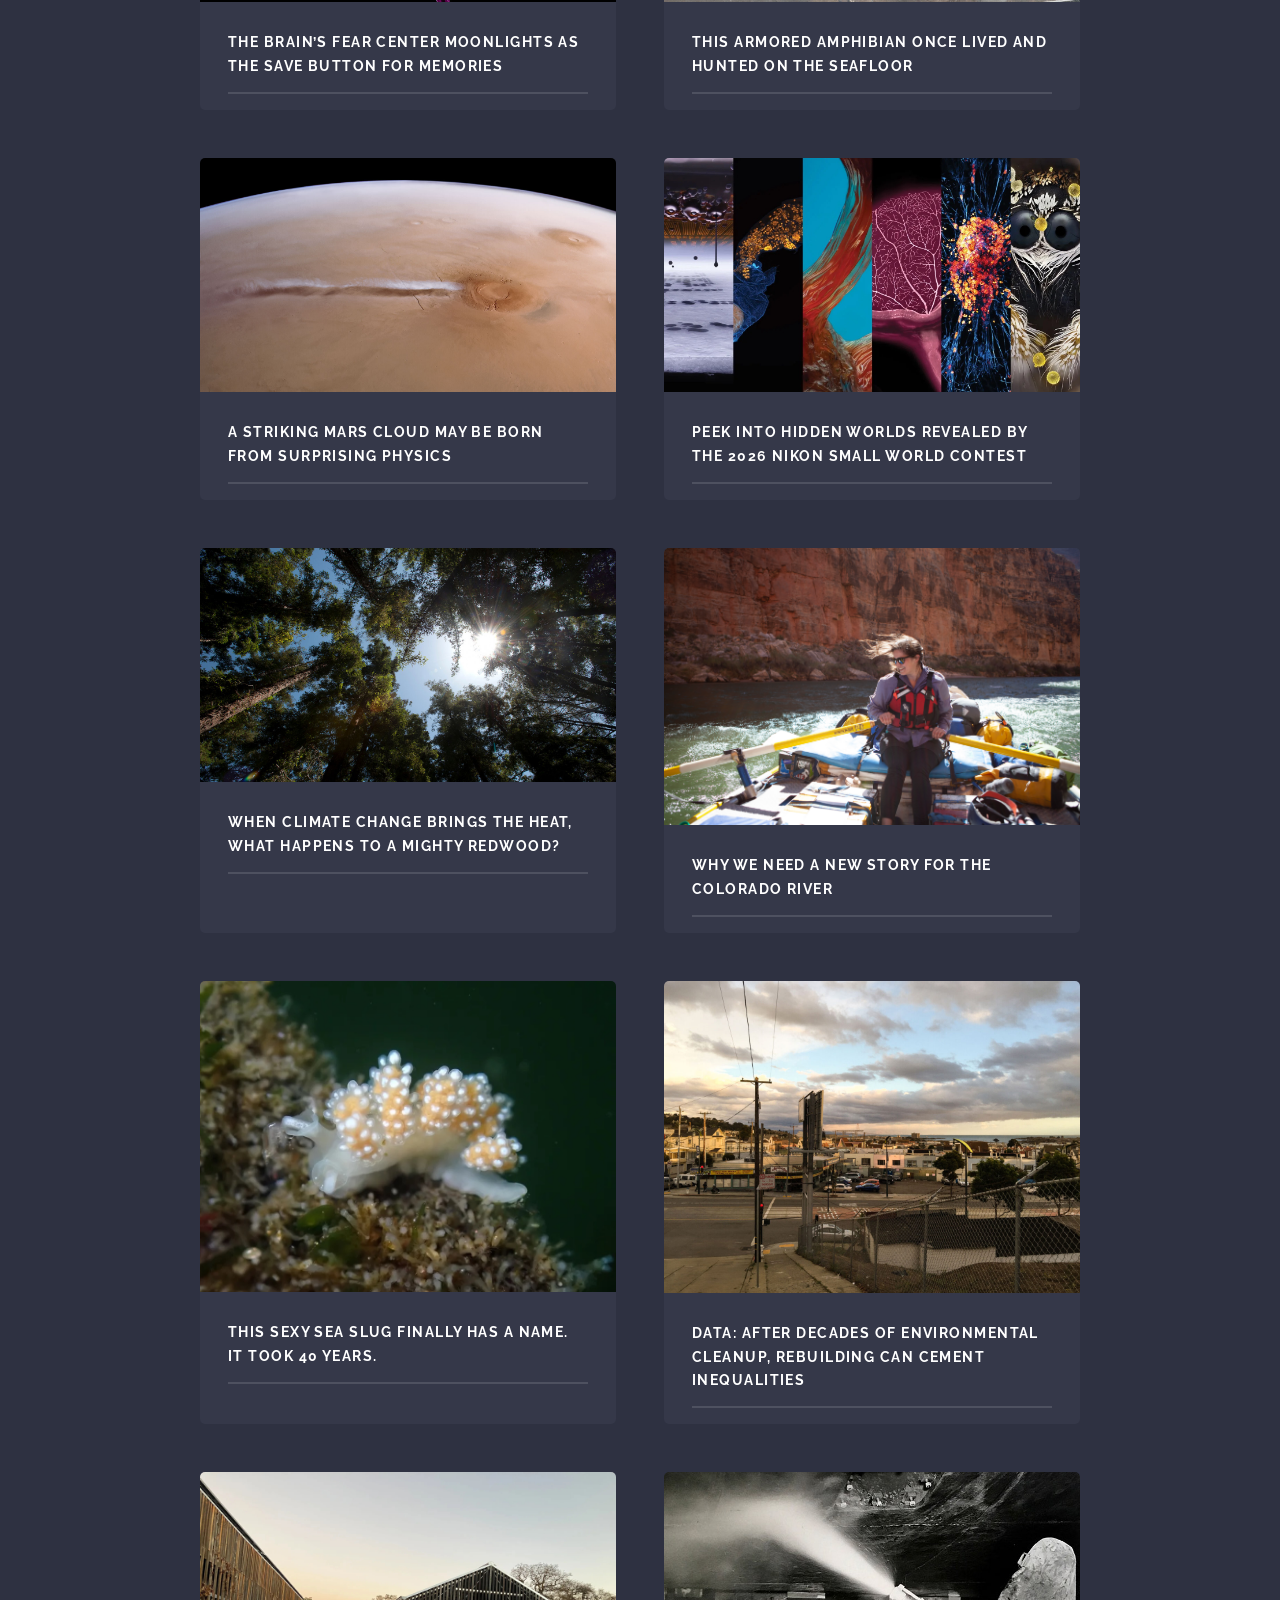
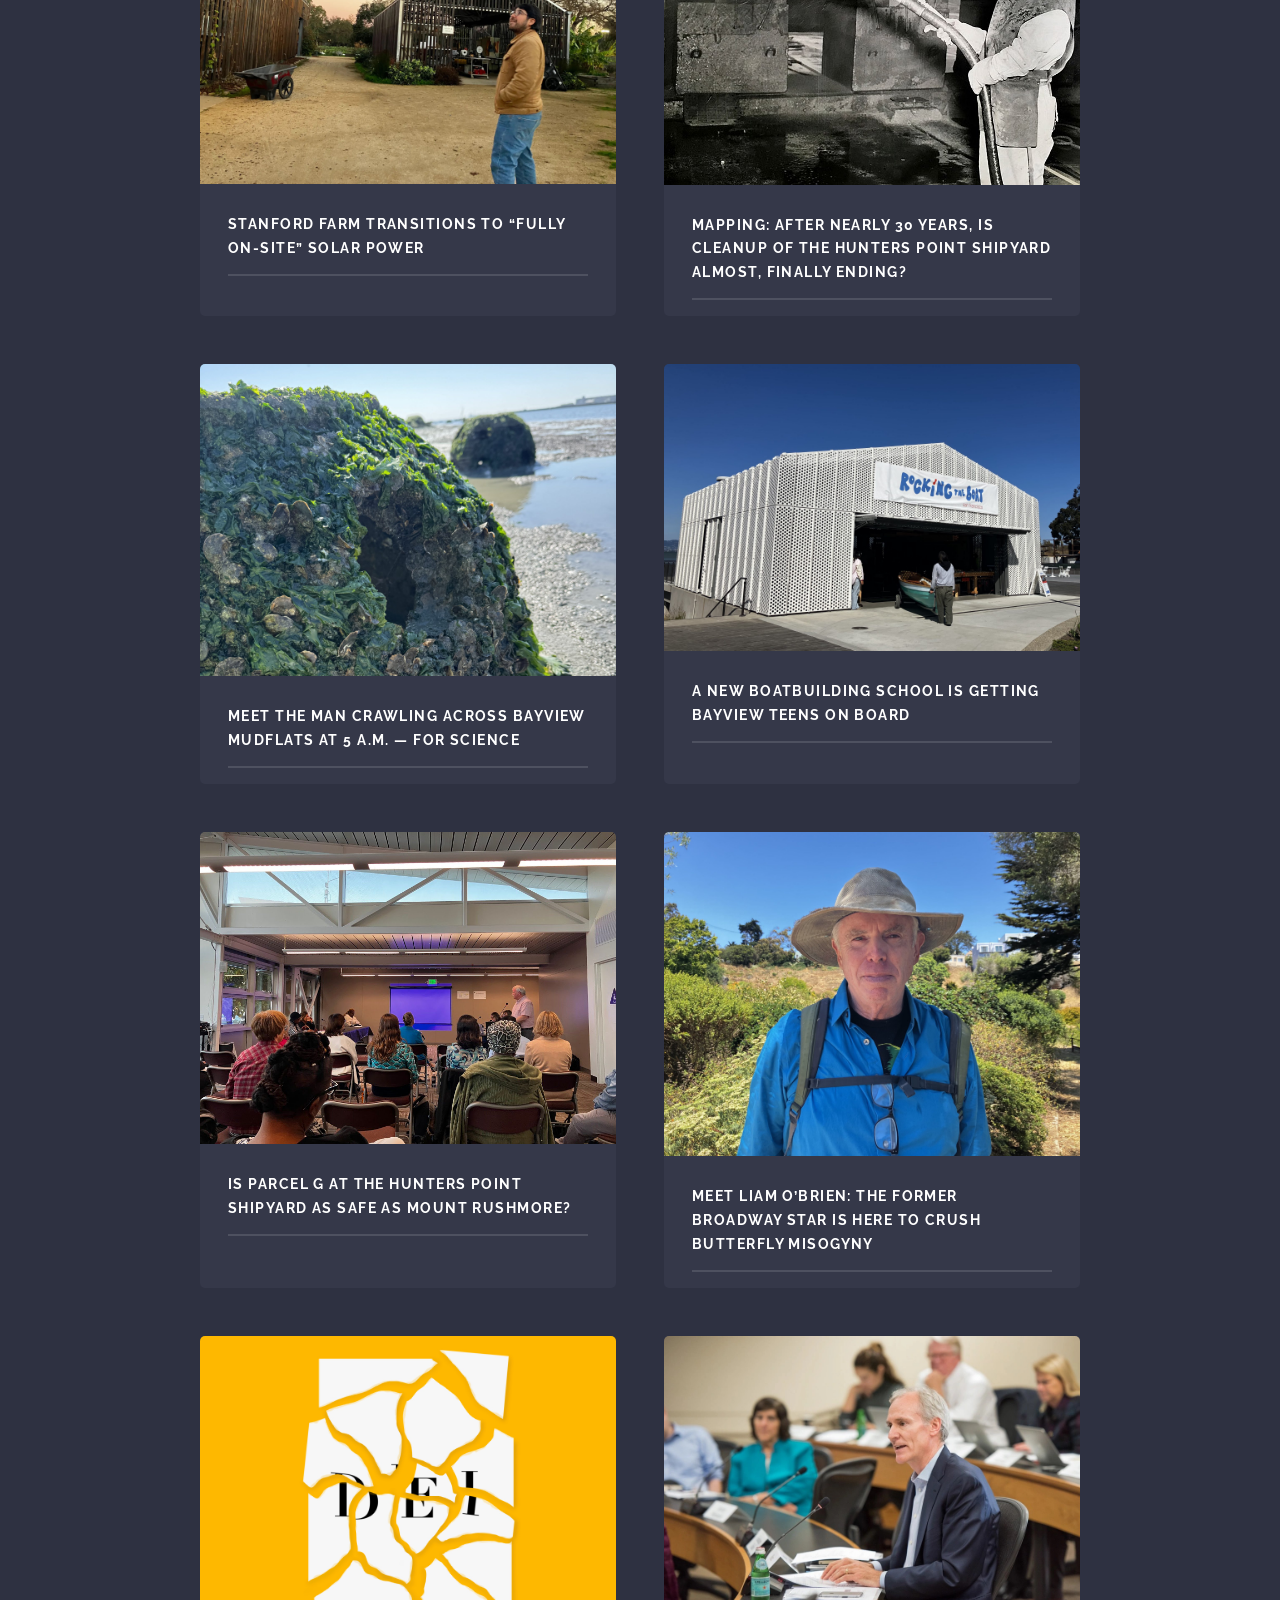
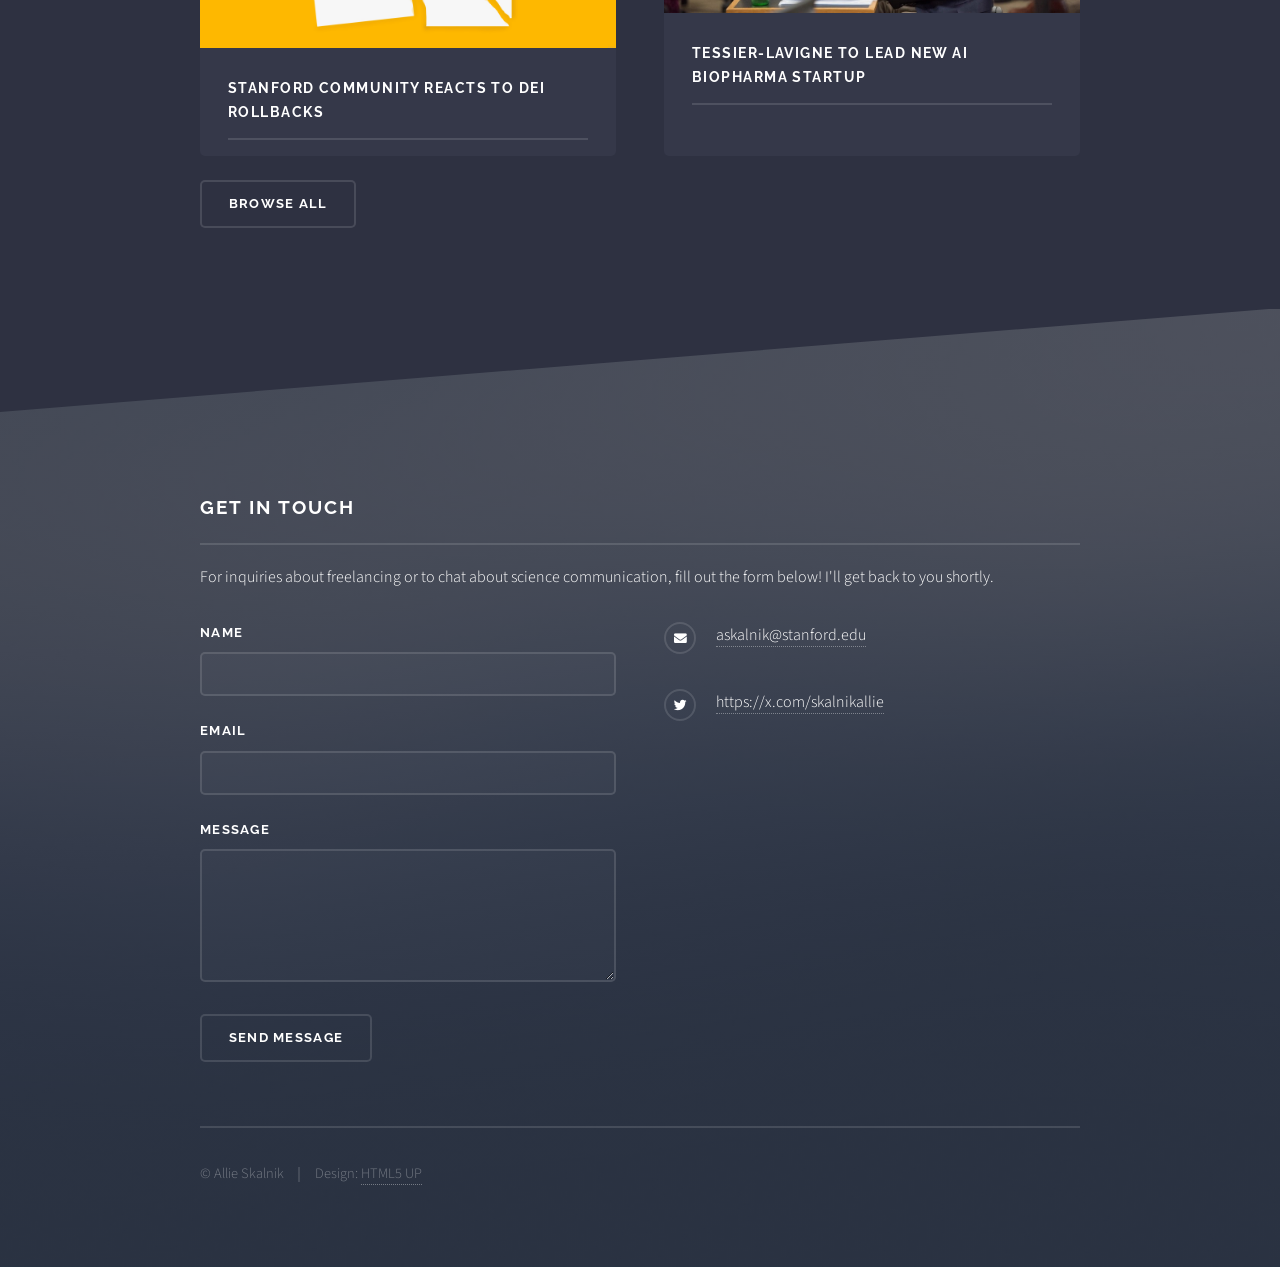
==== commit 2e5d5e55: "Update index.html" ====
--- a/index.html
+++ b/index.html
@@ -74,35 +74,35 @@
 
 			<article>
 				<a href="https://www.sciencenews.org/article/brain-amygdala-neuron-saves-memories" class="image">
-					<img src="images/article26.png" alt="" />
+					<img src="images/article26.jpg" alt="" />
 				</a>
 				<h3 class="major">The brain’s fear center moonlights as the save button for memories</h3>
 			</article>
 
 			<article>
 				<a href="https://www.sciencenews.org/article/first-marine-amphibian-ancient-fossil" class="image">
-					<img src="images/article25.png" alt="" />
+					<img src="images/article25.jpeg" alt="" />
 				</a>
 				<h3 class="major">This armored amphibian once lived and hunted on the seafloor</h3>
 			</article>
 
 			<article>
 				<a href="https://www.sciencenews.org/article/mars-cloud-homogenous-nucleation" class="image">
-					<img src="images/article24.png" alt="" />
+					<img src="images/article24.jpg" alt="" />
 				</a>
 				<h3 class="major">A striking Mars cloud may be born from surprising physics</h3>
 			</article>
 
 			<article>
 				<a href="https://www.sciencenews.org/article/nikon-small-world-contest-2026-photos" class="image">
-					<img src="images/article23.png" alt="" />
+					<img src="images/article23.jpeg" alt="" />
 				</a>
 				<h3 class="major">Peek into hidden worlds revealed by the 2026 Nikon Small World contest</h3>
 			</article>
 			
 			<article>
 				<a href="https://www.sciencenews.org/article/climate-change-heat-redwood-temperature" class="image">
-					<img src="images/article22.png" alt="" />
+					<img src="images/article22.jpg" alt="" />
 				</a>
 				<h3 class="major">When climate change brings the heat, what happens to a mighty redwood?</h3>
 			</article>
@@ -125,7 +125,7 @@
 				<a href="https://andthewest.stanford.edu/2026/after-decades-of-environmental-cleanup-rebuilding-can-cement-inequalities/" class="image">
 					<img src="images/article0.jpg" alt="" />
 				</a>
-				<h3 class="major">After decades of environmental cleanup, rebuilding can cement inequalities</h3>
+				<h3 class="major">Data: After decades of environmental cleanup, rebuilding can cement inequalities</h3>
 			</article>
 
 			<article>
@@ -139,7 +139,7 @@
 				<a href="https://missionlocal.org/2025/10/sf-hunters-point-shipyard-superfund-timeline/" class="image">
 					<img src="images/article1.jpeg" alt="" />
 				</a>
-				<h3 class="major">After nearly 30 years, is cleanup of the Hunters Point Shipyard almost, finally ending?</h3>
+				<h3 class="major">Mapping: After nearly 30 years, is cleanup of the Hunters Point Shipyard almost, finally ending?</h3>
 			</article>
 
 			<article>
--- a/assets/css/main.css
+++ b/assets/css/main.css
@@ -3381,11 +3381,6 @@
 		padding: 10em 0 4.75em 0 ;
 	}
 
-		#banner .inner {
-			margin: 0 auto;
-			width: 55em;
-		}
-
 		#banner .logo {
 			-moz-transition: opacity 2s ease, -moz-transform 1s ease;
 			-webkit-transition: opacity 2s ease, -webkit-transform 1s ease;
@@ -4174,10 +4169,10 @@
 }
 
 #banner .inner {
-	position: relative;
-	z-index: 2;
-	max-width: 1000px;
-	margin: 0 auto;
+    position: relative;
+    z-index: 2;
+    max-width: 1200px;
+    margin: 0 auto;
 }
 	
 /* Layout: text + headshot */
@@ -4196,14 +4191,14 @@
 
 /* Headshot container */
 .banner-headshot img {
-	display: block;   /* prevents weird inline spacing */
-	width: 180px !important;
-	height: 180px !important;
-	min-width: 140px; /* prevents stretching */
-	object-fit: cover;
-	border-radius: 50%;
-	border: 3px solid rgba(255,255,255,0.8);
-	box-shadow: 0 4px 20px rgba(0,0,0,0.3);
+    display: block;
+    width: 280px !important;
+    height: 280px !important;
+    min-width: 280px;
+    object-fit: cover;
+    border-radius: 50%;
+    border: 3px solid rgba(255,255,255,0.8);
+    box-shadow: 0 4px 20px rgba(0,0,0,0.3);
 }
 	@media (max-width: 768px) {
 	.banner-flex {
@@ -4250,3 +4245,39 @@
 .nav-right a:hover {
 	color: #2563eb;
 }
+
+/* Navigation bar background color */
+#header {
+    background-color: #2e3141 !important;
+}
+
+#header .nav-bar {
+    background-color: #2e3141 !important;
+}
+
+#header .nav-bar a {
+    color: #ffffff !important;
+}
+
+/* Make navigation bar span the entire screen */
+#header {
+    width: 100%;
+    left: 0;
+    right: 0;
+    margin: 0;
+    padding: 0;
+}
+
+#header .nav-bar {
+    width: 100%;
+    max-width: none;
+    box-sizing: border-box;
+    margin: 0;
+    background-color: #62586f;
+}
+
+@media (max-width: 768px) {
+    #header .logo {
+        display: none !important;
+    }
+}
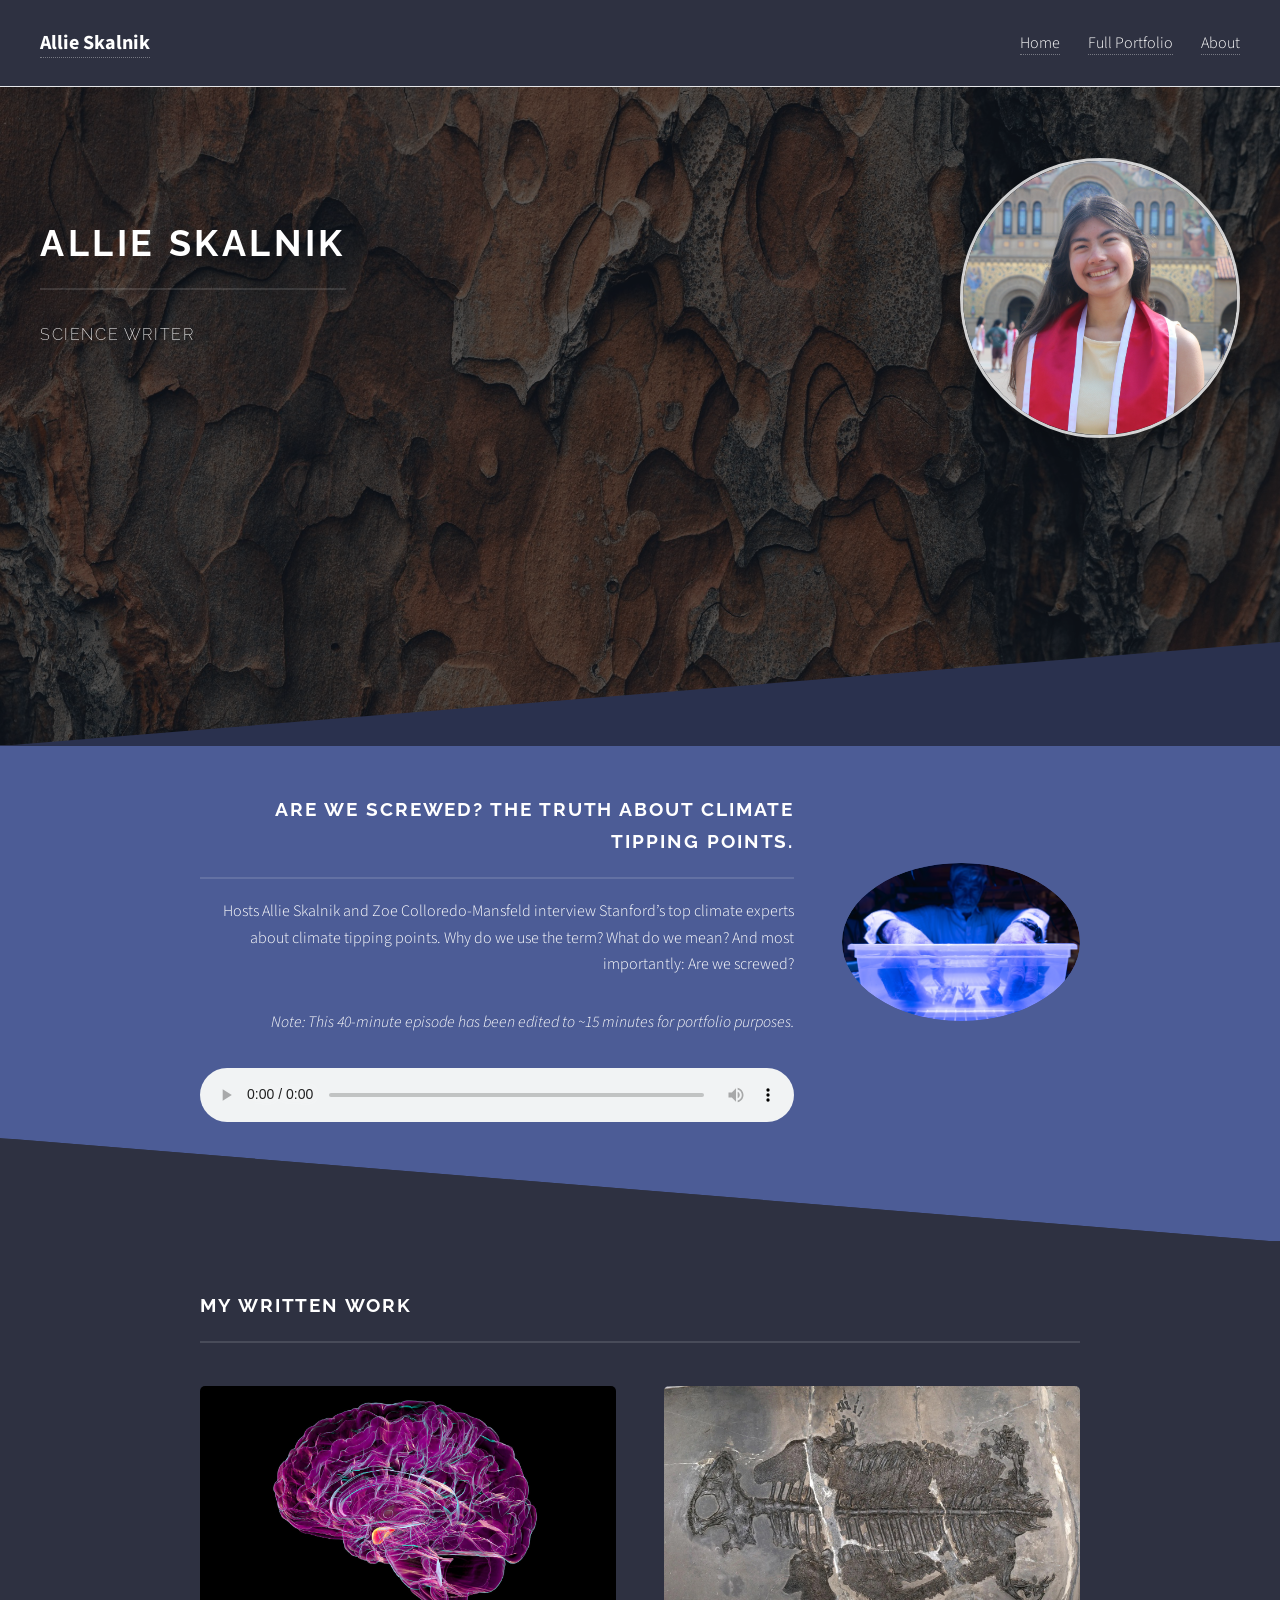
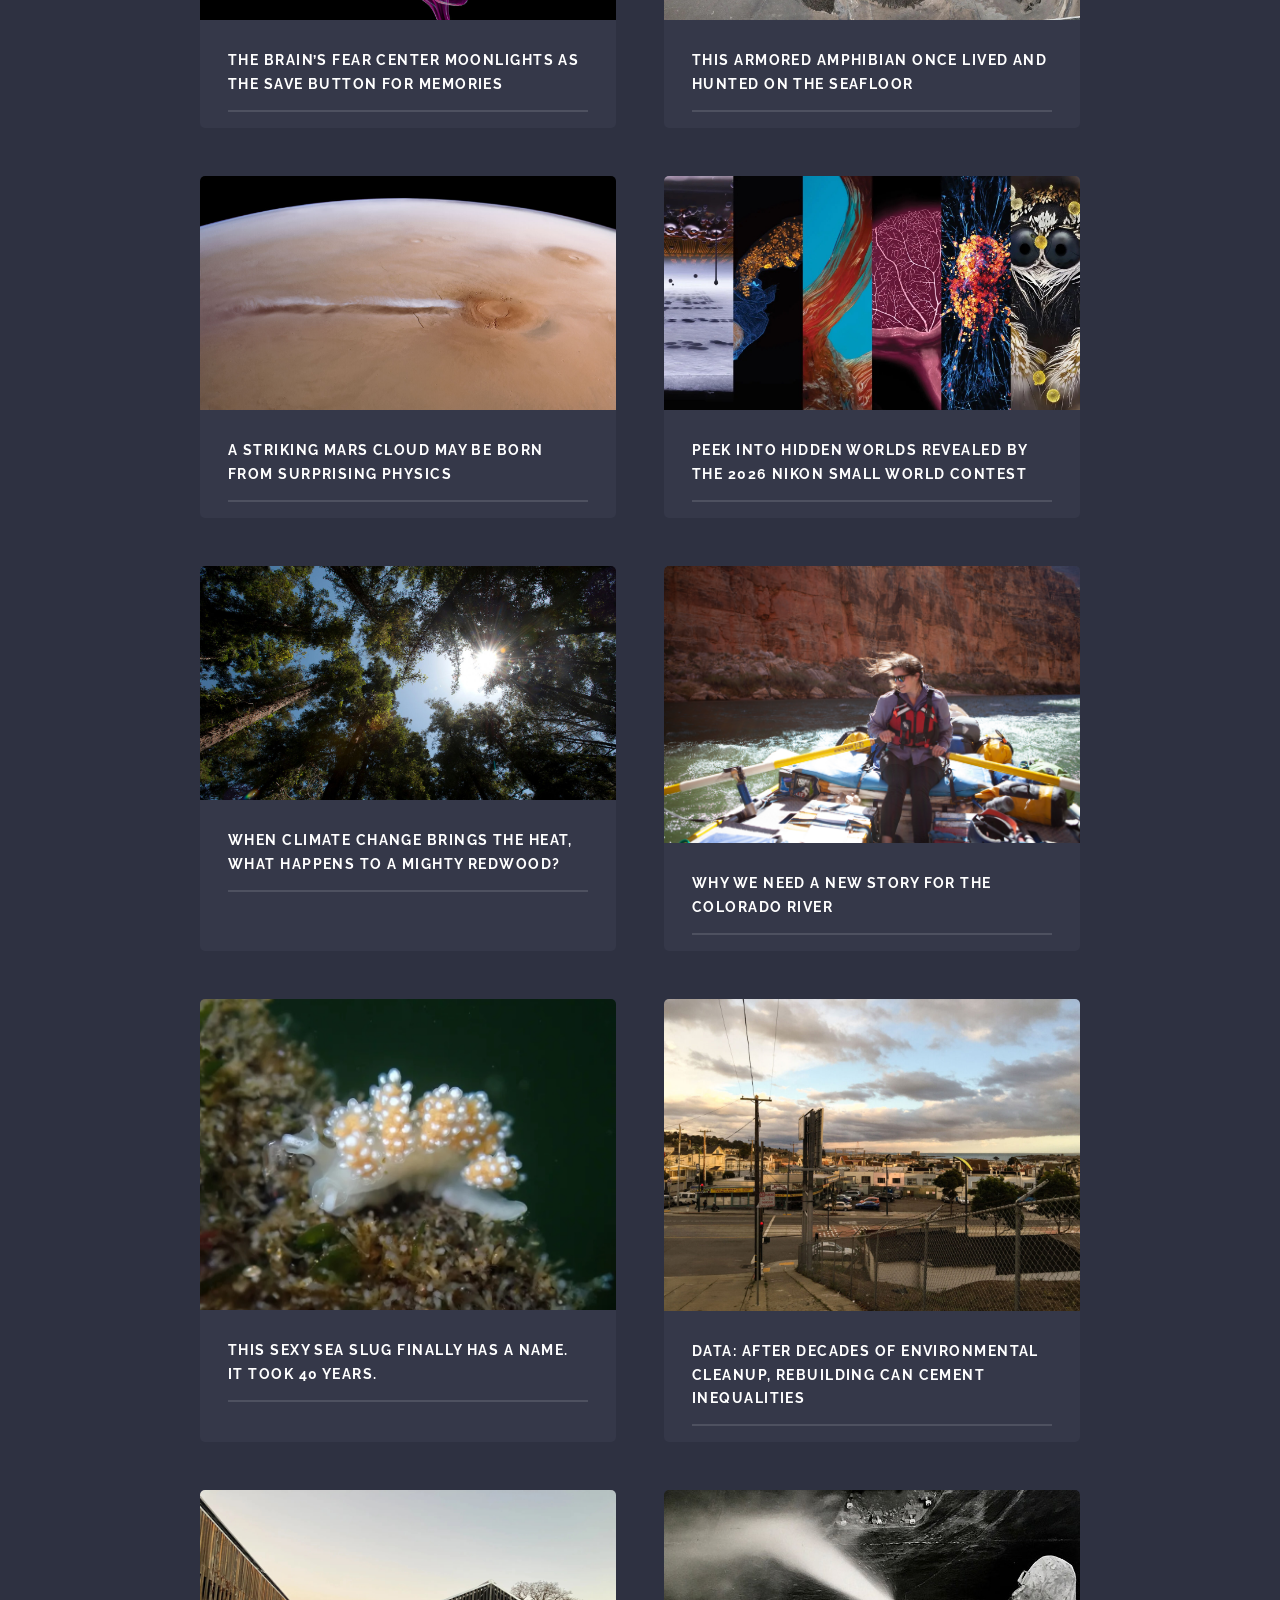
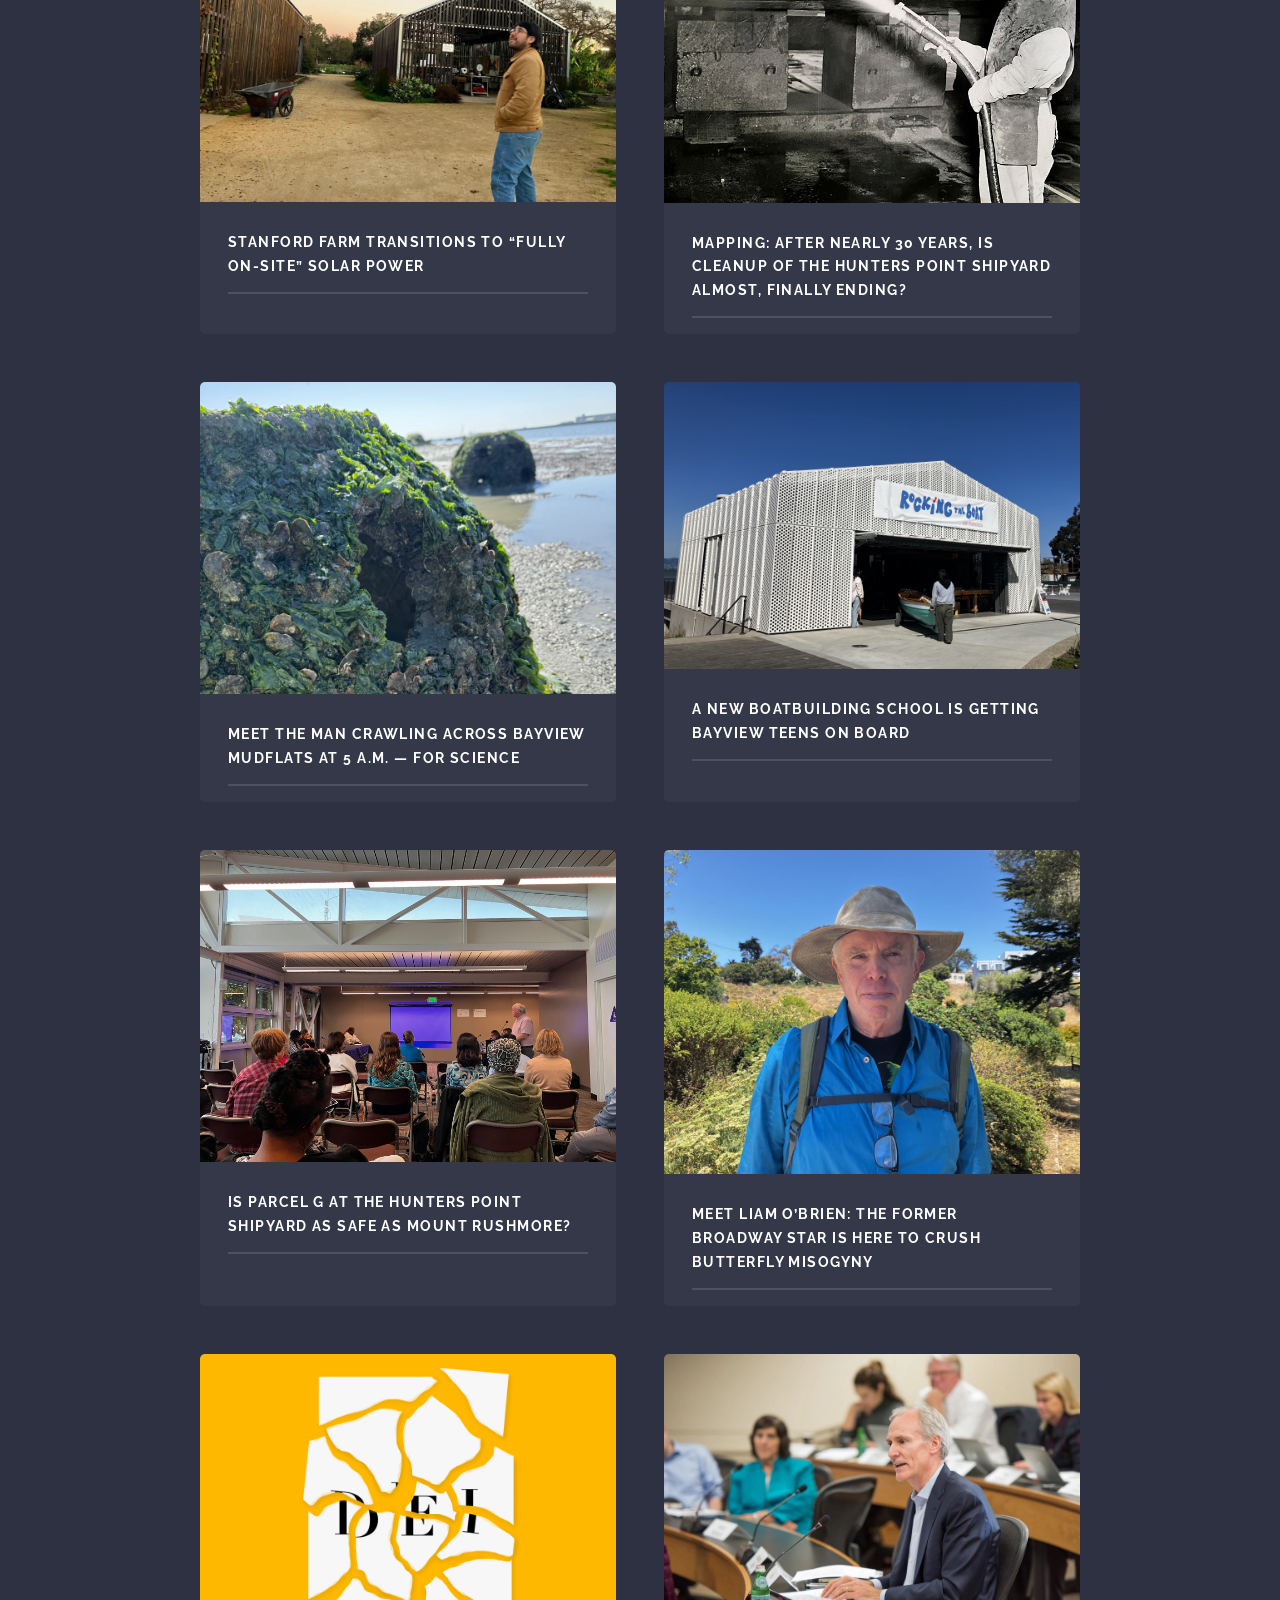
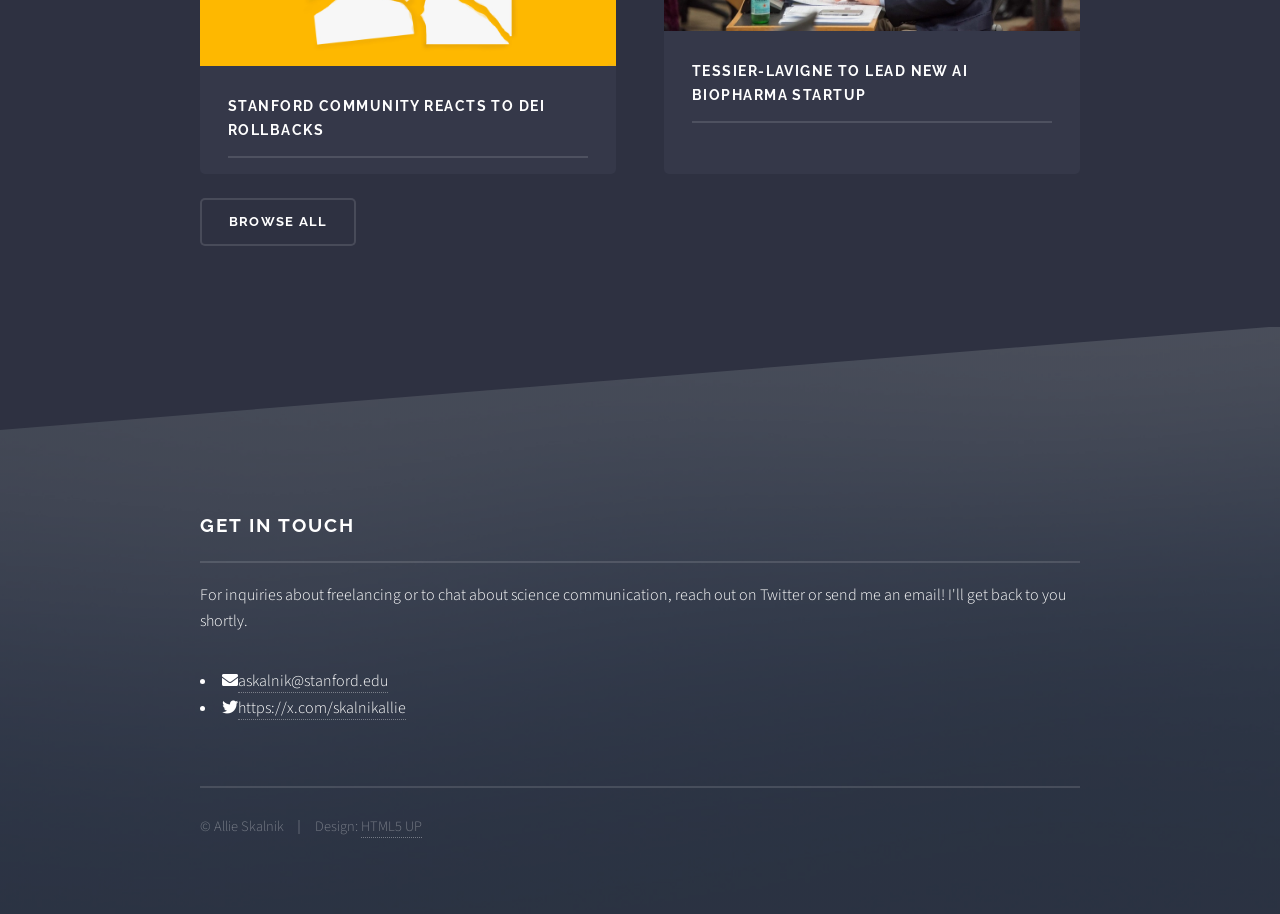
==== commit e2a9db37: "Update index.html" ====
--- a/index.html
+++ b/index.html
@@ -1,4 +1,4 @@
-<!DOCTYPE HTML>
+h <!DOCTYPE HTML>
 <!--
 	Solid State by HTML5 UP
 	html5up.net | @ajlkn
@@ -197,27 +197,7 @@
 					<section id="footer">
 						<div class="inner">
 							<h2 class="major">Get in touch</h2>
-							<p>For inquiries about freelancing or to chat about science communication, fill out the form below! I'll get back to you shortly.</p>
-							<form method="post" action="#">
-								<div class="fields">
-									<div class="field">
-										<label for="name">Name</label>
-										<input type="text" name="name" id="name" />
-									</div>
-									<div class="field">
-										<label for="email">Email</label>
-										<input type="email" name="email" id="email" />
-									</div>
-									<div class="field">
-										<label for="message">Message</label>
-										<textarea name="message" id="message" rows="4"></textarea>
-									</div>
-								</div>
-								<ul class="actions">
-									<li><input type="submit" value="Send Message" /></li>
-								</ul>
-							</form>
-							<ul class="contact">
+							<p>For inquiries about freelancing or to chat about science communication, reach out on Twitter or send me an email! I'll get back to you shortly.</p>
 								
 								<li class="icon solid fa-envelope"><a href="#">askalnik@stanford.edu</a></li>
 								<li class="icon brands fa-twitter"><a href="#">https://x.com/skalnikallie</a></li>
--- a/assets/css/main.css
+++ b/assets/css/main.css
@@ -4281,3 +4281,7 @@
         display: none !important;
     }
 }
+
+.sentence-case p {
+    text-transform: none !important;
+}
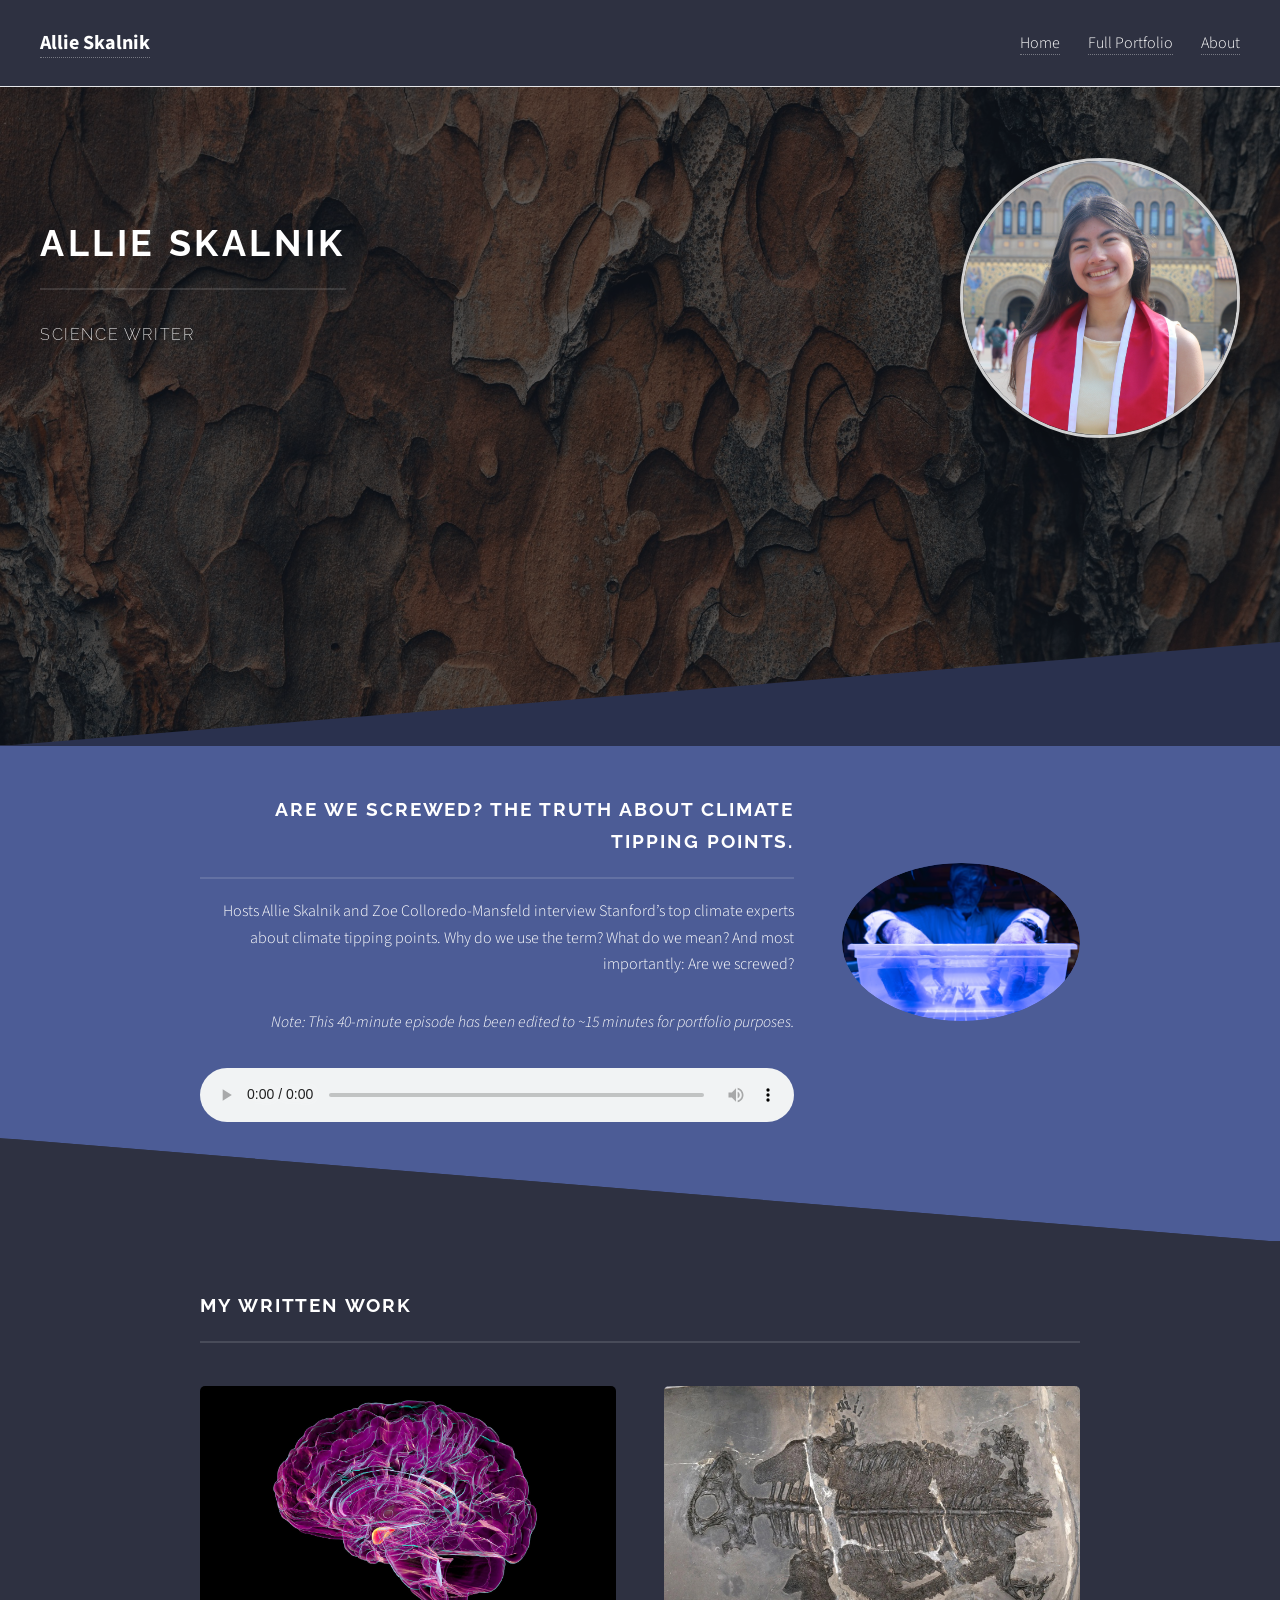
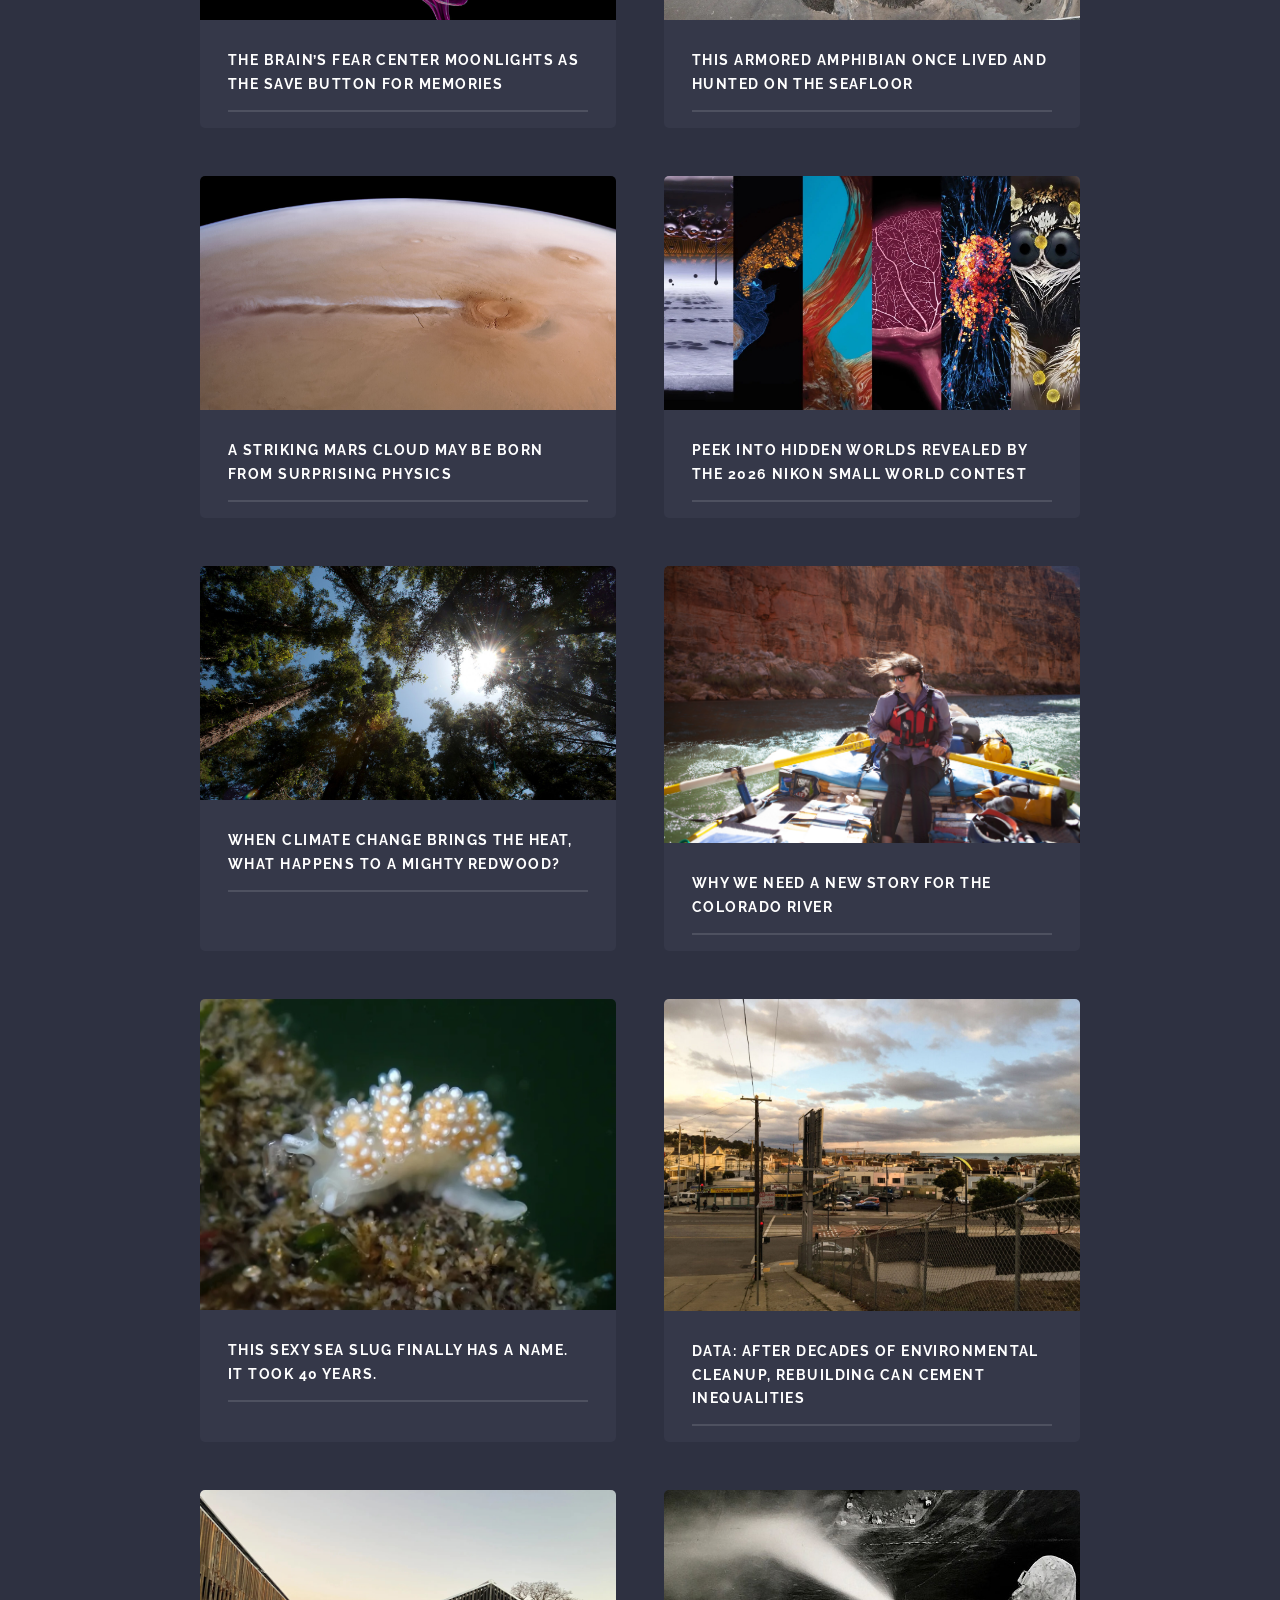
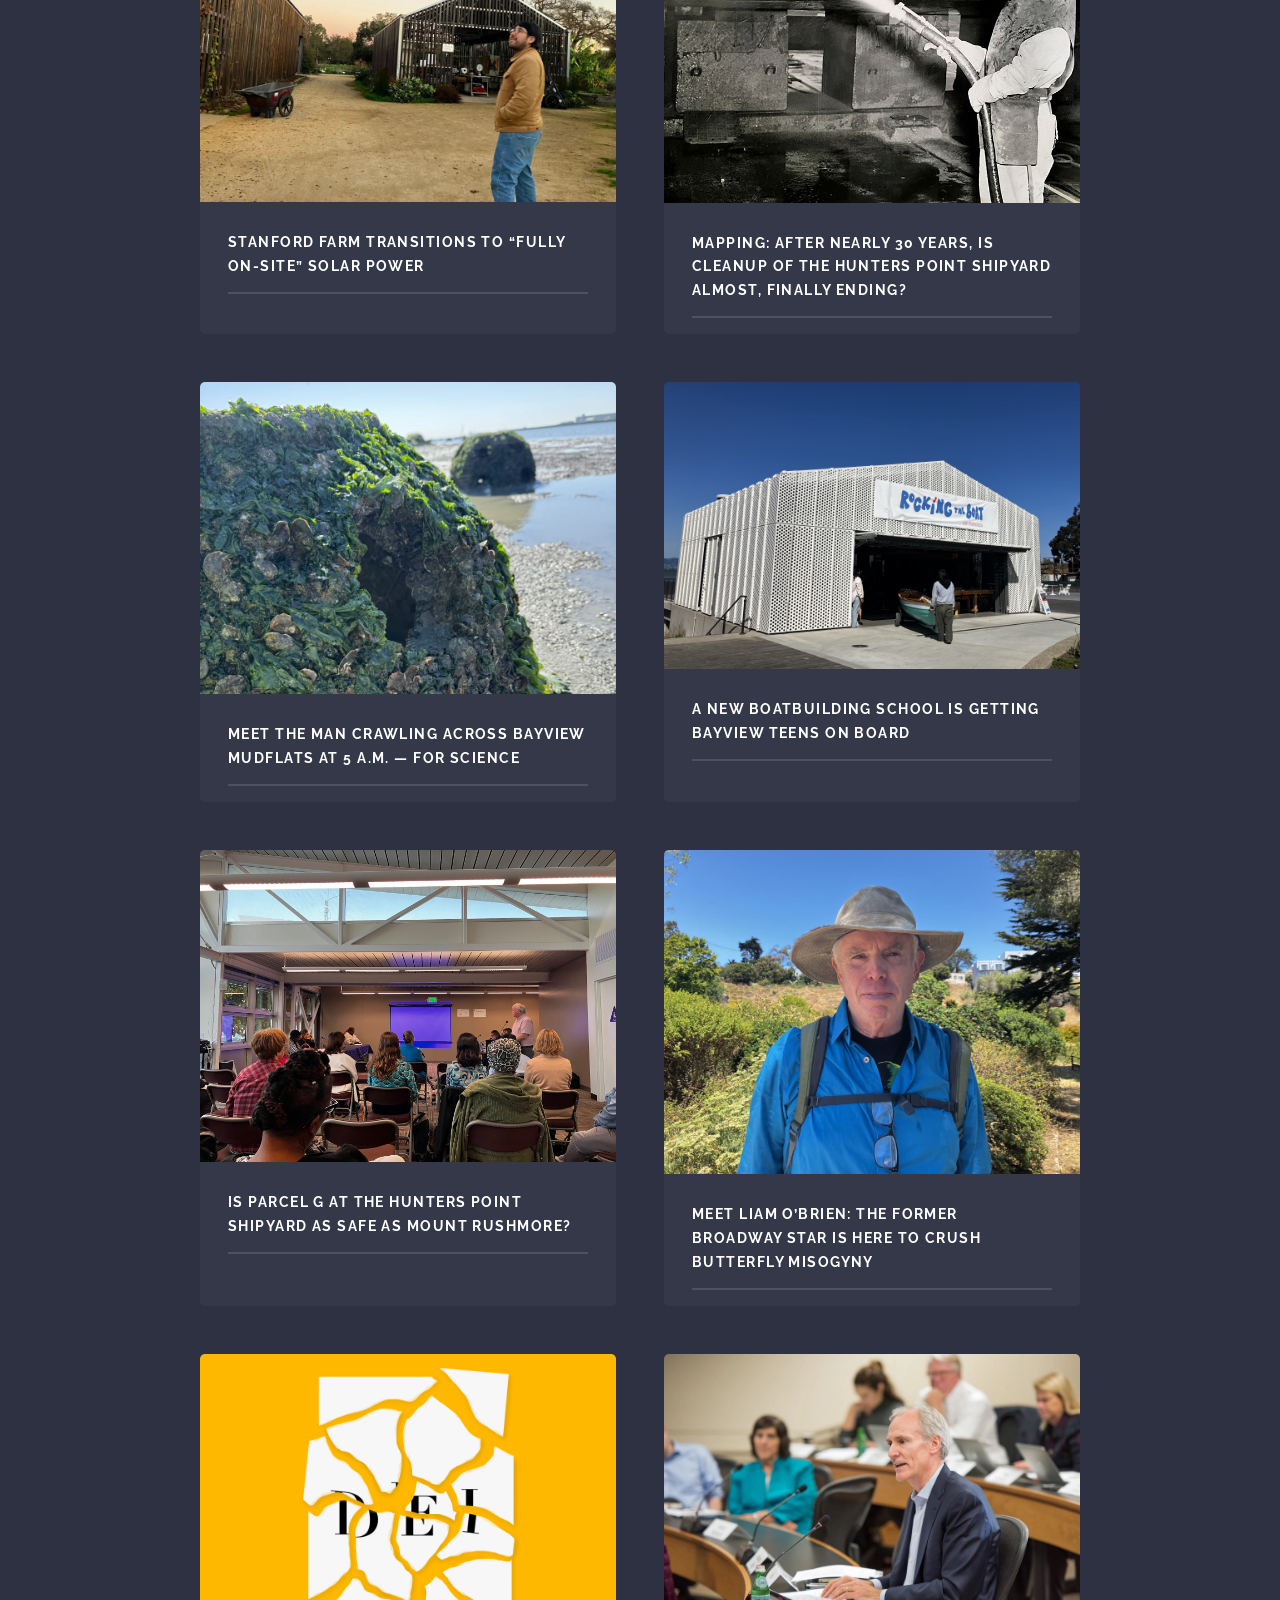
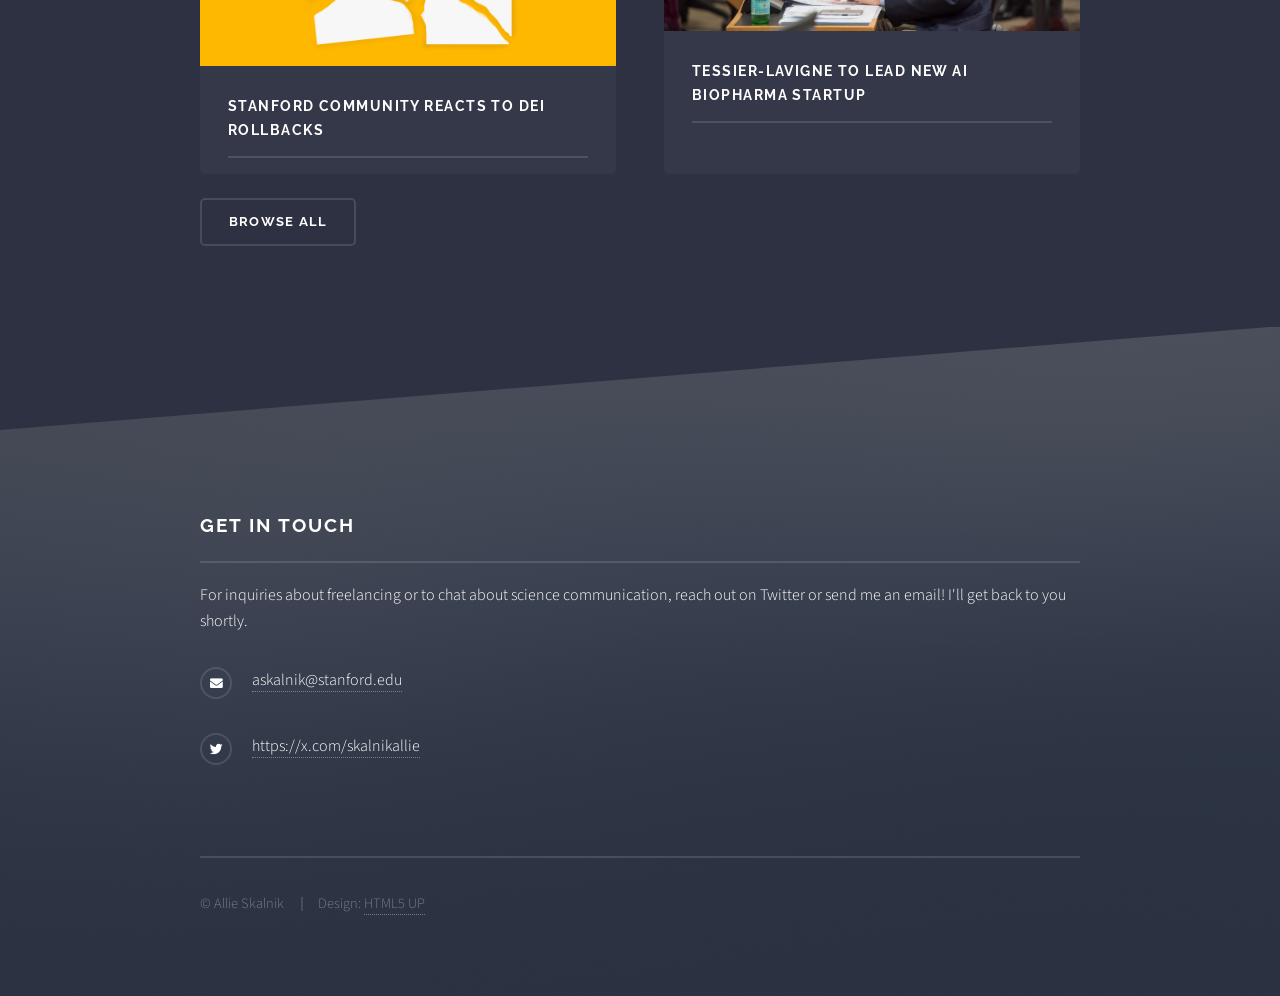
==== commit 788cc84c: "Update index.html" ====
--- a/index.html
+++ b/index.html
@@ -194,21 +194,26 @@
 
 
 				<!-- Footer -->
-					<section id="footer">
-						<div class="inner">
-							<h2 class="major">Get in touch</h2>
-							<p>For inquiries about freelancing or to chat about science communication, reach out on Twitter or send me an email! I'll get back to you shortly.</p>
-								
-								<li class="icon solid fa-envelope"><a href="#">askalnik@stanford.edu</a></li>
-								<li class="icon brands fa-twitter"><a href="#">https://x.com/skalnikallie</a></li>
-							</ul>
-							<ul class="copyright">
-								<li>&copy; Allie Skalnik</li><li>Design: <a href="http://html5up.net">HTML5 UP</a></li>
-							</ul>
-						
-					</section>
-
-			</div>
+<section id="footer">
+    <div class="inner">
+        <h2 class="major">Get in touch</h2>
+        <p>For inquiries about freelancing or to chat about science communication, reach out on Twitter or send me an email! I'll get back to you shortly.</p>
+
+        <ul class="contact">
+            <li class="icon solid fa-envelope">
+                <a href="mailto:askalnik@stanford.edu">askalnik@stanford.edu</a>
+            </li>
+            <li class="icon brands fa-twitter">
+                <a href="https://x.com/skalnikallie" target="_blank">https://x.com/skalnikallie</a>
+            </li>
+        </ul>
+
+        <ul class="copyright">
+            <li>&copy; Allie Skalnik</li>
+            <li>Design: <a href="http://html5up.net">HTML5 UP</a></li>
+        </ul>
+    </div>
+</section>
 
 		<!-- Scripts -->
 			<script src="assets/js/jquery.min.js"></script>
